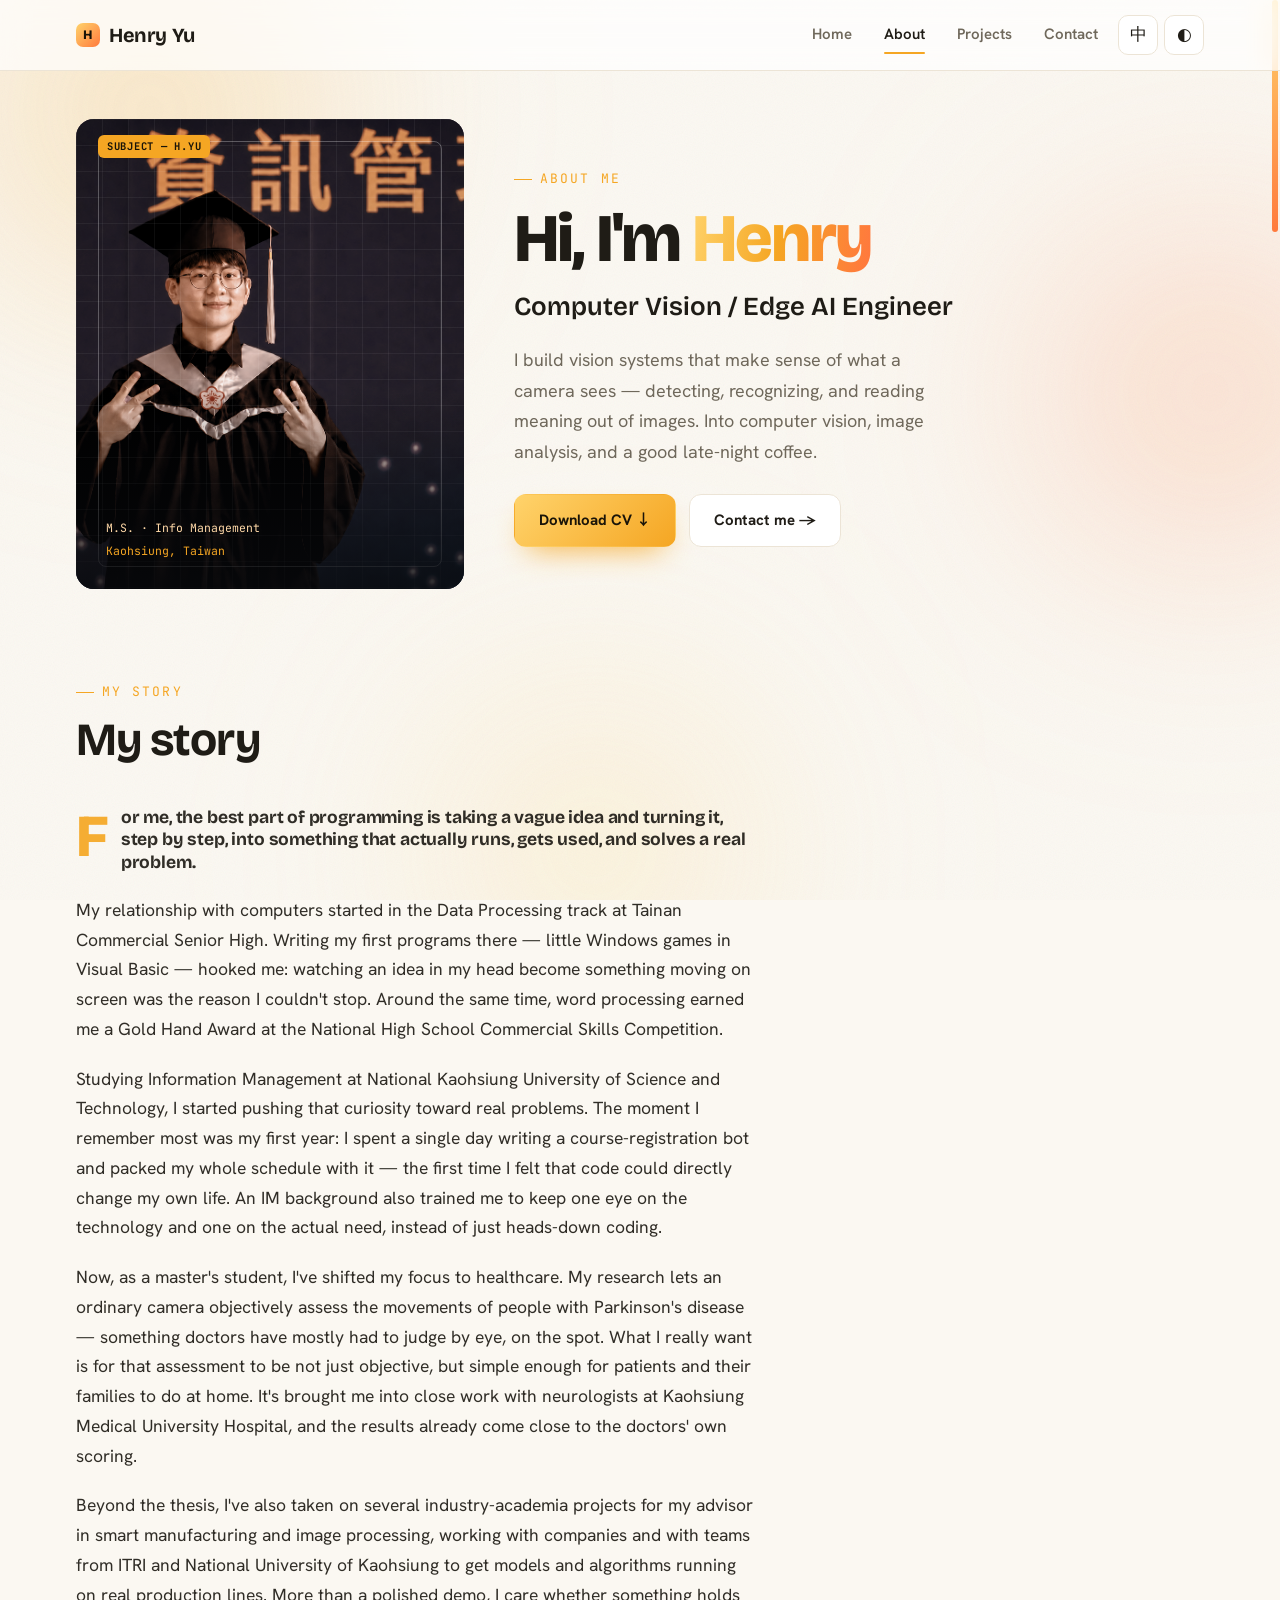
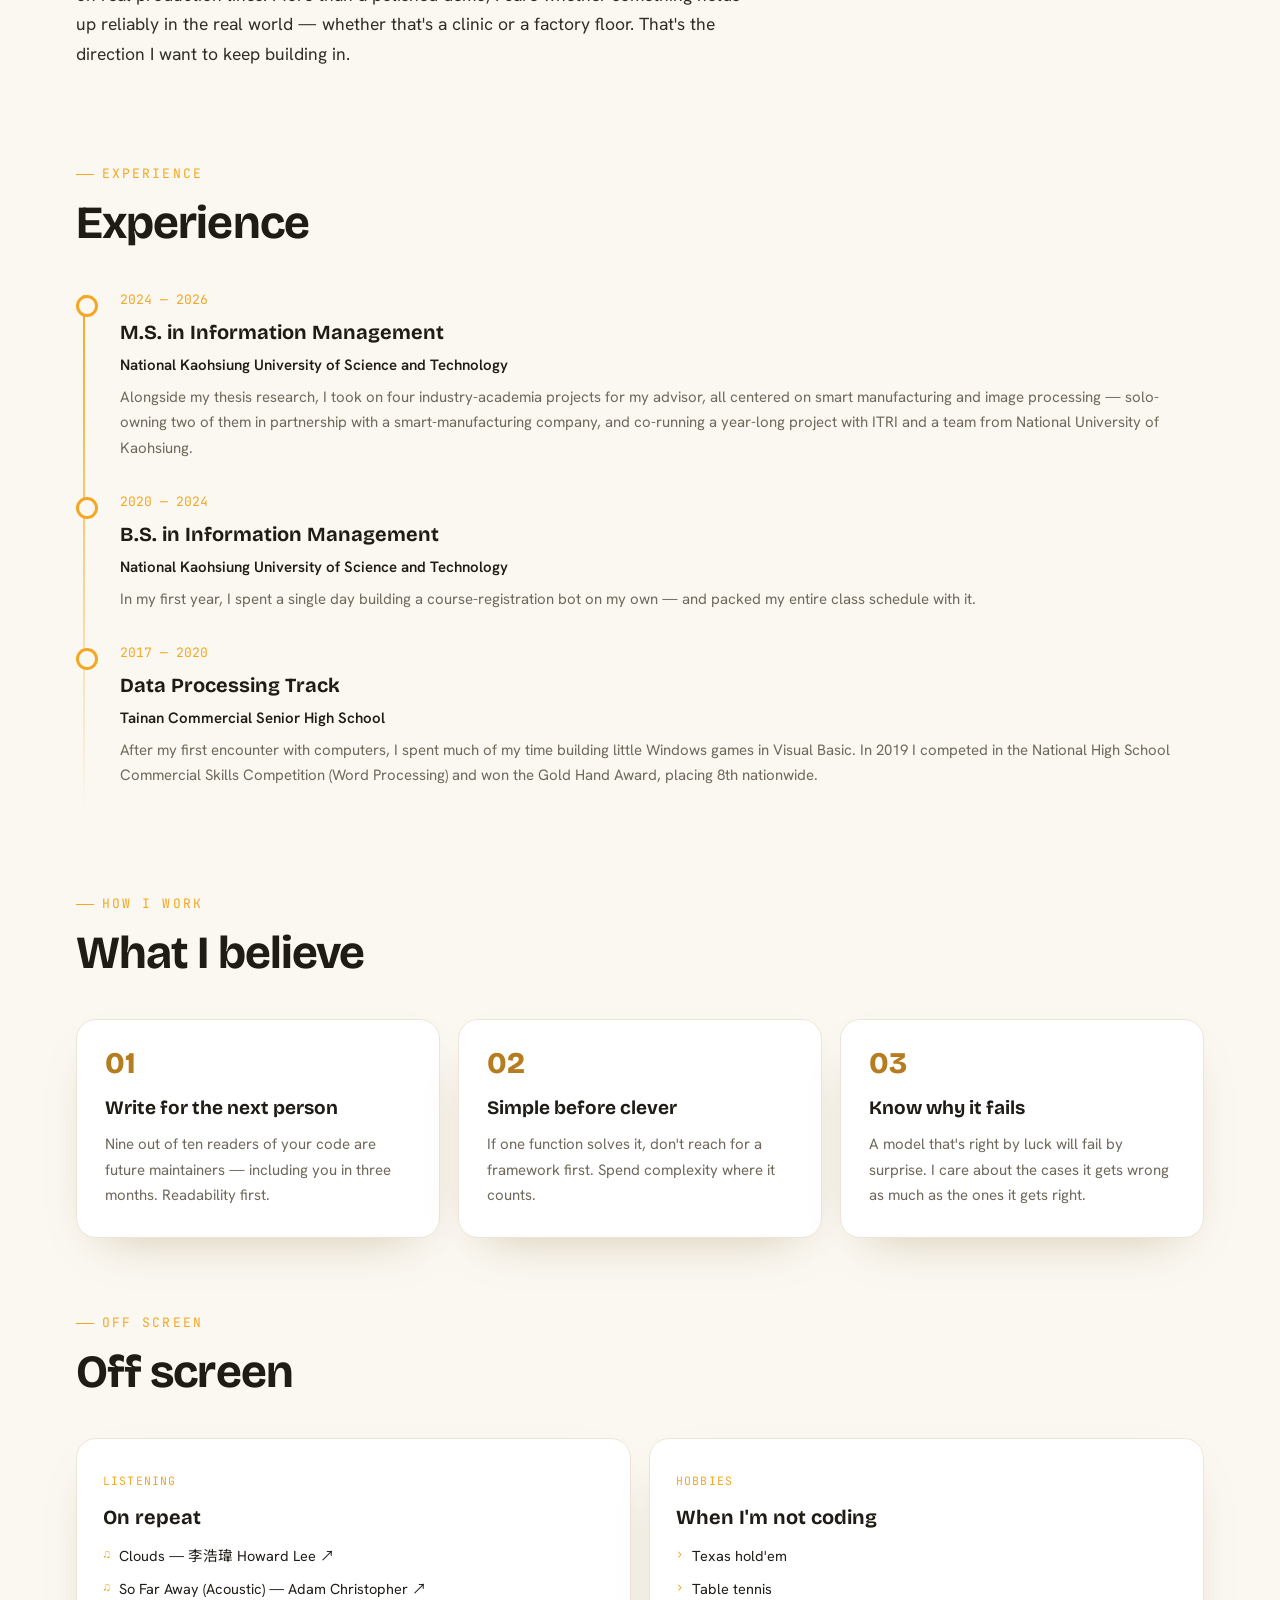
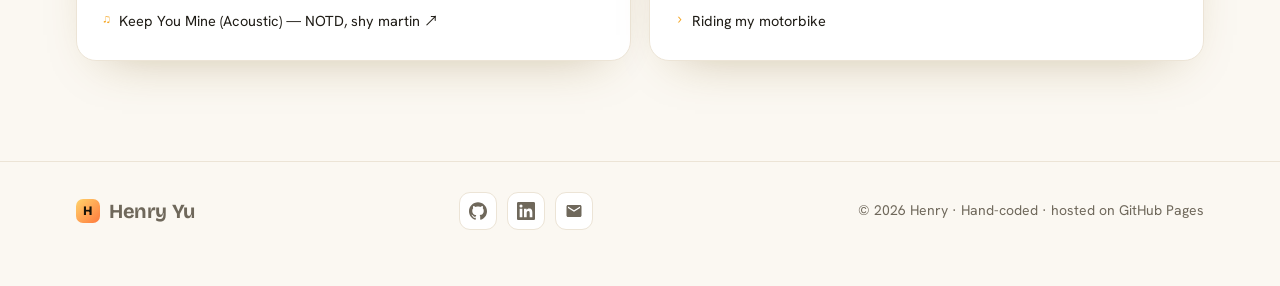
==== about.html @ 2c694092 "Fade in the home hero and reframe the third value - Add data-reveal to the home hero so it animates " ====
<!DOCTYPE html>
<html lang="en" data-theme="dark">
<head>
<meta charset="UTF-8">
<meta name="viewport" content="width=device-width, initial-scale=1.0">
<title>About — Henry</title>
<link rel="preconnect" href="https://fonts.googleapis.com">
<link rel="preconnect" href="https://fonts.gstatic.com" crossorigin>
<link href="https://fonts.googleapis.com/css2?family=Bricolage+Grotesque:opsz,wght@12..96,400..800&family=Hanken+Grotesk:wght@400;500;600;700&family=JetBrains+Mono:wght@400;500;700&family=Noto+Sans+TC:wght@400;500;700;900&display=swap" rel="stylesheet">
<link rel="stylesheet" href="assets/css/style.css">
</head>
<body data-page="about">
<div class="bg-fx"><span class="blob b1"></span><span class="blob b2"></span><span class="blob b3"></span></div>
<div class="grain"></div>
<div class="progress" id="progress"></div>

<div id="site-nav"></div>

<!-- ===== 頁首 + 照片 ===== -->
<section class="wrap about-hero">
  <div class="photo hero-photo" data-reveal>
    <img class="hero-portrait" src="assets/img/me.png" alt="Henry">
    <span class="photo-blend" aria-hidden="true"></span>
    <span class="photo-grid" aria-hidden="true"></span>
    <span class="photo-frame" aria-hidden="true"></span>
    <span class="photo-scrim" aria-hidden="true"></span>
    <span class="photo-tag">Subject — H.Yu</span>
    <span class="photo-cap">
      <span data-en="M.S. · Info Management" data-zh="資訊管理碩士">M.S. · Info Management</span>
      <span class="photo-loc" data-bind="location">Kaohsiung, TW</span>
    </span>
  </div>
  <div data-reveal>
    <span class="eyebrow">About me</span>
    <h1 style="font-family:var(--display);font-weight:800;font-size:clamp(38px,6vw,68px);letter-spacing:-.03em;line-height:1.04;margin:14px 0 10px"><span data-en="Hi, I'm" data-zh="嗨，我是">Hi, I'm</span> <span class="grad" data-bind="name">Henry</span></h1>
    <p class="role" style="font-family:var(--display);font-weight:600;font-size:clamp(20px,3vw,26px)" data-bind="role">Computer Vision / Edge AI Engineer</p>
    <p style="color:var(--muted);font-size:18px;margin-top:16px;max-width:44ch" data-bind="tagline">I build vision systems that make sense of what a camera sees — detecting, recognizing, and reading meaning out of images.</p>
    <div class="hero-btns" style="margin-top:26px">
      <a class="btn btn-primary" data-href="resume" target="_blank" rel="noopener" data-en="Download CV ↓" data-zh="下載履歷 ↓">Download CV ↓</a>
      <a class="btn btn-ghost" href="index.html#contact" data-en="Contact me →" data-zh="聯絡我 →">Contact me →</a>
    </div>
  </div>
</section>

<!-- ===== 我的故事 ===== -->
<section class="wrap" style="padding-top:64px;padding-bottom:20px">
  <div class="sec-head" data-reveal>
    <span class="eyebrow">My story</span>
    <h2 data-en="My story" data-zh="我的故事">My story</h2>
  </div>
  <div data-reveal>
    <div class="prose" data-block="en">
      <p class="lead-line">For me, the best part of programming is taking a vague idea and turning it, step by step, into something that actually runs, gets used, and solves a real problem.</p>
      <p>My relationship with computers started in the Data Processing track at Tainan Commercial Senior High. Writing my first programs there — little Windows games in Visual Basic — hooked me: watching an idea in my head become something moving on screen was the reason I couldn't stop. Around the same time, word processing earned me a Gold Hand Award at the National High School Commercial Skills Competition.</p>
      <p>Studying Information Management at National Kaohsiung University of Science and Technology, I started pushing that curiosity toward real problems. The moment I remember most was my first year: I spent a single day writing a course-registration bot and packed my whole schedule with it — the first time I felt that code could directly change my own life. An IM background also trained me to keep one eye on the technology and one on the actual need, instead of just heads-down coding.</p>
      <p>Now, as a master's student, I've shifted my focus to healthcare. My research lets an ordinary camera objectively assess the movements of people with Parkinson's disease — something doctors have mostly had to judge by eye, on the spot. What I really want is for that assessment to be not just objective, but simple enough for patients and their families to do at home. It's brought me into close work with neurologists at Kaohsiung Medical University Hospital, and the results already come close to the doctors' own scoring.</p>
      <p>Beyond the thesis, I've also taken on several industry-academia projects for my advisor in smart manufacturing and image processing, working with companies and with teams from ITRI and National University of Kaohsiung to get models and algorithms running on real production lines. More than a polished demo, I care whether something holds up reliably in the real world — whether that's a clinic or a factory floor. That's the direction I want to keep building in.</p>
    </div>
    <div class="prose" data-block="zh" hidden>
      <p class="lead-line">對我來說，寫程式最有趣的地方，是把一個模糊的想法，一步步變成真的能跑、能用、能解決問題的東西。</p>
      <p>我和電腦的緣分，從臺南高商資料處理科開始。那時第一次接觸程式，就著迷於用 Visual Basic 做出一個個視窗小遊戲——看著腦中的點子變成螢幕上會動的東西，是最初讓我停不下來的理由。也在那段時間，靠著文書處理拿下全國高級中等學校商業類學生技藝競賽的金手獎。</p>
      <p>上了高雄科技大學資訊管理系後，我開始把這份興趣往「解決真實問題」推進。印象最深的是大一，花了一天寫出選課搶課程式，把自己的課表排得滿滿——那是我第一次體會到，程式可以直接改變自己的生活。資管的訓練也讓我習慣同時看技術與需求兩邊，而不只是埋頭寫程式。</p>
      <p>現在念碩士，我把重心轉向了醫療。我的研究讓一支普通的攝影機就能客觀評估巴金森氏症患者的動作——這件事過去多半得靠醫師當場用肉眼判斷。我真正想做到的，是讓評估不只客觀，還簡單到病患與家屬在家就能自己完成。為此，我和高雄醫學大學附設醫院神經內科的醫師密切合作，目前的結果也已經相當接近醫師的評分。</p>
      <p>論文之外，我也接下教授的多項產學合作計畫，主題聚焦智慧製造與影像處理，和業界以及工研院、高雄大學的團隊一起，把模型與演算法落地到真正的產線情境。比起漂亮的 demo，我更在意一件事能不能穩定地在現實中運作——無論是在診間，還是在產線上。這也是我想一直做下去的方向。</p>
    </div>
  </div>
</section>

<!-- ===== 經歷時間軸 ===== -->
<section class="wrap" style="padding-top:46px;padding-bottom:20px">
  <div class="sec-head" data-reveal>
    <span class="eyebrow">Experience</span>
    <h2 data-en="Experience" data-zh="經歷">Experience</h2>
  </div>
  <div class="timeline" data-reveal>
    <div class="tl-item">
      <div class="when" data-en="2024 — 2026" data-zh="2024 — 2026">2024 — 2026</div>
      <h3 data-en="M.S. in Information Management" data-zh="資訊管理學系 碩士班">M.S. in Information Management</h3>
      <div class="where" data-en="National Kaohsiung University of Science and Technology" data-zh="國立高雄科技大學">National Kaohsiung University of Science and Technology</div>
      <p data-en="Alongside my thesis research, I took on four industry-academia projects for my advisor, all centered on smart manufacturing and image processing — solo-owning two of them in partnership with a smart-manufacturing company, and co-running a year-long project with ITRI and a team from National University of Kaohsiung." data-zh="除了論文研究，還接下教授四項產學合作計畫，主題皆聚焦智慧製造與影像處理；其中獨自負責與智慧製造公司合作的兩項計畫，並與工研院（ITRI）及高雄大學的師生共同執行一項為期一年的專案。">Alongside my thesis research, I took on four industry-academia projects for my advisor, all centered on smart manufacturing and image processing — solo-owning two of them in partnership with a smart-manufacturing company, and co-running a year-long project with ITRI and a team from National University of Kaohsiung.</p>
    </div>
    <div class="tl-item">
      <div class="when" data-en="2020 — 2024" data-zh="2020 — 2024">2020 — 2024</div>
      <h3 data-en="B.S. in Information Management" data-zh="資訊管理學系 學士">B.S. in Information Management</h3>
      <div class="where" data-en="National Kaohsiung University of Science and Technology" data-zh="國立高雄科技大學">National Kaohsiung University of Science and Technology</div>
      <p data-en="In my first year, I spent a single day building a course-registration bot on my own — and packed my entire class schedule with it." data-zh="大一時，我花了一天獨自寫出選課搶課程式，把自己的課表排得滿滿的。">In my first year, I spent a single day building a course-registration bot on my own — and packed my entire class schedule with it.</p>
    </div>
    <div class="tl-item">
      <div class="when" data-en="2017 — 2020" data-zh="2017 — 2020">2017 — 2020</div>
      <h3 data-en="Data Processing Track" data-zh="資料處理科">Data Processing Track</h3>
      <div class="where" data-en="Tainan Commercial Senior High School" data-zh="國立臺南高商">Tainan Commercial Senior High School</div>
      <p data-en="After my first encounter with computers, I spent much of my time building little Windows games in Visual Basic. In 2019 I competed in the National High School Commercial Skills Competition (Word Processing) and won the Gold Hand Award, placing 8th nationwide." data-zh="第一次接觸電腦後，我便經常用 Visual Basic 開發視窗小遊戲；2019 年參加全國高級中等學校商業類學生技藝競賽文書處理職種，獲金手獎全國第 8 名。">After my first encounter with computers, I spent much of my time building little Windows games in Visual Basic. In 2019 I competed in the National High School Commercial Skills Competition (Word Processing) and won the Gold Hand Award, placing 8th nationwide.</p>
    </div>
  </div>
</section>

<!-- ===== 價值觀 ===== -->
<section class="wrap" style="padding-top:46px;padding-bottom:20px">
  <div class="sec-head" data-reveal>
    <span class="eyebrow">How I work</span>
    <h2 data-en="What I believe" data-zh="我相信的事">What I believe</h2>
  </div>
  <div class="values">
    <article class="vcard spot" data-reveal>
      <div class="vn">01</div>
      <h3 data-en="Write for the next person" data-zh="為下一個人而寫">Write for the next person</h3>
      <p data-en="Nine out of ten readers of your code are future maintainers — including you in three months. Readability first." data-zh="程式碼的讀者，九成是未來的維護者，包括三個月後的自己。可讀性優先。">Nine out of ten readers of your code are future maintainers — including you in three months. Readability first.</p>
    </article>
    <article class="vcard spot" data-reveal>
      <div class="vn">02</div>
      <h3 data-en="Simple before clever" data-zh="先簡單，再聰明">Simple before clever</h3>
      <p data-en="If one function solves it, don't reach for a framework first. Spend complexity where it counts." data-zh="能用一個函式解決的，就不要先上框架。複雜度要花在刀口上。">If one function solves it, don't reach for a framework first. Spend complexity where it counts.</p>
    </article>
    <article class="vcard spot" data-reveal>
      <div class="vn">03</div>
      <h3 data-en="Know why it fails" data-zh="搞懂它為什麼錯">Know why it fails</h3>
      <p data-en="A model that's right by luck will fail by surprise. I care about the cases it gets wrong as much as the ones it gets right." data-zh="靠運氣對的模型，遲早會莫名其妙地錯。它錯在哪，我和它對在哪一樣在意。">A model that's right by luck will fail by surprise. I care about the cases it gets wrong as much as the ones it gets right.</p>
    </article>
  </div>
</section>

<!-- ===== 螢幕之外 ===== -->
<section class="wrap" style="padding-top:46px;padding-bottom:70px">
  <div class="sec-head" data-reveal>
    <span class="eyebrow">Off screen</span>
    <h2 data-en="Off screen" data-zh="螢幕之外">Off screen</h2>
  </div>
  <div class="bento" data-reveal>
    <article class="cell c-side half spot">
      <span class="en" data-en="Listening" data-zh="在聽">Listening</span>
      <h3 data-en="On repeat" data-zh="最近在聽">On repeat</h3>
      <ul>
        <li><span class="mn">♫</span> <a href="https://open.spotify.com/track/4tib3tkIn1FN3WQw2RMdAi" target="_blank" rel="noopener">Clouds — 李浩瑋 Howard Lee ↗</a></li>
        <li><span class="mn">♫</span> <a href="https://open.spotify.com/track/2sYFi9xVSZ56WHKSY2fN1K" target="_blank" rel="noopener">So Far Away (Acoustic) — Adam Christopher ↗</a></li>
        <li><span class="mn">♫</span> <a href="https://open.spotify.com/track/0Rp4jmwBigtBymrPsMCt3G" target="_blank" rel="noopener">Keep You Mine (Acoustic) — NOTD, shy martin ↗</a></li>
      </ul>
    </article>
    <article class="cell c-side half spot">
      <span class="en" data-en="Hobbies" data-zh="興趣">Hobbies</span>
      <h3 data-en="When I'm not coding" data-zh="不寫程式的時候">When I'm not coding</h3>
      <ul>
        <li><span class="mn">›</span> <span data-en="Texas hold'em" data-zh="德州撲克">Texas hold'em</span></li>
        <li><span class="mn">›</span> <span data-en="Table tennis" data-zh="桌球">Table tennis</span></li>
        <li><span class="mn">›</span> <span data-en="Riding my motorbike" data-zh="騎機車">Riding my motorbike</span></li>
      </ul>
    </article>
  </div>
</section>

<div id="site-foot"></div>

<script src="assets/js/data.js"></script>
<script src="assets/js/app.js"></script>
</body>
</html>
---- assets/css/style.css ----
/* ============================================================
   共用樣式 · 多頁作品集
   亮/暗主題、Bento、極光背景、共用元件
   ============================================================ */
@property --ang{syntax:'<angle>';initial-value:0deg;inherits:false}

:root{
  --accent:#f5a623;
  --accent2:#ff7a3d;
  --accent3:#ffd36b;
  --display:"Bricolage Grotesque","Noto Sans TC",sans-serif;
  --body:"Hanken Grotesk","Noto Sans TC",sans-serif;
  --mono:"JetBrains Mono",monospace;
  --r:20px;
  --sb-w:12px;                 /* 自訂捲軸軌道寬度（亦為預留空間） */
  --face-x:42.3%;              /* me.png 水平焦點：650 / 1536，肖像直裁時讓人物置中 */
}
html[data-theme="dark"]{
  --bg:#0b0c0f; --bg2:#0e1014; --elev:#14161c; --elev2:#191c24;
  --ink:#edeff4; --muted:#969cab; --line:#23262f;
  --glass:rgba(20,22,28,.6);
  --shadow:0 24px 60px -30px rgba(0,0,0,.8);
  --aurora:.5;
}
html[data-theme="light"]{
  --bg:#fbf8f2; --bg2:#fff; --elev:#ffffff; --elev2:#fffaf0;
  --ink:#1f1c16; --muted:#6f685b; --line:#ece4d6;
  --glass:rgba(255,255,255,.7);
  --shadow:0 20px 50px -28px rgba(120,90,20,.4);
  --aurora:.35;
}

*{margin:0;padding:0;box-sizing:border-box}
html{scroll-behavior:smooth}
body{background:var(--bg);color:var(--ink);font-family:var(--body);font-size:17px;line-height:1.7;-webkit-font-smoothing:antialiased;overflow-x:clip;transition:background .4s,color .4s}
::selection{background:var(--accent);color:#1a1408}
a{color:inherit}
img{max-width:100%;display:block;-webkit-user-select:none;user-select:none;-webkit-user-drag:none;-webkit-touch-callout:none}
.wrap{max-width:1180px;margin:0 auto;padding:0 26px}
section{scroll-margin-top:90px;position:relative;z-index:1}

/* ---- 背景：極光 + 顆粒 ---- */
.bg-fx{position:fixed;inset:0;z-index:0;pointer-events:none;overflow:hidden}
.blob{position:absolute;border-radius:50%;filter:blur(90px);opacity:var(--aurora);mix-blend-mode:screen}
html[data-theme="light"] .blob{mix-blend-mode:multiply;filter:blur(110px)}
.blob.b1{width:540px;height:540px;background:radial-gradient(circle,var(--accent),transparent 70%);top:-160px;left:-120px;animation:drift1 22s ease-in-out infinite}
.blob.b2{width:460px;height:460px;background:radial-gradient(circle,var(--accent2),transparent 70%);top:18%;right:-160px;animation:drift2 26s ease-in-out infinite}
.blob.b3{width:420px;height:420px;background:radial-gradient(circle,var(--accent3),transparent 70%);bottom:-160px;left:30%;animation:drift1 30s ease-in-out infinite}
@keyframes drift1{50%{transform:translate(60px,40px) scale(1.1)}}
@keyframes drift2{50%{transform:translate(-50px,60px) scale(1.05)}}
.grain{position:fixed;inset:0;z-index:0;pointer-events:none;opacity:.05;
  background-image:url("data:image/svg+xml,%3Csvg xmlns='http://www.w3.org/2000/svg' width='120' height='120'%3E%3Cfilter id='n'%3E%3CfeTurbulence type='fractalNoise' baseFrequency='.9' numOctaves='2'/%3E%3C/filter%3E%3Crect width='100%25' height='100%25' filter='url(%23n)'/%3E%3C/svg%3E")}

/* ---- 捲動進度條 ---- */
.progress{position:fixed;top:0;left:0;height:3px;width:0;z-index:120;background:linear-gradient(90deg,var(--accent),var(--accent2))}

/* ---- 自訂捲軸：隱藏原生捲軸、浮在內容之上但置於 nav 之後、停止捲動後淡出（全頁適用） ---- */
html{scrollbar-width:none;-ms-overflow-style:none}
html::-webkit-scrollbar,body::-webkit-scrollbar{width:0;height:0;display:none}
/* 浮層式捲軸：不占版面寬度（nav 與各區塊維持滿版、淡出不位移）；z-index 介於內容(1)與 nav(100) 之間，捲到頂端會滑進 nav 後方 */
#scrollbar{position:fixed;top:0;right:0;z-index:50;width:var(--sb-w);height:100%;pointer-events:none;opacity:0;transition:opacity .3s ease}
#scrollbar.show{opacity:1}
#scrollbar .sb-thumb{position:absolute;top:0;right:2px;width:6px;min-height:36px;border-radius:999px;background:linear-gradient(180deg,var(--accent3),var(--accent2));box-shadow:0 2px 8px -3px rgba(0,0,0,.35);pointer-events:auto;cursor:grab;will-change:transform;transition:width .15s ease,right .15s ease}
#scrollbar .sb-thumb:hover{width:8px;right:1px}
#scrollbar .sb-thumb:active{cursor:grabbing;width:8px;right:1px}
@media(prefers-reduced-motion:reduce){#scrollbar,#scrollbar .sb-thumb{transition:none}}
@media(max-width:620px){:root{--sb-w:9px}#scrollbar .sb-thumb{width:5px;right:2px}#scrollbar .sb-thumb:hover,#scrollbar .sb-thumb:active{width:6px;right:1px}}

/* ---- 標題系統 ---- */
.eyebrow{font-family:var(--mono);font-size:13px;letter-spacing:.16em;color:var(--accent);text-transform:uppercase;display:inline-flex;align-items:center;gap:8px}
.eyebrow::before{content:"";width:18px;height:1px;background:var(--accent)}
.sec-head{margin-bottom:42px;max-width:62ch}
.sec-head h2{font-family:var(--display);font-weight:700;font-size:clamp(30px,4.4vw,46px);letter-spacing:-.02em;margin-top:12px;line-height:1.08}
.sec-head p{color:var(--muted);margin-top:14px}
.grad{background:linear-gradient(100deg,var(--accent3),var(--accent) 25%,var(--accent2) 50%,var(--accent) 75%,var(--accent3));-webkit-background-clip:text;background-clip:text;color:transparent;background-size:200% auto;background-position:0 center;animation:shine 7s linear infinite}
@keyframes shine{to{background-position:200% center}}

/* reveal */
[data-reveal]{opacity:0;transform:translateY(22px);transition:opacity .7s ease,transform .7s cubic-bezier(.2,.7,.2,1)}
[data-reveal].in{opacity:1;transform:none}

/* ---------- NAV ---------- */
#site-nav{position:sticky;top:0;z-index:100;transition:box-shadow .3s ease}
#site-nav.scrolled{box-shadow:0 10px 30px -20px rgba(0,0,0,.55)}
nav.nav{position:relative;backdrop-filter:blur(14px);background:var(--glass);border-bottom:1px solid var(--line)}
.nav-in{max-width:1180px;margin:0 auto;padding:14px 26px;display:flex;align-items:center;justify-content:space-between}
.logo{font-family:var(--display);font-weight:700;font-size:20px;letter-spacing:-.02em;text-decoration:none;display:flex;align-items:center;gap:9px}
.logo .mk{width:24px;height:24px;border-radius:7px;background:linear-gradient(135deg,var(--accent3),var(--accent2));display:grid;place-items:center;color:#1a1408;font-size:13px;font-weight:800}
.nav-right{display:flex;align-items:center;gap:6px}
.nav-links{display:flex;gap:4px;align-items:center}
.nav-links a{text-decoration:none;color:var(--muted);font-weight:600;font-size:15px;padding:8px 14px;border-radius:9px;transition:.18s;position:relative}
.nav-links a:hover{color:var(--ink)}
.nav-links a.active{color:var(--ink)}
.nav-links a.active::after{content:"";position:absolute;left:14px;right:14px;bottom:2px;height:2px;background:var(--accent);border-radius:2px}
.icon-btn{width:40px;height:40px;border-radius:10px;border:1px solid var(--line);background:var(--elev);color:var(--ink);cursor:pointer;display:grid;place-items:center;font-size:17px;transition:.2s}
.icon-btn:hover{border-color:var(--accent);color:var(--accent)}
.burger{display:none}

/* ---------- 共用元件 ---------- */
.btn{display:inline-flex;align-items:center;gap:9px;text-decoration:none;font-weight:700;font-size:15px;padding:13px 24px;border-radius:12px;transition:.2s;border:1px solid transparent;cursor:pointer}
.btn-primary{background:linear-gradient(135deg,var(--accent3),var(--accent));color:#1a1408;box-shadow:0 14px 30px -14px var(--accent)}
.btn-primary:hover{transform:translateY(-2px)}
.btn-ghost{border-color:var(--line);color:var(--ink);background:var(--elev)}
.btn-ghost:hover{border-color:var(--accent);transform:translateY(-2px)}
.socials{display:flex;gap:10px}
.socials a{width:42px;height:42px;border-radius:11px;background:var(--elev);border:1px solid var(--line);display:grid;place-items:center;text-decoration:none;font-family:var(--mono);font-size:13px;font-weight:700;color:var(--muted);transition:.2s}
.socials a:hover{color:var(--accent);border-color:var(--accent);transform:translateY(-3px)}
.socials svg{width:18px;height:18px;display:block}
.spot{position:relative}
.spot::before{content:"";position:absolute;inset:0;background:radial-gradient(280px circle at var(--mx,50%) var(--my,50%),color-mix(in srgb,var(--accent) 20%,transparent),transparent 62%);opacity:0;transition:opacity .3s;pointer-events:none}
.spot:hover::before{opacity:1}
.pills{display:flex;flex-wrap:wrap;gap:9px}
.pill{font-family:var(--mono);font-size:13px;padding:7px 13px;border-radius:10px;border:1px solid var(--line);color:var(--muted);transition:.18s;cursor:default}
.pill.core{background:color-mix(in srgb,var(--accent) 16%,transparent);border-color:color-mix(in srgb,var(--accent) 40%,transparent);color:var(--ink)}
.pill:hover{transform:translateY(-2px);border-color:var(--accent);color:var(--ink)}

/* ---------- HERO（首頁 · CV 框景雜誌版） ---------- */
.hero{padding:40px 0 22px}
.status{display:inline-flex;align-items:center;gap:9px;font-family:var(--mono);font-size:13px;color:var(--ink);background:var(--elev);border:1px solid var(--line);padding:6px 14px;border-radius:999px;margin-bottom:22px}
.status .pulse{width:9px;height:9px;border-radius:50%;background:#3ad07a;box-shadow:0 0 0 0 rgba(58,208,122,.6);animation:pulse 2s infinite}
@keyframes pulse{70%{box-shadow:0 0 0 8px rgba(58,208,122,0)}100%{box-shadow:0 0 0 0 rgba(58,208,122,0)}}

/* 版面骨架：直書軌 + 文字 + 框景肖像（無外框卡片，直接落在頁面上） */
.hero-frame{position:relative;display:grid;grid-template-columns:56px minmax(0,1fr) clamp(360px,38%,440px);min-height:540px}

/* 左側直書資訊軌 */
.hero-rail{border-right:1px solid var(--line);display:flex;flex-direction:column;align-items:center;justify-content:space-between;padding:26px 0}
.hero-rail .rail-top,.hero-rail .rail-scroll{writing-mode:vertical-rl;transform:rotate(180deg);font-family:var(--mono);font-size:11px;letter-spacing:.2em;color:var(--muted);text-transform:uppercase}
.hero-rail .rail-bot{display:flex;flex-direction:column;align-items:center;gap:10px}
.hero-rail .rail-arrow{color:var(--accent);font-size:14px}

/* 中間文字欄 */
.hero-main{position:relative;display:flex;flex-direction:column;justify-content:center;padding:clamp(40px,5vw,60px) clamp(30px,4vw,50px)}
.hero-main > :not(.hero-num){position:relative;z-index:1}
.hero-main .status{align-self:flex-start}
.hero-num{position:absolute;top:22px;right:30px;z-index:0;font-family:var(--display);font-weight:800;font-size:clamp(96px,12vw,140px);line-height:1;letter-spacing:-.04em;color:color-mix(in srgb,var(--accent) 9%,transparent);pointer-events:none;user-select:none}
.hero h1{font-family:var(--display);font-weight:800;font-size:clamp(46px,5.2vw,64px);line-height:1.06;letter-spacing:-.03em}
.hero .role{font-family:var(--display);font-weight:600;font-size:clamp(20px,2.4vw,25px);color:var(--ink);margin-top:26px;letter-spacing:-.01em}
.hero .role b{color:var(--muted);font-weight:600}
.hero .tag{color:var(--muted);font-size:17px;max-width:42ch;margin:14px 0 28px;line-height:1.65}
.hero-btns{display:flex;gap:13px;flex-wrap:wrap}
.hero-foot{display:flex;align-items:center;gap:14px;margin-top:24px;flex-wrap:wrap}
.hero-mail{font-family:var(--mono);font-size:12.5px;color:var(--muted)}

/* 右側全出血框景肖像 */
.hero-photo{position:relative;overflow:hidden;border-radius:18px;background:linear-gradient(150deg,#3a3f58,#15171f)}
.hero-portrait{position:absolute;inset:0;width:100%;height:100%;object-fit:cover;object-position:var(--face-x) top;filter:grayscale(.4) contrast(1.06) brightness(.95)}
.photo-blend{position:absolute;inset:0;background:linear-gradient(165deg,color-mix(in srgb,var(--accent2) 45%,transparent),color-mix(in srgb,var(--bg) 45%,transparent));mix-blend-mode:color;pointer-events:none}
.photo-edge{position:absolute;inset:0;background:linear-gradient(to right,color-mix(in srgb,var(--bg) 60%,transparent),transparent 30%);pointer-events:none}
.photo-grid{position:absolute;inset:0;pointer-events:none;background:linear-gradient(rgba(255,255,255,.05) 1px,transparent 1px) 0 0/100% 26px,linear-gradient(90deg,rgba(255,255,255,.05) 1px,transparent 1px) 0 0/26px 100%}
.photo-frame{position:absolute;inset:22px;border:1px solid rgba(255,255,255,.28);border-radius:8px;pointer-events:none}
.photo-scrim{position:absolute;left:0;right:0;bottom:0;height:42%;background:linear-gradient(to top,rgba(8,9,12,.8),transparent);pointer-events:none}
.photo-tag{position:absolute;top:16px;left:22px;font-family:var(--mono);font-size:10.5px;font-weight:700;letter-spacing:.07em;text-transform:uppercase;background:var(--accent);color:#1a1408;padding:3px 9px;border-radius:6px}
.photo-cap{position:absolute;left:30px;right:30px;bottom:28px;font-family:var(--mono);font-size:12px;color:#ffd9a8;display:flex;justify-content:space-between;gap:10px}
.photo-cap .photo-loc{color:var(--accent)}

/* ---------- MARQUEE ---------- */
.marquee{margin-top:30px;border-top:1px solid var(--line);border-bottom:1px solid var(--line);padding:18px 0;overflow:hidden;
  -webkit-mask:linear-gradient(90deg,transparent,#000 8%,#000 92%,transparent);mask:linear-gradient(90deg,transparent,#000 8%,#000 92%,transparent)}
.marquee .track{display:flex;gap:46px;width:max-content;animation:scrollx 28s linear infinite}
.marquee:hover .track{animation-play-state:paused}
.marquee .item{font-family:var(--display);font-weight:600;font-size:22px;color:var(--muted);display:flex;align-items:center;gap:46px;white-space:nowrap}
.marquee .item span::after{content:"✦";color:var(--accent);margin-left:46px}
@keyframes scrollx{to{transform:translateX(-50%)}}

/* ---------- BENTO ---------- */
.bento{display:grid;grid-template-columns:repeat(6,1fr);grid-auto-rows:minmax(120px,auto);gap:18px}
.cell{background:var(--elev);border:1px solid var(--line);border-radius:var(--r);padding:26px;box-shadow:var(--shadow);position:relative;overflow:hidden;transition:border-color .25s,transform .25s}
.cell:hover{border-color:color-mix(in srgb,var(--accent) 50%,var(--line));transform:translateY(-3px)}
.cell .en{font-family:var(--mono);font-size:11.5px;letter-spacing:.1em;color:var(--accent);text-transform:uppercase}
.cell h3{font-family:var(--display);font-weight:700;font-size:20px;margin:6px 0 10px}
.cell p{color:var(--muted);font-size:15.5px}
.c-bio{grid-column:span 4;grid-row:span 2;display:flex;flex-direction:column}
.c-bio .big{font-family:var(--display);font-weight:700;font-size:clamp(22px,2.5vw,30px);letter-spacing:-.01em;line-height:1.25;margin-bottom:14px}
.c-bio p{font-size:16.5px;color:var(--ink);opacity:.92}
.c-bio .more{margin-top:auto;padding-top:18px}
.c-side{grid-column:span 2}
.c-side ul{list-style:none;margin-top:8px;display:flex;flex-direction:column;gap:8px}
.c-side li{font-size:14.5px;display:flex;gap:9px;color:var(--ink)}
.c-side li .mn{font-family:var(--mono);color:var(--accent);font-size:12px}
.c-side li a{text-decoration:none;transition:color .18s}
.c-side li a:hover{color:var(--accent)}
.c-stat{grid-column:span 2;display:flex;flex-direction:column;justify-content:center}
.c-stat .num{font-family:var(--display);font-weight:800;font-size:clamp(34px,4vw,46px);line-height:1;background:linear-gradient(120deg,var(--accent3),var(--accent2));-webkit-background-clip:text;background-clip:text;color:transparent}
.c-stat .k{color:var(--muted);font-size:14px;margin-top:6px}
.half{grid-column:span 3}

/* ---------- SKILLS ---------- */
.skill-bento{display:grid;grid-template-columns:repeat(3,1fr);gap:18px}
.scard{background:var(--elev);border:1px solid var(--line);border-radius:var(--r);padding:26px;box-shadow:var(--shadow)}
.scard h3{font-family:var(--display);font-weight:700;font-size:18px;display:flex;align-items:center;gap:10px;margin-bottom:16px}
.scard h3 .n{font-family:var(--mono);font-size:12px;color:var(--muted)}
.skill-note{margin-top:22px;font-family:var(--mono);font-size:12.5px;color:var(--muted);display:flex;gap:18px;flex-wrap:wrap}
.skill-note b{color:var(--ink);font-weight:500}
.dotc{display:inline-block;width:10px;height:10px;border-radius:3px;background:color-mix(in srgb,var(--accent) 60%,transparent);margin-right:6px;vertical-align:-1px}
.doto{display:inline-block;width:10px;height:10px;border-radius:3px;border:1px solid var(--line);margin-right:6px;vertical-align:-1px}

/* ---------- PROJECTS ---------- */
.featured{display:grid;grid-template-columns:1.1fr 1fr;background:var(--elev);border:1px solid var(--line);border-radius:24px;overflow:hidden;box-shadow:var(--shadow);margin-bottom:24px;transition:border-color .25s;text-decoration:none;color:inherit}
.featured:hover{border-color:color-mix(in srgb,var(--accent) 50%,var(--line))}
.featured .cover{--inset:18px;min-height:300px;position:relative;display:grid;place-items:center;color:#fff;overflow:hidden;background:linear-gradient(150deg,#3a3f58,#15171f);background-size:cover;background-position:center}
.featured .cover .label{font-family:var(--display);font-weight:800;font-size:34px;z-index:2;text-align:center;padding:0 24px;text-shadow:0 2px 16px rgba(0,0,0,.35)}
.featured .body{padding:36px 38px;display:flex;flex-direction:column;justify-content:center}
.featured .ribbon{font-family:var(--mono);font-size:12px;color:var(--accent);letter-spacing:.12em;text-transform:uppercase}
.featured h3{font-family:var(--display);font-weight:800;font-size:clamp(26px,3.4vw,38px);letter-spacing:-.01em;margin:10px 0 12px}
.featured p{color:var(--muted);font-size:16px;margin-bottom:18px}

.proj-grid{display:grid;grid-template-columns:repeat(3,1fr);gap:22px}
.pcard{background:var(--elev);border:1px solid var(--line);border-radius:20px;overflow:hidden;box-shadow:var(--shadow);transition:transform .25s,border-color .25s;display:flex;flex-direction:column;text-decoration:none;color:inherit}
.pcard:hover{transform:translateY(-6px);border-color:color-mix(in srgb,var(--accent) 50%,var(--line))}
.pcover{--inset:13px;height:160px;position:relative;display:grid;place-items:center;color:#fff;overflow:hidden;background-size:cover;background-position:center}
.pcover .lb{font-family:var(--display);font-weight:800;font-size:21px;z-index:2;text-align:center;padding:0 16px}
.cv1{background:linear-gradient(150deg,#3a3f58,#15171f)}
.cv2{background:linear-gradient(150deg,#2e6e63,#163f38)}
.cv3{background:linear-gradient(150deg,#a8581f,#5e2c0c)}
.cv4{background:linear-gradient(150deg,#5a3f7a,#2c1d44)}
.cv5{background:linear-gradient(150deg,#1f5f8b,#10314a)}
/* 封面：電腦視覺「框景」處理 —— 細感測格線 + 內框 + 類別角標；填了真圖時自動隱藏 */
.featured .cover::after,.pcover::after,.detail-cover::after{content:"";position:absolute;inset:0;pointer-events:none;
  background:linear-gradient(rgba(255,255,255,.045) 1px,transparent 1px) 0 0/100% 26px,
            linear-gradient(90deg,rgba(255,255,255,.045) 1px,transparent 1px) 0 0/26px 100%}
.featured .cover::before,.pcover::before,.detail-cover::before{content:"";position:absolute;inset:var(--inset);pointer-events:none;z-index:1;
  border:1px solid rgba(255,255,255,.26);border-radius:8px}
.cov-tag{position:absolute;top:var(--inset);left:var(--inset);transform:translateY(-50%);z-index:3;
  font-family:var(--mono);font-size:10.5px;font-weight:700;letter-spacing:.07em;text-transform:uppercase;
  background:var(--accent);color:#1a1408;padding:3px 9px;border-radius:6px;box-shadow:0 4px 12px -6px rgba(0,0,0,.55)}
.featured .cover.has-img::after,.pcover.has-img::after,.detail-cover.has-img::after,
.featured .cover.has-img::before,.pcover.has-img::before,.detail-cover.has-img::before{display:none}
.has-img .cov-tag{display:none}
.pbody{padding:22px 22px 24px;display:flex;flex-direction:column;flex:1}
.pbody .ptop{display:flex;justify-content:space-between;align-items:baseline;gap:10px}
.pbody h3{font-family:var(--display);font-weight:700;font-size:19px}
.pbody .year{font-family:var(--mono);font-size:12px;color:var(--muted)}
.pbody p{color:var(--muted);font-size:14.5px;margin:8px 0 14px}
.ptags{display:flex;gap:7px;flex-wrap:wrap;margin-top:auto}
.ptags span{font-family:var(--mono);font-size:11.5px;color:var(--accent);border:1px solid color-mix(in srgb,var(--accent) 30%,transparent);padding:3px 9px;border-radius:999px}
.plink{margin-top:16px;font-weight:700;font-size:14px;text-decoration:none;color:var(--ink);display:inline-flex;align-items:center;gap:6px;transition:.18s}
.pcard:hover .plink{color:var(--accent);gap:10px}

/* 標籤篩選 */
.filters{display:flex;gap:10px;flex-wrap:wrap;margin-bottom:34px}
.fchip{font-family:var(--mono);font-size:13px;padding:8px 16px;border-radius:999px;border:1px solid var(--line);background:var(--elev);color:var(--muted);cursor:pointer;transition:.18s}
.fchip:hover{color:var(--ink);border-color:var(--accent)}
.fchip.on{background:var(--ink);color:var(--bg);border-color:var(--ink)}

/* ---------- 頁面通用頁首 ---------- */
.page-head{padding-top:64px;padding-bottom:10px}
.page-head h1{font-family:var(--display);font-weight:800;font-size:clamp(38px,7vw,72px);letter-spacing:-.03em;line-height:1.02;margin-top:14px}
.page-head p{color:var(--muted);font-size:18px;max-width:56ch;margin-top:16px}

/* ---------- ABOUT 頁 ---------- */
.about-hero{padding-top:48px;padding-bottom:20px;display:grid;grid-template-columns:.72fr 1.28fr;gap:clamp(30px,4vw,50px);align-items:center}
.about-hero .photo{height:clamp(400px,42vw,470px)}
.about-hero .hero-portrait{object-position:var(--face-x) 18%}
/* about 肖像較窄，框景說明一律直排，避免兩段文字相撞 */
.about-hero .photo-cap{flex-direction:column;align-items:flex-start;gap:3px;font-size:11.5px}
.prose{max-width:68ch}
.prose p{margin:0 0 20px;font-size:17.5px;color:var(--ink);opacity:.92}
.prose p:first-of-type::first-letter{font-family:var(--display);font-weight:800;font-size:3.4em;float:left;line-height:.8;padding:6px 12px 0 0;color:var(--accent)}
.lead-line{font-family:var(--display);font-weight:700;font-size:clamp(22px,3vw,32px);line-height:1.3;letter-spacing:-.01em;margin-bottom:26px}

/* timeline */
.timeline{position:relative;margin-top:14px;padding-left:30px}
.timeline::before{content:"";position:absolute;left:7px;top:6px;bottom:6px;width:2px;background:linear-gradient(var(--accent),transparent)}
.tl-item{position:relative;padding:0 0 30px 14px}
.tl-item::before{content:"";position:absolute;left:-30px;top:6px;width:16px;height:16px;border-radius:50%;background:var(--bg);border:3px solid var(--accent)}
.tl-item .when{font-family:var(--mono);font-size:13px;color:var(--accent)}
.tl-item h3{font-family:var(--display);font-weight:700;font-size:20px;margin:4px 0 4px}
.tl-item .where{color:var(--ink);font-weight:600;font-size:15px}
.tl-item p{color:var(--muted);font-size:15px;margin-top:6px}

/* values */
.values{display:grid;grid-template-columns:repeat(3,1fr);gap:18px}
.vcard{background:var(--elev);border:1px solid var(--line);border-radius:var(--r);padding:28px;box-shadow:var(--shadow)}
.vcard .vn{font-family:var(--display);font-weight:800;font-size:30px;color:color-mix(in srgb,var(--accent) 70%,var(--ink));line-height:1}
.vcard h3{font-family:var(--display);font-weight:700;font-size:19px;margin:14px 0 8px}
.vcard p{color:var(--muted);font-size:15px}

/* ---------- PROJECT 詳情頁 ---------- */
.detail-hero{padding:36px 0 10px}
.back{font-family:var(--mono);font-size:13px;color:var(--muted);text-decoration:none}
.back:hover{color:var(--accent)}
.detail-hero h1{font-family:var(--display);font-weight:800;font-size:clamp(34px,6vw,62px);letter-spacing:-.03em;margin:16px 0 8px;line-height:1.02}
.detail-hero .en{font-family:var(--mono);color:var(--accent);font-size:14px;letter-spacing:.1em}
.detail-meta-row{display:flex;gap:22px;flex-wrap:wrap;margin-top:16px;color:var(--muted);font-family:var(--mono);font-size:13px}
.detail-cover{--inset:22px;height:clamp(220px,40vw,420px);border-radius:24px;margin:30px 0;position:relative;display:grid;place-items:center;color:#fff;overflow:hidden;box-shadow:var(--shadow);background-size:cover;background-position:center}
.detail-cover .label{font-family:var(--display);font-weight:800;font-size:clamp(28px,5vw,52px);z-index:2;text-shadow:0 2px 18px rgba(0,0,0,.4)}
.detail-layout{display:grid;grid-template-columns:1fr 280px;gap:46px;align-items:start}
.detail-body h2{font-family:var(--display);font-weight:700;font-size:26px;margin:34px 0 12px;letter-spacing:-.01em}
.detail-body p{color:var(--ink);opacity:.92;margin-bottom:16px}
.detail-body ul{margin:0 0 16px 20px;color:var(--muted)}
.detail-body li{margin-bottom:6px}
.detail-side{position:sticky;top:100px;background:var(--elev);border:1px solid var(--line);border-radius:var(--r);padding:24px;box-shadow:var(--shadow)}
.detail-side .row{padding:12px 0;border-bottom:1px solid var(--line)}
.detail-side .row:last-of-type{border-bottom:0}
.detail-side .k{font-family:var(--mono);font-size:12px;color:var(--muted);text-transform:uppercase;letter-spacing:.08em}
.detail-side .v{font-weight:600;margin-top:3px}
.detail-side .btn{width:100%;justify-content:center;margin-top:14px}
.gallery{display:grid;grid-template-columns:repeat(2,1fr);gap:16px;margin:24px 0}
.gallery img,.gallery .ph{border-radius:16px;border:1px solid var(--line);height:200px;width:100%;object-fit:cover;background:var(--elev2);display:grid;place-items:center;color:var(--muted);font-family:var(--mono);font-size:13px}
.pager{display:flex;justify-content:space-between;gap:16px;margin:50px 0 0;flex-wrap:wrap}
.pager a{flex:1;min-width:240px;background:var(--elev);border:1px solid var(--line);border-radius:16px;padding:18px 22px;text-decoration:none;transition:.2s}
.pager a:hover{border-color:var(--accent)}
.pager .dir{font-family:var(--mono);font-size:12px;color:var(--muted)}
.pager .t{font-family:var(--display);font-weight:700;font-size:18px;margin-top:4px}
.pager .next{text-align:right}

/* ---------- CONTACT + FOOTER ---------- */
.contact{padding:90px 0 40px;text-align:center}
.contact h2{font-family:var(--display);font-weight:800;font-size:clamp(32px,6vw,62px);letter-spacing:-.02em;margin:14px 0 16px;line-height:1.04}
.contact p{color:var(--muted);max-width:48ch;margin:0 auto 34px}
.cbtns{display:flex;gap:14px;justify-content:center;flex-wrap:wrap}
.copy{font-family:var(--mono);font-size:13px;color:var(--muted);margin-top:18px}
.site-foot{border-top:1px solid var(--line);margin-top:30px;padding:30px 0 56px}
.foot-in{display:flex;justify-content:space-between;align-items:center;flex-wrap:wrap;gap:16px;color:var(--muted);font-size:14px}
.foot-in .socials a{width:38px;height:38px}

/* ---------- 桌機強化（≥901） ---------- */
@media(min-width:901px){
  /* 首頁 About bento：拿掉 grid-row:auto 後重新密鋪，避免「近況」卡被撐高留白
     版位：自傳(4×2) | 近況 ＋ 一張數據(右欄上下)；底部兩張寬數據(3+3) */
  #about-teaser .c-side{display:flex;flex-direction:column;justify-content:center}
  #about-teaser #stats .c-stat:nth-child(1){grid-column:span 2}
  #about-teaser #stats .c-stat:nth-child(2),
  #about-teaser #stats .c-stat:nth-child(3){grid-column:span 3}
}
/* ---------- RWD ---------- */
@media(max-width:900px){
  @media(min-width:621px){
    /* 平板：收起直書資訊軌，保留「文字＋框景肖像」兩欄 */
    .hero{padding:30px 0 20px}
    .hero-frame{grid-template-columns:minmax(0,1fr) clamp(280px,40%,360px);min-height:480px}
    .hero-rail{display:none}
    .hero-main{padding:clamp(34px,4.5vw,48px) clamp(28px,3.5vw,40px)}
    .hero h1{font-size:clamp(42px,6vw,56px)}
    .hero .role{font-size:clamp(19px,2.6vw,23px);margin-top:22px}
    .hero .tag{max-width:36ch;margin:12px 0 24px}
    .hero-num{font-size:clamp(80px,11vw,110px);top:18px;right:24px}
    /* about hero（平板）：維持「框景肖像 + 文字」兩欄、縮小比例、文字左對齊 */
    .about-hero{grid-template-columns:clamp(220px,32%,280px) minmax(0,1fr);gap:clamp(24px,3.5vw,38px);padding-top:34px}
    .about-hero .photo{height:clamp(320px,44vw,400px)}
  }
  /* 平板與手機共用：框景說明改直排，避免兩段文字相撞 */
  .photo-cap{flex-direction:column;align-items:flex-start;gap:3px;font-size:11.5px}
  .c-bio{grid-column:span 6;grid-row:auto}
  .c-side,.c-stat,.half{grid-column:span 3}
  .skill-bento{grid-template-columns:1fr}
  .featured{grid-template-columns:1fr}
  .featured .cover{min-height:190px}
  .proj-grid{grid-template-columns:1fr 1fr}
  .values{grid-template-columns:1fr}
  .detail-layout{grid-template-columns:1fr}
  .detail-side{position:static}
}
@media(max-width:620px){
  .nav-links{position:absolute;top:100%;left:0;right:0;flex-direction:column;align-items:stretch;
    background:var(--bg2);border-bottom:1px solid var(--line);padding:10px 14px 14px;gap:2px;
    transform:translateY(-10px);opacity:0;visibility:hidden;pointer-events:none;
    transition:transform .24s ease,opacity .24s ease,visibility .24s;box-shadow:var(--shadow)}
  .nav-links.open{transform:none;opacity:1;visibility:visible;pointer-events:auto}
  .nav-links a{padding:13px 14px;border-radius:10px;font-size:16px}
  .nav-links a:hover{background:color-mix(in srgb,var(--accent) 12%,transparent);color:var(--ink)}
  .nav-links a.active{color:var(--accent);background:color-mix(in srgb,var(--accent) 14%,transparent)}
  .nav-links a.active::after{display:none}
  .burger{display:grid}
  /* 手機 Hero：框景肖像橫幅置頂、文字左對齊保留雜誌感、緊湊間距 */
  .hero{padding:10px 0 14px}
  .hero > .wrap{padding-left:16px;padding-right:16px}
  .hero-frame{grid-template-columns:1fr;min-height:0}
  .hero-rail{display:none}
  .hero-photo{order:-1;aspect-ratio:4/3}
  .hero-portrait{object-position:var(--face-x) 22%}
  .photo-frame{inset:16px}
  .photo-cap{left:22px;right:22px;bottom:20px}
  .hero-main{padding:28px 22px 26px}
  .hero-main .status{margin-bottom:16px}
  .hero-num{font-size:84px;top:14px;right:18px}
  .hero h1{font-size:clamp(40px,12.5vw,50px);line-height:1.02}
  .hero .role{font-size:19px;margin-top:18px}
  .hero .tag{max-width:40ch;font-size:16px;line-height:1.6;margin:12px 0 22px}
  .hero-foot{margin-top:20px}
  .hero-main .hero-btns{max-width:none;margin:0}
  /* 兩頁共用：CTA 一律等寬雙欄，放不下才自動疊成單欄 */
  .hero-btns{display:grid;grid-template-columns:repeat(auto-fit,minmax(150px,1fr));gap:10px;width:100%;max-width:360px;margin:0 auto}
  .hero-btns .btn{width:100%;justify-content:center}
  /* Marquee：縮小字級、收窄邊緣淡出，讓字看起來是「滑過去」而非被切掉 */
  .marquee{margin-top:18px;-webkit-mask:linear-gradient(90deg,transparent,#000 5%,#000 95%,transparent);mask:linear-gradient(90deg,transparent,#000 5%,#000 95%,transparent)}
  .marquee .track,.marquee .item{gap:32px}
  .marquee .item{font-size:18px}
  .marquee .item span::after{margin-left:32px}
  /* 手機 about：框景肖像橫幅置頂、文字左對齊，與首頁 hero 一致 */
  .about-hero{grid-template-columns:1fr;gap:0;padding-top:16px;padding-bottom:8px}
  .about-hero .photo{height:auto;margin-bottom:22px}
  .about-hero .hero-portrait{object-position:var(--face-x) 30%}
  .about-hero .hero-btns{max-width:none;margin:0}
  .page-head{padding-top:40px;padding-bottom:6px}
  .c-side,.c-stat,.half{grid-column:span 6}
  .proj-grid{grid-template-columns:1fr}
  .gallery{grid-template-columns:1fr}
  .filters{gap:8px}
  .fchip{padding:7px 13px;font-size:12.5px}
}
/* ---------- 語言切換過渡（整頁交叉淡入） ---------- */
::view-transition-old(root){animation:lang-out .28s ease both}
::view-transition-new(root){animation:lang-in .5s cubic-bezier(.2,.7,.2,1) both}
@keyframes lang-out{to{opacity:0}}
@keyframes lang-in{from{opacity:0}}
/* 切換瞬間讓重繪內容直接到位，交叉淡入交給 view-transition */
.no-reveal-anim [data-reveal]{opacity:1!important;transform:none!important;transition:none!important}

@media(prefers-reduced-motion:reduce){
  *{animation:none!important;transition:none!important;scroll-behavior:auto!important}
  [data-reveal]{opacity:1;transform:none}
  ::view-transition-old(root),::view-transition-new(root){animation:none!important}
}
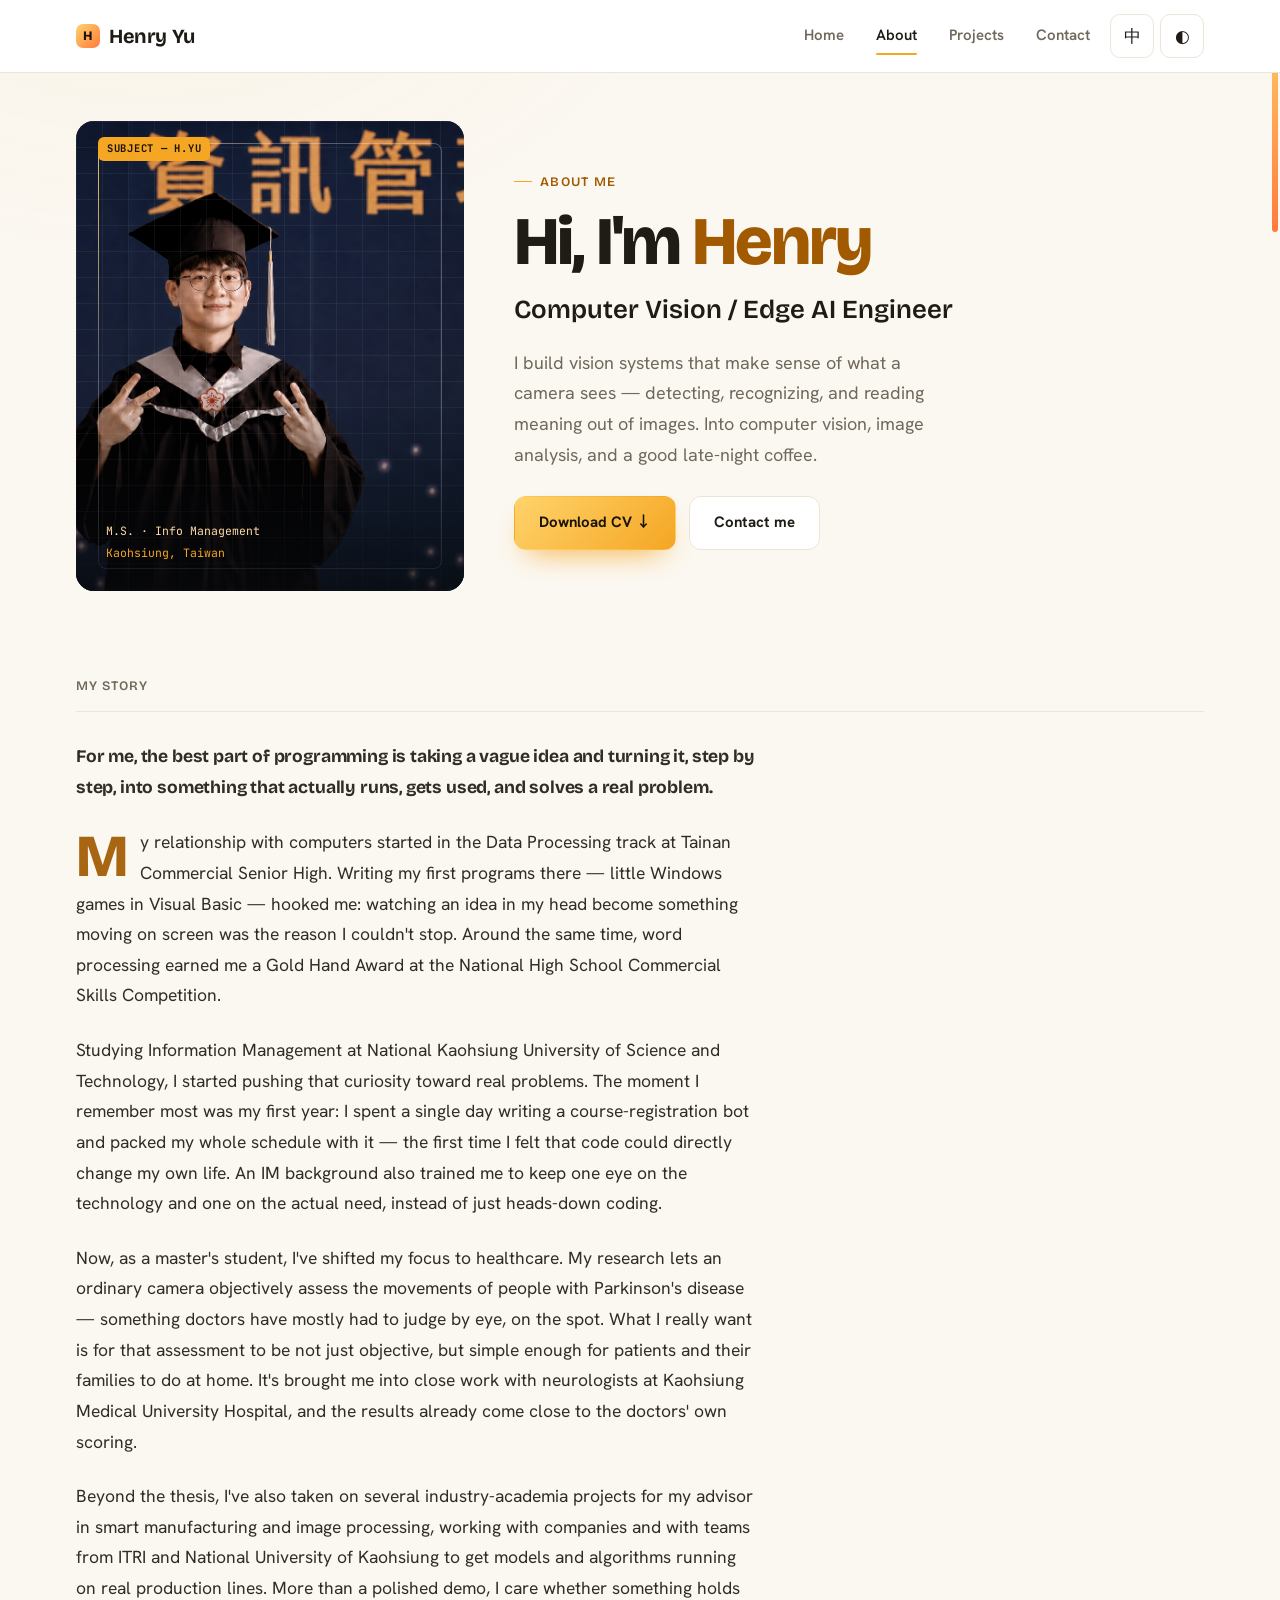
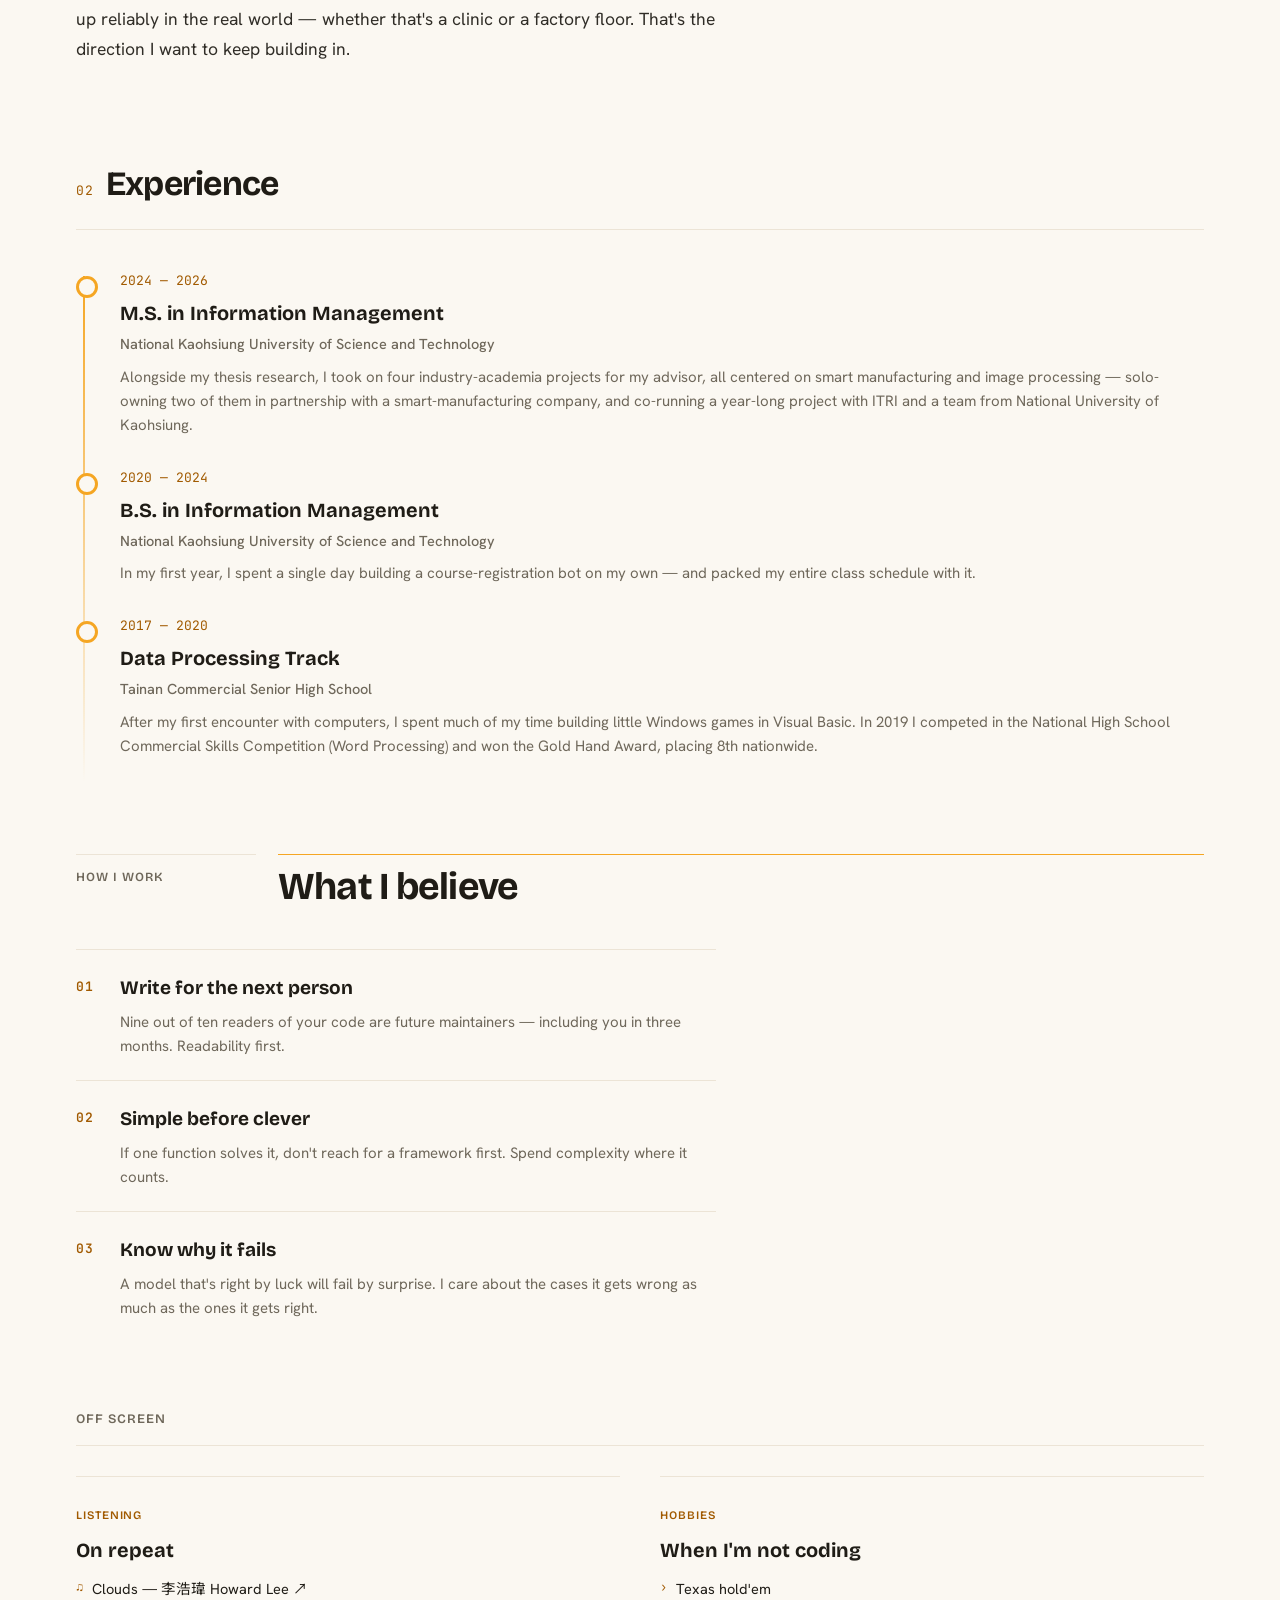
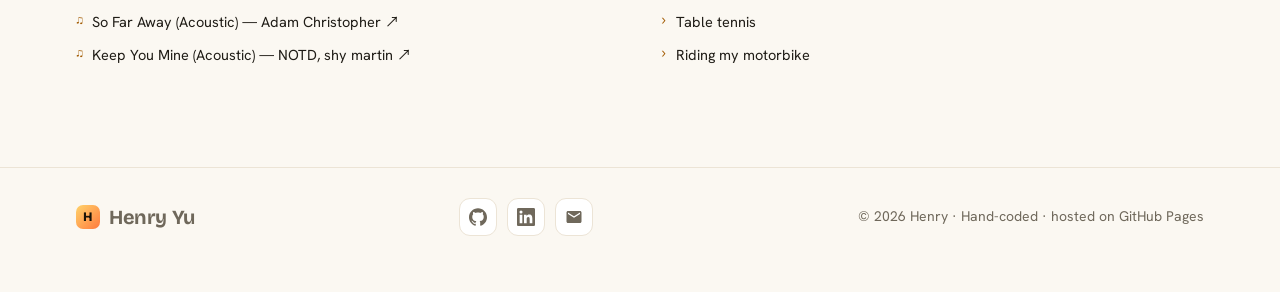
==== commit f07a5c40: "Rework site visuals to feel less like an AI-generated template - Remove aurora background, glassmorp" ====
--- a/about.html
+++ b/about.html
@@ -10,8 +10,7 @@
 <link rel="stylesheet" href="assets/css/style.css">
 </head>
 <body data-page="about">
-<div class="bg-fx"><span class="blob b1"></span><span class="blob b2"></span><span class="blob b3"></span></div>
-<div class="grain"></div>
+<div class="bg-fx"></div>
 <div class="progress" id="progress"></div>
 
 <div id="site-nav"></div>
@@ -31,21 +30,20 @@
     </span>
   </div>
   <div data-reveal>
-    <span class="eyebrow">About me</span>
+    <span class="eyebrow" data-en="About me" data-zh="關於我">About me</span>
     <h1 style="font-family:var(--display);font-weight:800;font-size:clamp(38px,6vw,68px);letter-spacing:-.03em;line-height:1.04;margin:14px 0 10px"><span data-en="Hi, I'm" data-zh="嗨，我是">Hi, I'm</span> <span class="grad" data-bind="name">Henry</span></h1>
     <p class="role" style="font-family:var(--display);font-weight:600;font-size:clamp(20px,3vw,26px)" data-bind="role">Computer Vision / Edge AI Engineer</p>
     <p style="color:var(--muted);font-size:18px;margin-top:16px;max-width:44ch" data-bind="tagline">I build vision systems that make sense of what a camera sees — detecting, recognizing, and reading meaning out of images.</p>
     <div class="hero-btns" style="margin-top:26px">
       <a class="btn btn-primary" data-href="resume" target="_blank" rel="noopener" data-en="Download CV ↓" data-zh="下載履歷 ↓">Download CV ↓</a>
-      <a class="btn btn-ghost" href="index.html#contact" data-en="Contact me →" data-zh="聯絡我 →">Contact me →</a>
+      <a class="btn btn-ghost" href="index.html#contact" data-en="Contact me" data-zh="聯絡我">Contact me</a>
     </div>
   </div>
 </section>
 
 <!-- ===== 我的故事 ===== -->
 <section class="wrap" style="padding-top:64px;padding-bottom:20px">
-  <div class="sec-head" data-reveal>
-    <span class="eyebrow">My story</span>
+  <div class="sec-quiet" data-reveal>
     <h2 data-en="My story" data-zh="我的故事">My story</h2>
   </div>
   <div data-reveal>
@@ -68,9 +66,8 @@
 
 <!-- ===== 經歷時間軸 ===== -->
 <section class="wrap" style="padding-top:46px;padding-bottom:20px">
-  <div class="sec-head" data-reveal>
-    <span class="eyebrow">Experience</span>
-    <h2 data-en="Experience" data-zh="經歷">Experience</h2>
+  <div class="sec-numbered" data-reveal>
+    <div class="top"><span class="no">02</span><h2 data-en="Experience" data-zh="經歷">Experience</h2></div>
   </div>
   <div class="timeline" data-reveal>
     <div class="tl-item">
@@ -96,22 +93,24 @@
 
 <!-- ===== 價值觀 ===== -->
 <section class="wrap" style="padding-top:46px;padding-bottom:20px">
-  <div class="sec-head" data-reveal>
-    <span class="eyebrow">How I work</span>
-    <h2 data-en="What I believe" data-zh="我相信的事">What I believe</h2>
+  <div class="sec-split" data-reveal>
+    <span class="lbl" data-en="How I work" data-zh="工作方式">How I work</span>
+    <div>
+      <h2 data-en="What I believe" data-zh="我相信的事">What I believe</h2>
+    </div>
   </div>
   <div class="values">
-    <article class="vcard spot" data-reveal>
+    <article class="vcard" data-reveal>
       <div class="vn">01</div>
       <h3 data-en="Write for the next person" data-zh="為下一個人而寫">Write for the next person</h3>
       <p data-en="Nine out of ten readers of your code are future maintainers — including you in three months. Readability first." data-zh="程式碼的讀者，九成是未來的維護者，包括三個月後的自己。可讀性優先。">Nine out of ten readers of your code are future maintainers — including you in three months. Readability first.</p>
     </article>
-    <article class="vcard spot" data-reveal>
+    <article class="vcard" data-reveal>
       <div class="vn">02</div>
       <h3 data-en="Simple before clever" data-zh="先簡單，再聰明">Simple before clever</h3>
       <p data-en="If one function solves it, don't reach for a framework first. Spend complexity where it counts." data-zh="能用一個函式解決的，就不要先上框架。複雜度要花在刀口上。">If one function solves it, don't reach for a framework first. Spend complexity where it counts.</p>
     </article>
-    <article class="vcard spot" data-reveal>
+    <article class="vcard" data-reveal>
       <div class="vn">03</div>
       <h3 data-en="Know why it fails" data-zh="搞懂它為什麼錯">Know why it fails</h3>
       <p data-en="A model that's right by luck will fail by surprise. I care about the cases it gets wrong as much as the ones it gets right." data-zh="靠運氣對的模型，遲早會莫名其妙地錯。它錯在哪，我和它對在哪一樣在意。">A model that's right by luck will fail by surprise. I care about the cases it gets wrong as much as the ones it gets right.</p>
@@ -121,12 +120,11 @@
 
 <!-- ===== 螢幕之外 ===== -->
 <section class="wrap" style="padding-top:46px;padding-bottom:70px">
-  <div class="sec-head" data-reveal>
-    <span class="eyebrow">Off screen</span>
+  <div class="sec-quiet" data-reveal>
     <h2 data-en="Off screen" data-zh="螢幕之外">Off screen</h2>
   </div>
-  <div class="bento" data-reveal>
-    <article class="cell c-side half spot">
+  <div class="mini-cols" data-reveal>
+    <article class="cell c-side">
       <span class="en" data-en="Listening" data-zh="在聽">Listening</span>
       <h3 data-en="On repeat" data-zh="最近在聽">On repeat</h3>
       <ul>
@@ -135,7 +133,7 @@
         <li><span class="mn">♫</span> <a href="https://open.spotify.com/track/0Rp4jmwBigtBymrPsMCt3G" target="_blank" rel="noopener">Keep You Mine (Acoustic) — NOTD, shy martin ↗</a></li>
       </ul>
     </article>
-    <article class="cell c-side half spot">
+    <article class="cell c-side">
       <span class="en" data-en="Hobbies" data-zh="興趣">Hobbies</span>
       <h3 data-en="When I'm not coding" data-zh="不寫程式的時候">When I'm not coding</h3>
       <ul>
--- a/assets/css/style.css
+++ b/assets/css/style.css
@@ -11,23 +11,23 @@
   --display:"Bricolage Grotesque","Noto Sans TC",sans-serif;
   --body:"Hanken Grotesk","Noto Sans TC",sans-serif;
   --mono:"JetBrains Mono",monospace;
-  --r:20px;
+  --r:16px;
   --sb-w:12px;                 /* 自訂捲軸軌道寬度（亦為預留空間） */
   --face-x:42.3%;              /* me.png 水平焦點：650 / 1536，肖像直裁時讓人物置中 */
 }
 html[data-theme="dark"]{
   --bg:#0b0c0f; --bg2:#0e1014; --elev:#14161c; --elev2:#191c24;
   --ink:#edeff4; --muted:#969cab; --line:#23262f;
-  --glass:rgba(20,22,28,.6);
   --shadow:0 24px 60px -30px rgba(0,0,0,.8);
-  --aurora:.5;
+  --aurora:7%;
+  --accent-ink:var(--accent);   /* 深色背景上 accent 對比已足夠，直接沿用 */
 }
 html[data-theme="light"]{
   --bg:#fbf8f2; --bg2:#fff; --elev:#ffffff; --elev2:#fffaf0;
   --ink:#1f1c16; --muted:#6f685b; --line:#ece4d6;
-  --glass:rgba(255,255,255,.7);
   --shadow:0 20px 50px -28px rgba(120,90,20,.4);
-  --aurora:.35;
+  --aurora:5%;
+  --accent-ink:#a15a00;   /* accent 原色當文字用只有約 1.9:1，這裡是同色系但可過 WCAG AA 的深琥珀色（約 5:1） */
 }
 
 *{margin:0;padding:0;box-sizing:border-box}
@@ -35,21 +35,14 @@
 body{background:var(--bg);color:var(--ink);font-family:var(--body);font-size:17px;line-height:1.7;-webkit-font-smoothing:antialiased;overflow-x:clip;transition:background .4s,color .4s}
 ::selection{background:var(--accent);color:#1a1408}
 a{color:inherit}
+a:focus-visible,button:focus-visible{outline:2px solid var(--accent-ink);outline-offset:3px;border-radius:4px}
 img{max-width:100%;display:block;-webkit-user-select:none;user-select:none;-webkit-user-drag:none;-webkit-touch-callout:none}
 .wrap{max-width:1180px;margin:0 auto;padding:0 26px}
 section{scroll-margin-top:90px;position:relative;z-index:1}
 
-/* ---- 背景：極光 + 顆粒 ---- */
-.bg-fx{position:fixed;inset:0;z-index:0;pointer-events:none;overflow:hidden}
-.blob{position:absolute;border-radius:50%;filter:blur(90px);opacity:var(--aurora);mix-blend-mode:screen}
-html[data-theme="light"] .blob{mix-blend-mode:multiply;filter:blur(110px)}
-.blob.b1{width:540px;height:540px;background:radial-gradient(circle,var(--accent),transparent 70%);top:-160px;left:-120px;animation:drift1 22s ease-in-out infinite}
-.blob.b2{width:460px;height:460px;background:radial-gradient(circle,var(--accent2),transparent 70%);top:18%;right:-160px;animation:drift2 26s ease-in-out infinite}
-.blob.b3{width:420px;height:420px;background:radial-gradient(circle,var(--accent3),transparent 70%);bottom:-160px;left:30%;animation:drift1 30s ease-in-out infinite}
-@keyframes drift1{50%{transform:translate(60px,40px) scale(1.1)}}
-@keyframes drift2{50%{transform:translate(-50px,60px) scale(1.05)}}
-.grain{position:fixed;inset:0;z-index:0;pointer-events:none;opacity:.05;
-  background-image:url("data:image/svg+xml,%3Csvg xmlns='http://www.w3.org/2000/svg' width='120' height='120'%3E%3Cfilter id='n'%3E%3CfeTurbulence type='fractalNoise' baseFrequency='.9' numOctaves='2'/%3E%3C/filter%3E%3Crect width='100%25' height='100%25' filter='url(%23n)'/%3E%3C/svg%3E")}
+/* ---- 背景：單一靜態淡色暈染（無動畫、無多重光斑） ---- */
+.bg-fx{position:fixed;inset:0;z-index:0;pointer-events:none;
+  background:radial-gradient(900px 560px at 12% -8%,color-mix(in srgb,var(--accent) var(--aurora),transparent),transparent 65%)}
 
 /* ---- 捲動進度條 ---- */
 .progress{position:fixed;top:0;left:0;height:3px;width:0;z-index:120;background:linear-gradient(90deg,var(--accent),var(--accent2))}
@@ -67,13 +60,32 @@
 @media(max-width:620px){:root{--sb-w:9px}#scrollbar .sb-thumb{width:5px;right:2px}#scrollbar .sb-thumb:hover,#scrollbar .sb-thumb:active{width:6px;right:1px}}
 
 /* ---- 標題系統 ---- */
-.eyebrow{font-family:var(--mono);font-size:13px;letter-spacing:.16em;color:var(--accent);text-transform:uppercase;display:inline-flex;align-items:center;gap:8px}
+.eyebrow{font-family:var(--display);font-weight:600;font-size:13px;letter-spacing:.1em;color:var(--accent-ink);text-transform:uppercase;display:inline-flex;align-items:center;gap:8px}
 .eyebrow::before{content:"";width:18px;height:1px;background:var(--accent)}
-.sec-head{margin-bottom:42px;max-width:62ch}
-.sec-head h2{font-family:var(--display);font-weight:700;font-size:clamp(30px,4.4vw,46px);letter-spacing:-.02em;margin-top:12px;line-height:1.08}
-.sec-head p{color:var(--muted);margin-top:14px}
-.grad{background:linear-gradient(100deg,var(--accent3),var(--accent) 25%,var(--accent2) 50%,var(--accent) 75%,var(--accent3));-webkit-background-clip:text;background-clip:text;color:transparent;background-size:200% auto;background-position:0 center;animation:shine 7s linear infinite}
-@keyframes shine{to{background-position:200% center}}
+.grad{color:var(--accent-ink)}
+
+/* 變體一：editorial intro——無 eyebrow，大標＋短句，窄欄置左 */
+.sec-editorial{max-width:46ch;margin-bottom:40px}
+.sec-editorial h2{font-family:var(--display);font-weight:800;font-size:clamp(32px,4.6vw,48px);letter-spacing:-.03em;line-height:1.08}
+.sec-editorial p{font-family:var(--display);font-weight:500;font-size:clamp(17px,1.8vw,20px);color:var(--ink);opacity:.75;margin-top:14px;line-height:1.5;letter-spacing:-.01em}
+
+/* 變體二：quiet section——小型標籤取代大標，hairline 分隔，重量交給下方內容 */
+.sec-quiet{display:flex;align-items:baseline;flex-wrap:wrap;gap:14px;margin-bottom:30px;padding-bottom:14px;border-bottom:1px solid var(--line)}
+.sec-quiet h2{font-family:var(--display);font-weight:600;font-size:13px;letter-spacing:.08em;text-transform:uppercase;color:var(--muted)}
+.sec-quiet p{color:var(--muted);font-size:14.5px}
+
+/* 變體三：split header——左側標籤欄／右側大標＋說明，製造不對稱版面 */
+.sec-split{display:grid;grid-template-columns:minmax(110px,180px) 1fr;gap:22px;margin-bottom:40px}
+.sec-split .lbl{font-family:var(--display);font-weight:600;font-size:12.5px;letter-spacing:.08em;text-transform:uppercase;color:var(--muted);padding-top:11px;border-top:1px solid var(--line)}
+.sec-split h2{font-family:var(--display);font-weight:700;font-size:clamp(27px,3.4vw,38px);letter-spacing:-.02em;line-height:1.12;padding-top:11px;border-top:1px solid var(--accent)}
+.sec-split p{color:var(--muted);margin-top:10px;max-width:56ch}
+
+/* 變體四：numbered editorial——低調編號＋標題，非 SaaS 步驟條 */
+.sec-numbered{margin-bottom:40px;padding-bottom:16px;border-bottom:1px solid var(--line)}
+.sec-numbered .top{display:flex;align-items:baseline;gap:12px}
+.sec-numbered .no{font-family:var(--mono);font-size:13px;color:var(--accent-ink);letter-spacing:.06em}
+.sec-numbered h2{font-family:var(--display);font-weight:700;font-size:clamp(26px,3.2vw,34px);letter-spacing:-.02em}
+.sec-numbered p{color:var(--muted);margin-top:10px;max-width:58ch}
 
 /* reveal */
 [data-reveal]{opacity:0;transform:translateY(22px);transition:opacity .7s ease,transform .7s cubic-bezier(.2,.7,.2,1)}
@@ -82,7 +94,7 @@
 /* ---------- NAV ---------- */
 #site-nav{position:sticky;top:0;z-index:100;transition:box-shadow .3s ease}
 #site-nav.scrolled{box-shadow:0 10px 30px -20px rgba(0,0,0,.55)}
-nav.nav{position:relative;backdrop-filter:blur(14px);background:var(--glass);border-bottom:1px solid var(--line)}
+nav.nav{position:relative;background:var(--bg2);border-bottom:1px solid var(--line)}
 .nav-in{max-width:1180px;margin:0 auto;padding:14px 26px;display:flex;align-items:center;justify-content:space-between}
 .logo{font-family:var(--display);font-weight:700;font-size:20px;letter-spacing:-.02em;text-decoration:none;display:flex;align-items:center;gap:9px}
 .logo .mk{width:24px;height:24px;border-radius:7px;background:linear-gradient(135deg,var(--accent3),var(--accent2));display:grid;place-items:center;color:#1a1408;font-size:13px;font-weight:800}
@@ -92,8 +104,8 @@
 .nav-links a:hover{color:var(--ink)}
 .nav-links a.active{color:var(--ink)}
 .nav-links a.active::after{content:"";position:absolute;left:14px;right:14px;bottom:2px;height:2px;background:var(--accent);border-radius:2px}
-.icon-btn{width:40px;height:40px;border-radius:10px;border:1px solid var(--line);background:var(--elev);color:var(--ink);cursor:pointer;display:grid;place-items:center;font-size:17px;transition:.2s}
-.icon-btn:hover{border-color:var(--accent);color:var(--accent)}
+.icon-btn{width:44px;height:44px;border-radius:10px;border:1px solid var(--line);background:var(--elev);color:var(--ink);cursor:pointer;display:grid;place-items:center;font-size:17px;transition:.2s}
+.icon-btn:hover{border-color:var(--accent);color:var(--accent-ink)}
 .burger{display:none}
 
 /* ---------- 共用元件 ---------- */
@@ -103,22 +115,21 @@
 .btn-ghost{border-color:var(--line);color:var(--ink);background:var(--elev)}
 .btn-ghost:hover{border-color:var(--accent);transform:translateY(-2px)}
 .socials{display:flex;gap:10px}
-.socials a{width:42px;height:42px;border-radius:11px;background:var(--elev);border:1px solid var(--line);display:grid;place-items:center;text-decoration:none;font-family:var(--mono);font-size:13px;font-weight:700;color:var(--muted);transition:.2s}
-.socials a:hover{color:var(--accent);border-color:var(--accent);transform:translateY(-3px)}
+.socials a{width:44px;height:44px;border-radius:11px;background:var(--elev);border:1px solid var(--line);display:grid;place-items:center;text-decoration:none;font-family:var(--mono);font-size:13px;font-weight:700;color:var(--muted);transition:.2s}
+.socials a:hover{color:var(--accent-ink);border-color:var(--accent);transform:translateY(-3px)}
 .socials svg{width:18px;height:18px;display:block}
 .spot{position:relative}
-.spot::before{content:"";position:absolute;inset:0;background:radial-gradient(280px circle at var(--mx,50%) var(--my,50%),color-mix(in srgb,var(--accent) 20%,transparent),transparent 62%);opacity:0;transition:opacity .3s;pointer-events:none}
-.spot:hover::before{opacity:1}
-.pills{display:flex;flex-wrap:wrap;gap:9px}
-.pill{font-family:var(--mono);font-size:13px;padding:7px 13px;border-radius:10px;border:1px solid var(--line);color:var(--muted);transition:.18s;cursor:default}
-.pill.core{background:color-mix(in srgb,var(--accent) 16%,transparent);border-color:color-mix(in srgb,var(--accent) 40%,transparent);color:var(--ink)}
-.pill:hover{transform:translateY(-2px);border-color:var(--accent);color:var(--ink)}
+.spot::before{content:"";position:absolute;inset:0;background:radial-gradient(280px circle at var(--mx,50%) var(--my,50%),color-mix(in srgb,var(--accent) 12%,transparent),transparent 62%);opacity:0;transition:opacity .3s;pointer-events:none}
+.spot:hover::before{opacity:.7}
+.pills{display:flex;flex-wrap:wrap;row-gap:6px}
+.pill{font-family:var(--mono);font-size:14px;color:var(--muted);cursor:default}
+.pill:not(:last-child)::after{content:"/";margin:0 10px;color:var(--line)}
+.pill.core{color:var(--ink);font-weight:600}
 
 /* ---------- HERO（首頁 · CV 框景雜誌版） ---------- */
 .hero{padding:40px 0 22px}
-.status{display:inline-flex;align-items:center;gap:9px;font-family:var(--mono);font-size:13px;color:var(--ink);background:var(--elev);border:1px solid var(--line);padding:6px 14px;border-radius:999px;margin-bottom:22px}
-.status .pulse{width:9px;height:9px;border-radius:50%;background:#3ad07a;box-shadow:0 0 0 0 rgba(58,208,122,.6);animation:pulse 2s infinite}
-@keyframes pulse{70%{box-shadow:0 0 0 8px rgba(58,208,122,0)}100%{box-shadow:0 0 0 0 rgba(58,208,122,0)}}
+.status{display:inline-flex;align-items:center;gap:8px;font-family:var(--mono);font-size:12.5px;color:var(--muted);margin-bottom:22px}
+.status .pulse{width:6px;height:6px;border-radius:50%;background:#3ad07a}
 
 /* 版面骨架：直書軌 + 文字 + 框景肖像（無外框卡片，直接落在頁面上） */
 .hero-frame{position:relative;display:grid;grid-template-columns:56px minmax(0,1fr) clamp(360px,38%,440px);min-height:540px}
@@ -127,7 +138,7 @@
 .hero-rail{border-right:1px solid var(--line);display:flex;flex-direction:column;align-items:center;justify-content:space-between;padding:26px 0}
 .hero-rail .rail-top,.hero-rail .rail-scroll{writing-mode:vertical-rl;transform:rotate(180deg);font-family:var(--mono);font-size:11px;letter-spacing:.2em;color:var(--muted);text-transform:uppercase}
 .hero-rail .rail-bot{display:flex;flex-direction:column;align-items:center;gap:10px}
-.hero-rail .rail-arrow{color:var(--accent);font-size:14px}
+.hero-rail .rail-arrow{color:var(--accent-ink);font-size:14px}
 
 /* 中間文字欄 */
 .hero-main{position:relative;display:flex;flex-direction:column;justify-content:center;padding:clamp(40px,5vw,60px) clamp(30px,4vw,50px)}
@@ -136,7 +147,6 @@
 .hero-num{position:absolute;top:22px;right:30px;z-index:0;font-family:var(--display);font-weight:800;font-size:clamp(96px,12vw,140px);line-height:1;letter-spacing:-.04em;color:color-mix(in srgb,var(--accent) 9%,transparent);pointer-events:none;user-select:none}
 .hero h1{font-family:var(--display);font-weight:800;font-size:clamp(46px,5.2vw,64px);line-height:1.06;letter-spacing:-.03em}
 .hero .role{font-family:var(--display);font-weight:600;font-size:clamp(20px,2.4vw,25px);color:var(--ink);margin-top:26px;letter-spacing:-.01em}
-.hero .role b{color:var(--muted);font-weight:600}
 .hero .tag{color:var(--muted);font-size:17px;max-width:42ch;margin:14px 0 28px;line-height:1.65}
 .hero-btns{display:flex;gap:13px;flex-wrap:wrap}
 .hero-foot{display:flex;align-items:center;gap:14px;margin-top:24px;flex-wrap:wrap}
@@ -144,50 +154,51 @@
 
 /* 右側全出血框景肖像 */
 .hero-photo{position:relative;overflow:hidden;border-radius:18px;background:linear-gradient(150deg,#3a3f58,#15171f)}
-.hero-portrait{position:absolute;inset:0;width:100%;height:100%;object-fit:cover;object-position:var(--face-x) top;filter:grayscale(.4) contrast(1.06) brightness(.95)}
-.photo-blend{position:absolute;inset:0;background:linear-gradient(165deg,color-mix(in srgb,var(--accent2) 45%,transparent),color-mix(in srgb,var(--bg) 45%,transparent));mix-blend-mode:color;pointer-events:none}
+.hero-portrait{position:absolute;inset:0;width:100%;height:100%;object-fit:cover;object-position:var(--face-x) top;filter:grayscale(.18) contrast(1.06) brightness(.95)}
+.photo-blend{position:absolute;inset:0;background:linear-gradient(165deg,color-mix(in srgb,var(--accent2) 30%,transparent),color-mix(in srgb,var(--bg) 45%,transparent));mix-blend-mode:color;pointer-events:none}
 .photo-edge{position:absolute;inset:0;background:linear-gradient(to right,color-mix(in srgb,var(--bg) 60%,transparent),transparent 30%);pointer-events:none}
 .photo-grid{position:absolute;inset:0;pointer-events:none;background:linear-gradient(rgba(255,255,255,.05) 1px,transparent 1px) 0 0/100% 26px,linear-gradient(90deg,rgba(255,255,255,.05) 1px,transparent 1px) 0 0/26px 100%}
 .photo-frame{position:absolute;inset:22px;border:1px solid rgba(255,255,255,.28);border-radius:8px;pointer-events:none}
+/* 感測掃描光環：喚醒沉睡的 @property --ang，沿框景邊緣繞行的一道微光，像鏡頭鎖定主體。
+   只動已註冊的角度變數，GPU 友善；reduced-motion 下停在定點不轉動。 */
+.photo-frame::after{content:"";position:absolute;inset:-1px;box-sizing:border-box;border-radius:inherit;padding:1px;pointer-events:none;
+  background:conic-gradient(from var(--ang),transparent 0deg,transparent 268deg,color-mix(in srgb,var(--accent3) 80%,transparent) 320deg,transparent 360deg);
+  -webkit-mask:linear-gradient(#000 0 0) content-box,linear-gradient(#000 0 0);-webkit-mask-composite:xor;
+  mask:linear-gradient(#000 0 0) content-box,linear-gradient(#000 0 0);mask-composite:exclude;
+  animation:angSweep 6s linear infinite}
+@keyframes angSweep{to{--ang:360deg}}
 .photo-scrim{position:absolute;left:0;right:0;bottom:0;height:42%;background:linear-gradient(to top,rgba(8,9,12,.8),transparent);pointer-events:none}
 .photo-tag{position:absolute;top:16px;left:22px;font-family:var(--mono);font-size:10.5px;font-weight:700;letter-spacing:.07em;text-transform:uppercase;background:var(--accent);color:#1a1408;padding:3px 9px;border-radius:6px}
 .photo-cap{position:absolute;left:30px;right:30px;bottom:28px;font-family:var(--mono);font-size:12px;color:#ffd9a8;display:flex;justify-content:space-between;gap:10px}
 .photo-cap .photo-loc{color:var(--accent)}
 
-/* ---------- MARQUEE ---------- */
-.marquee{margin-top:30px;border-top:1px solid var(--line);border-bottom:1px solid var(--line);padding:18px 0;overflow:hidden;
-  -webkit-mask:linear-gradient(90deg,transparent,#000 8%,#000 92%,transparent);mask:linear-gradient(90deg,transparent,#000 8%,#000 92%,transparent)}
-.marquee .track{display:flex;gap:46px;width:max-content;animation:scrollx 28s linear infinite}
-.marquee:hover .track{animation-play-state:paused}
-.marquee .item{font-family:var(--display);font-weight:600;font-size:22px;color:var(--muted);display:flex;align-items:center;gap:46px;white-space:nowrap}
-.marquee .item span::after{content:"✦";color:var(--accent);margin-left:46px}
-@keyframes scrollx{to{transform:translateX(-50%)}}
-
 /* ---------- BENTO ---------- */
 .bento{display:grid;grid-template-columns:repeat(6,1fr);grid-auto-rows:minmax(120px,auto);gap:18px}
-.cell{background:var(--elev);border:1px solid var(--line);border-radius:var(--r);padding:26px;box-shadow:var(--shadow);position:relative;overflow:hidden;transition:border-color .25s,transform .25s}
-.cell:hover{border-color:color-mix(in srgb,var(--accent) 50%,var(--line));transform:translateY(-3px)}
-.cell .en{font-family:var(--mono);font-size:11.5px;letter-spacing:.1em;color:var(--accent);text-transform:uppercase}
+.cell{position:relative;padding-top:22px;border-top:1px solid var(--line)}
+.cell .en{font-family:var(--display);font-weight:600;font-size:11.5px;letter-spacing:.08em;color:var(--accent-ink);text-transform:uppercase}
 .cell h3{font-family:var(--display);font-weight:700;font-size:20px;margin:6px 0 10px}
 .cell p{color:var(--muted);font-size:15.5px}
 .c-bio{grid-column:span 4;grid-row:span 2;display:flex;flex-direction:column}
-.c-bio .big{font-family:var(--display);font-weight:700;font-size:clamp(22px,2.5vw,30px);letter-spacing:-.01em;line-height:1.25;margin-bottom:14px}
-.c-bio p{font-size:16.5px;color:var(--ink);opacity:.92}
+.c-bio .big{font-family:var(--display);font-weight:700;font-size:clamp(22px,2.5vw,30px);letter-spacing:-.01em;line-height:1.25;margin-bottom:14px;max-width:62ch}
+.c-bio p{font-size:16.5px;line-height:1.6;color:var(--ink);opacity:.92;max-width:62ch}
 .c-bio .more{margin-top:auto;padding-top:18px}
 .c-side{grid-column:span 2}
 .c-side ul{list-style:none;margin-top:8px;display:flex;flex-direction:column;gap:8px}
 .c-side li{font-size:14.5px;display:flex;gap:9px;color:var(--ink)}
-.c-side li .mn{font-family:var(--mono);color:var(--accent);font-size:12px}
+.c-side li .mn{font-family:var(--mono);color:var(--accent-ink);font-size:12px}
 .c-side li a{text-decoration:none;transition:color .18s}
-.c-side li a:hover{color:var(--accent)}
+.c-side li a:hover{color:var(--accent-ink)}
 .c-stat{grid-column:span 2;display:flex;flex-direction:column;justify-content:center}
-.c-stat .num{font-family:var(--display);font-weight:800;font-size:clamp(34px,4vw,46px);line-height:1;background:linear-gradient(120deg,var(--accent3),var(--accent2));-webkit-background-clip:text;background-clip:text;color:transparent}
+.c-stat .num{font-family:var(--display);font-weight:800;font-size:clamp(34px,4vw,46px);line-height:1;color:var(--ink)}
 .c-stat .k{color:var(--muted);font-size:14px;margin-top:6px}
-.half{grid-column:span 3}
+
+/* 螢幕之外：獨立雙欄，不借用 bento 的六欄格線 */
+.mini-cols{display:grid;grid-template-columns:1fr 1fr;gap:18px 40px}
+.mini-cols .c-side{grid-column:auto}
 
 /* ---------- SKILLS ---------- */
 .skill-bento{display:grid;grid-template-columns:repeat(3,1fr);gap:18px}
-.scard{background:var(--elev);border:1px solid var(--line);border-radius:var(--r);padding:26px;box-shadow:var(--shadow)}
+.scard{padding-top:22px;border-top:1px solid var(--line)}
 .scard h3{font-family:var(--display);font-weight:700;font-size:18px;display:flex;align-items:center;gap:10px;margin-bottom:16px}
 .scard h3 .n{font-family:var(--mono);font-size:12px;color:var(--muted)}
 .skill-note{margin-top:22px;font-family:var(--mono);font-size:12.5px;color:var(--muted);display:flex;gap:18px;flex-wrap:wrap}
@@ -196,18 +207,18 @@
 .doto{display:inline-block;width:10px;height:10px;border-radius:3px;border:1px solid var(--line);margin-right:6px;vertical-align:-1px}
 
 /* ---------- PROJECTS ---------- */
-.featured{display:grid;grid-template-columns:1.1fr 1fr;background:var(--elev);border:1px solid var(--line);border-radius:24px;overflow:hidden;box-shadow:var(--shadow);margin-bottom:24px;transition:border-color .25s;text-decoration:none;color:inherit}
+.featured{display:grid;grid-template-columns:1.1fr 1fr;background:var(--elev);border:1px solid var(--line);border-radius:18px;overflow:hidden;box-shadow:var(--shadow);margin-bottom:24px;transition:border-color .25s;text-decoration:none;color:inherit}
 .featured:hover{border-color:color-mix(in srgb,var(--accent) 50%,var(--line))}
 .featured .cover{--inset:18px;min-height:300px;position:relative;display:grid;place-items:center;color:#fff;overflow:hidden;background:linear-gradient(150deg,#3a3f58,#15171f);background-size:cover;background-position:center}
 .featured .cover .label{font-family:var(--display);font-weight:800;font-size:34px;z-index:2;text-align:center;padding:0 24px;text-shadow:0 2px 16px rgba(0,0,0,.35)}
 .featured .body{padding:36px 38px;display:flex;flex-direction:column;justify-content:center}
-.featured .ribbon{font-family:var(--mono);font-size:12px;color:var(--accent);letter-spacing:.12em;text-transform:uppercase}
+.featured .ribbon{font-family:var(--mono);font-size:12px;color:var(--accent-ink);letter-spacing:.12em;text-transform:uppercase}
 .featured h3{font-family:var(--display);font-weight:800;font-size:clamp(26px,3.4vw,38px);letter-spacing:-.01em;margin:10px 0 12px}
 .featured p{color:var(--muted);font-size:16px;margin-bottom:18px}
 
 .proj-grid{display:grid;grid-template-columns:repeat(3,1fr);gap:22px}
-.pcard{background:var(--elev);border:1px solid var(--line);border-radius:20px;overflow:hidden;box-shadow:var(--shadow);transition:transform .25s,border-color .25s;display:flex;flex-direction:column;text-decoration:none;color:inherit}
-.pcard:hover{transform:translateY(-6px);border-color:color-mix(in srgb,var(--accent) 50%,var(--line))}
+.pcard{background:var(--elev);border:1px solid var(--line);border-radius:16px;overflow:hidden;box-shadow:var(--shadow);transition:transform .25s,border-color .25s;display:flex;flex-direction:column;text-decoration:none;color:inherit}
+.pcard:hover{transform:translateY(-3px);border-color:color-mix(in srgb,var(--accent) 50%,var(--line))}
 .pcover{--inset:13px;height:160px;position:relative;display:grid;place-items:center;color:#fff;overflow:hidden;background-size:cover;background-position:center}
 .pcover .lb{font-family:var(--display);font-weight:800;font-size:21px;z-index:2;text-align:center;padding:0 16px}
 .cv1{background:linear-gradient(150deg,#3a3f58,#15171f)}
@@ -233,13 +244,13 @@
 .pbody .year{font-family:var(--mono);font-size:12px;color:var(--muted)}
 .pbody p{color:var(--muted);font-size:14.5px;margin:8px 0 14px}
 .ptags{display:flex;gap:7px;flex-wrap:wrap;margin-top:auto}
-.ptags span{font-family:var(--mono);font-size:11.5px;color:var(--accent);border:1px solid color-mix(in srgb,var(--accent) 30%,transparent);padding:3px 9px;border-radius:999px}
-.plink{margin-top:16px;font-weight:700;font-size:14px;text-decoration:none;color:var(--ink);display:inline-flex;align-items:center;gap:6px;transition:.18s}
-.pcard:hover .plink{color:var(--accent);gap:10px}
+.ptags span{font-family:var(--mono);font-size:11.5px;color:var(--accent-ink);border:1px solid color-mix(in srgb,var(--accent) 30%,transparent);padding:3px 9px;border-radius:999px}
+.plink{margin-top:16px;font-weight:700;font-size:14px;text-decoration:none;color:var(--ink);transition:.18s}
+.pcard:hover .plink{color:var(--accent-ink)}
 
 /* 標籤篩選 */
 .filters{display:flex;gap:10px;flex-wrap:wrap;margin-bottom:34px}
-.fchip{font-family:var(--mono);font-size:13px;padding:8px 16px;border-radius:999px;border:1px solid var(--line);background:var(--elev);color:var(--muted);cursor:pointer;transition:.18s}
+.fchip{font-family:var(--mono);font-size:13px;padding:10px 18px;border-radius:999px;border:1px solid var(--line);background:var(--elev);color:var(--muted);cursor:pointer;transition:.18s}
 .fchip:hover{color:var(--ink);border-color:var(--accent)}
 .fchip.on{background:var(--ink);color:var(--bg);border-color:var(--ink)}
 
@@ -255,8 +266,8 @@
 /* about 肖像較窄，框景說明一律直排，避免兩段文字相撞 */
 .about-hero .photo-cap{flex-direction:column;align-items:flex-start;gap:3px;font-size:11.5px}
 .prose{max-width:68ch}
-.prose p{margin:0 0 20px;font-size:17.5px;color:var(--ink);opacity:.92}
-.prose p:first-of-type::first-letter{font-family:var(--display);font-weight:800;font-size:3.4em;float:left;line-height:.8;padding:6px 12px 0 0;color:var(--accent)}
+.prose p{margin:0 0 24px;font-size:17.5px;line-height:1.75;color:var(--ink);opacity:.92}
+.prose p.lead-line + p::first-letter{font-family:var(--display);font-weight:800;font-size:3.4em;float:left;line-height:.8;padding:6px 12px 0 0;color:var(--accent-ink)}
 .lead-line{font-family:var(--display);font-weight:700;font-size:clamp(22px,3vw,32px);line-height:1.3;letter-spacing:-.01em;margin-bottom:26px}
 
 /* timeline */
@@ -264,40 +275,42 @@
 .timeline::before{content:"";position:absolute;left:7px;top:6px;bottom:6px;width:2px;background:linear-gradient(var(--accent),transparent)}
 .tl-item{position:relative;padding:0 0 30px 14px}
 .tl-item::before{content:"";position:absolute;left:-30px;top:6px;width:16px;height:16px;border-radius:50%;background:var(--bg);border:3px solid var(--accent)}
-.tl-item .when{font-family:var(--mono);font-size:13px;color:var(--accent)}
-.tl-item h3{font-family:var(--display);font-weight:700;font-size:20px;margin:4px 0 4px}
-.tl-item .where{color:var(--ink);font-weight:600;font-size:15px}
-.tl-item p{color:var(--muted);font-size:15px;margin-top:6px}
-
-/* values */
-.values{display:grid;grid-template-columns:repeat(3,1fr);gap:18px}
-.vcard{background:var(--elev);border:1px solid var(--line);border-radius:var(--r);padding:28px;box-shadow:var(--shadow)}
-.vcard .vn{font-family:var(--display);font-weight:800;font-size:30px;color:color-mix(in srgb,var(--accent) 70%,var(--ink));line-height:1}
-.vcard h3{font-family:var(--display);font-weight:700;font-size:19px;margin:14px 0 8px}
-.vcard p{color:var(--muted);font-size:15px}
+.tl-item .when{font-family:var(--mono);font-size:13px;color:var(--accent-ink)}
+.tl-item h3{font-family:var(--display);font-weight:700;font-size:20px;margin:4px 0 2px}
+.tl-item .where{color:var(--muted);font-weight:500;font-size:14.5px}
+.tl-item p{color:var(--muted);font-size:15px;margin-top:8px;line-height:1.6}
+
+/* values：單欄、依序閱讀的方法論短文，編號只是安靜的行號 gutter，不是三張並排的 feature card */
+.values{display:flex;flex-direction:column;max-width:64ch}
+.vcard{display:grid;grid-template-columns:30px 1fr;column-gap:14px;padding:22px 0;border-top:1px solid var(--line)}
+.vcard .vn{grid-column:1;grid-row:1/3;font-family:var(--mono);font-weight:600;font-size:13px;color:var(--accent-ink);letter-spacing:.06em;padding-top:4px}
+.vcard h3{grid-column:2;grid-row:1;font-family:var(--display);font-weight:700;font-size:19px;margin:0 0 6px}
+.vcard p{grid-column:2;grid-row:2;color:var(--muted);font-size:15px;line-height:1.6}
 
 /* ---------- PROJECT 詳情頁 ---------- */
 .detail-hero{padding:36px 0 10px}
 .back{font-family:var(--mono);font-size:13px;color:var(--muted);text-decoration:none}
-.back:hover{color:var(--accent)}
+.back:hover{color:var(--accent-ink)}
 .detail-hero h1{font-family:var(--display);font-weight:800;font-size:clamp(34px,6vw,62px);letter-spacing:-.03em;margin:16px 0 8px;line-height:1.02}
-.detail-hero .en{font-family:var(--mono);color:var(--accent);font-size:14px;letter-spacing:.1em}
+.detail-hero .en{font-family:var(--mono);color:var(--accent-ink);font-size:14px;letter-spacing:.1em}
 .detail-meta-row{display:flex;gap:22px;flex-wrap:wrap;margin-top:16px;color:var(--muted);font-family:var(--mono);font-size:13px}
-.detail-cover{--inset:22px;height:clamp(220px,40vw,420px);border-radius:24px;margin:30px 0;position:relative;display:grid;place-items:center;color:#fff;overflow:hidden;box-shadow:var(--shadow);background-size:cover;background-position:center}
+.detail-cover{--inset:22px;height:clamp(220px,40vw,420px);border-radius:20px;margin:30px 0;position:relative;display:grid;place-items:center;color:#fff;overflow:hidden;border:1px solid var(--line);background-size:cover;background-position:center}
 .detail-cover .label{font-family:var(--display);font-weight:800;font-size:clamp(28px,5vw,52px);z-index:2;text-shadow:0 2px 18px rgba(0,0,0,.4)}
 .detail-layout{display:grid;grid-template-columns:1fr 280px;gap:46px;align-items:start}
-.detail-body h2{font-family:var(--display);font-weight:700;font-size:26px;margin:34px 0 12px;letter-spacing:-.01em}
-.detail-body p{color:var(--ink);opacity:.92;margin-bottom:16px}
-.detail-body ul{margin:0 0 16px 20px;color:var(--muted)}
+.detail-body h2{font-family:var(--display);font-weight:700;font-size:26px;margin:34px 0 12px;letter-spacing:-.01em;max-width:70ch}
+.detail-body p{color:var(--ink);opacity:.92;margin-bottom:16px;max-width:70ch;line-height:1.7}
+.detail-body ul{margin:0 0 16px 20px;color:var(--muted);max-width:70ch}
 .detail-body li{margin-bottom:6px}
-.detail-side{position:sticky;top:100px;background:var(--elev);border:1px solid var(--line);border-radius:var(--r);padding:24px;box-shadow:var(--shadow)}
+.detail-body .lead-line{max-width:70ch}
+.detail-side{position:sticky;top:100px;background:var(--elev);border:1px solid var(--line);border-radius:var(--r);padding:24px}
+.detail-side .side-head{font-family:var(--display);font-weight:600;font-size:12.5px;letter-spacing:.08em;text-transform:uppercase;color:var(--muted);margin-bottom:4px}
 .detail-side .row{padding:12px 0;border-bottom:1px solid var(--line)}
 .detail-side .row:last-of-type{border-bottom:0}
 .detail-side .k{font-family:var(--mono);font-size:12px;color:var(--muted);text-transform:uppercase;letter-spacing:.08em}
 .detail-side .v{font-weight:600;margin-top:3px}
 .detail-side .btn{width:100%;justify-content:center;margin-top:14px}
 .gallery{display:grid;grid-template-columns:repeat(2,1fr);gap:16px;margin:24px 0}
-.gallery img,.gallery .ph{border-radius:16px;border:1px solid var(--line);height:200px;width:100%;object-fit:cover;background:var(--elev2);display:grid;place-items:center;color:var(--muted);font-family:var(--mono);font-size:13px}
+.gallery img{border-radius:16px;border:1px solid var(--line);height:200px;width:100%;object-fit:cover;background:var(--elev2)}
 .pager{display:flex;justify-content:space-between;gap:16px;margin:50px 0 0;flex-wrap:wrap}
 .pager a{flex:1;min-width:240px;background:var(--elev);border:1px solid var(--line);border-radius:16px;padding:18px 22px;text-decoration:none;transition:.2s}
 .pager a:hover{border-color:var(--accent)}
@@ -306,10 +319,12 @@
 .pager .next{text-align:right}
 
 /* ---------- CONTACT + FOOTER ---------- */
-.contact{padding:90px 0 40px;text-align:center}
-.contact h2{font-family:var(--display);font-weight:800;font-size:clamp(32px,6vw,62px);letter-spacing:-.02em;margin:14px 0 16px;line-height:1.04}
-.contact p{color:var(--muted);max-width:48ch;margin:0 auto 34px}
-.cbtns{display:flex;gap:14px;justify-content:center;flex-wrap:wrap}
+.contact{padding:70px 0 40px;border-top:1px solid var(--line);margin-top:10px}
+.contact .inner{max-width:640px}
+.contact .kicker{font-family:var(--display);font-weight:600;font-size:12.5px;letter-spacing:.08em;text-transform:uppercase;color:var(--muted);margin-bottom:10px}
+.contact h2{font-family:var(--display);font-weight:700;font-size:clamp(28px,4.4vw,42px);letter-spacing:-.02em;margin:0 0 14px;line-height:1.12}
+.contact p{color:var(--muted);max-width:48ch;margin:0 0 28px}
+.cbtns{display:flex;gap:14px;flex-wrap:wrap}
 .copy{font-family:var(--mono);font-size:13px;color:var(--muted);margin-top:18px}
 .site-foot{border-top:1px solid var(--line);margin-top:30px;padding:30px 0 56px}
 .foot-in{display:flex;justify-content:space-between;align-items:center;flex-wrap:wrap;gap:16px;color:var(--muted);font-size:14px}
@@ -343,12 +358,11 @@
   /* 平板與手機共用：框景說明改直排，避免兩段文字相撞 */
   .photo-cap{flex-direction:column;align-items:flex-start;gap:3px;font-size:11.5px}
   .c-bio{grid-column:span 6;grid-row:auto}
-  .c-side,.c-stat,.half{grid-column:span 3}
+  .c-side,.c-stat{grid-column:span 3}
   .skill-bento{grid-template-columns:1fr}
   .featured{grid-template-columns:1fr}
   .featured .cover{min-height:190px}
   .proj-grid{grid-template-columns:1fr 1fr}
-  .values{grid-template-columns:1fr}
   .detail-layout{grid-template-columns:1fr}
   .detail-side{position:static}
 }
@@ -360,7 +374,7 @@
   .nav-links.open{transform:none;opacity:1;visibility:visible;pointer-events:auto}
   .nav-links a{padding:13px 14px;border-radius:10px;font-size:16px}
   .nav-links a:hover{background:color-mix(in srgb,var(--accent) 12%,transparent);color:var(--ink)}
-  .nav-links a.active{color:var(--accent);background:color-mix(in srgb,var(--accent) 14%,transparent)}
+  .nav-links a.active{color:var(--accent-ink);background:color-mix(in srgb,var(--accent) 14%,transparent)}
   .nav-links a.active::after{display:none}
   .burger{display:grid}
   /* 手機 Hero：框景肖像橫幅置頂、文字左對齊保留雜誌感、緊湊間距 */
@@ -383,22 +397,20 @@
   /* 兩頁共用：CTA 一律等寬雙欄，放不下才自動疊成單欄 */
   .hero-btns{display:grid;grid-template-columns:repeat(auto-fit,minmax(150px,1fr));gap:10px;width:100%;max-width:360px;margin:0 auto}
   .hero-btns .btn{width:100%;justify-content:center}
-  /* Marquee：縮小字級、收窄邊緣淡出，讓字看起來是「滑過去」而非被切掉 */
-  .marquee{margin-top:18px;-webkit-mask:linear-gradient(90deg,transparent,#000 5%,#000 95%,transparent);mask:linear-gradient(90deg,transparent,#000 5%,#000 95%,transparent)}
-  .marquee .track,.marquee .item{gap:32px}
-  .marquee .item{font-size:18px}
-  .marquee .item span::after{margin-left:32px}
   /* 手機 about：框景肖像橫幅置頂、文字左對齊，與首頁 hero 一致 */
   .about-hero{grid-template-columns:1fr;gap:0;padding-top:16px;padding-bottom:8px}
   .about-hero .photo{height:auto;margin-bottom:22px}
   .about-hero .hero-portrait{object-position:var(--face-x) 30%}
   .about-hero .hero-btns{max-width:none;margin:0}
   .page-head{padding-top:40px;padding-bottom:6px}
-  .c-side,.c-stat,.half{grid-column:span 6}
+  .c-side,.c-stat{grid-column:span 6}
   .proj-grid{grid-template-columns:1fr}
   .gallery{grid-template-columns:1fr}
   .filters{gap:8px}
   .fchip{padding:7px 13px;font-size:12.5px}
+  .sec-split{grid-template-columns:1fr;gap:6px}
+  .sec-split .lbl{border-top:none;padding-top:0}
+  .mini-cols{grid-template-columns:1fr}
 }
 /* ---------- 語言切換過渡（整頁交叉淡入） ---------- */
 ::view-transition-old(root){animation:lang-out .28s ease both}
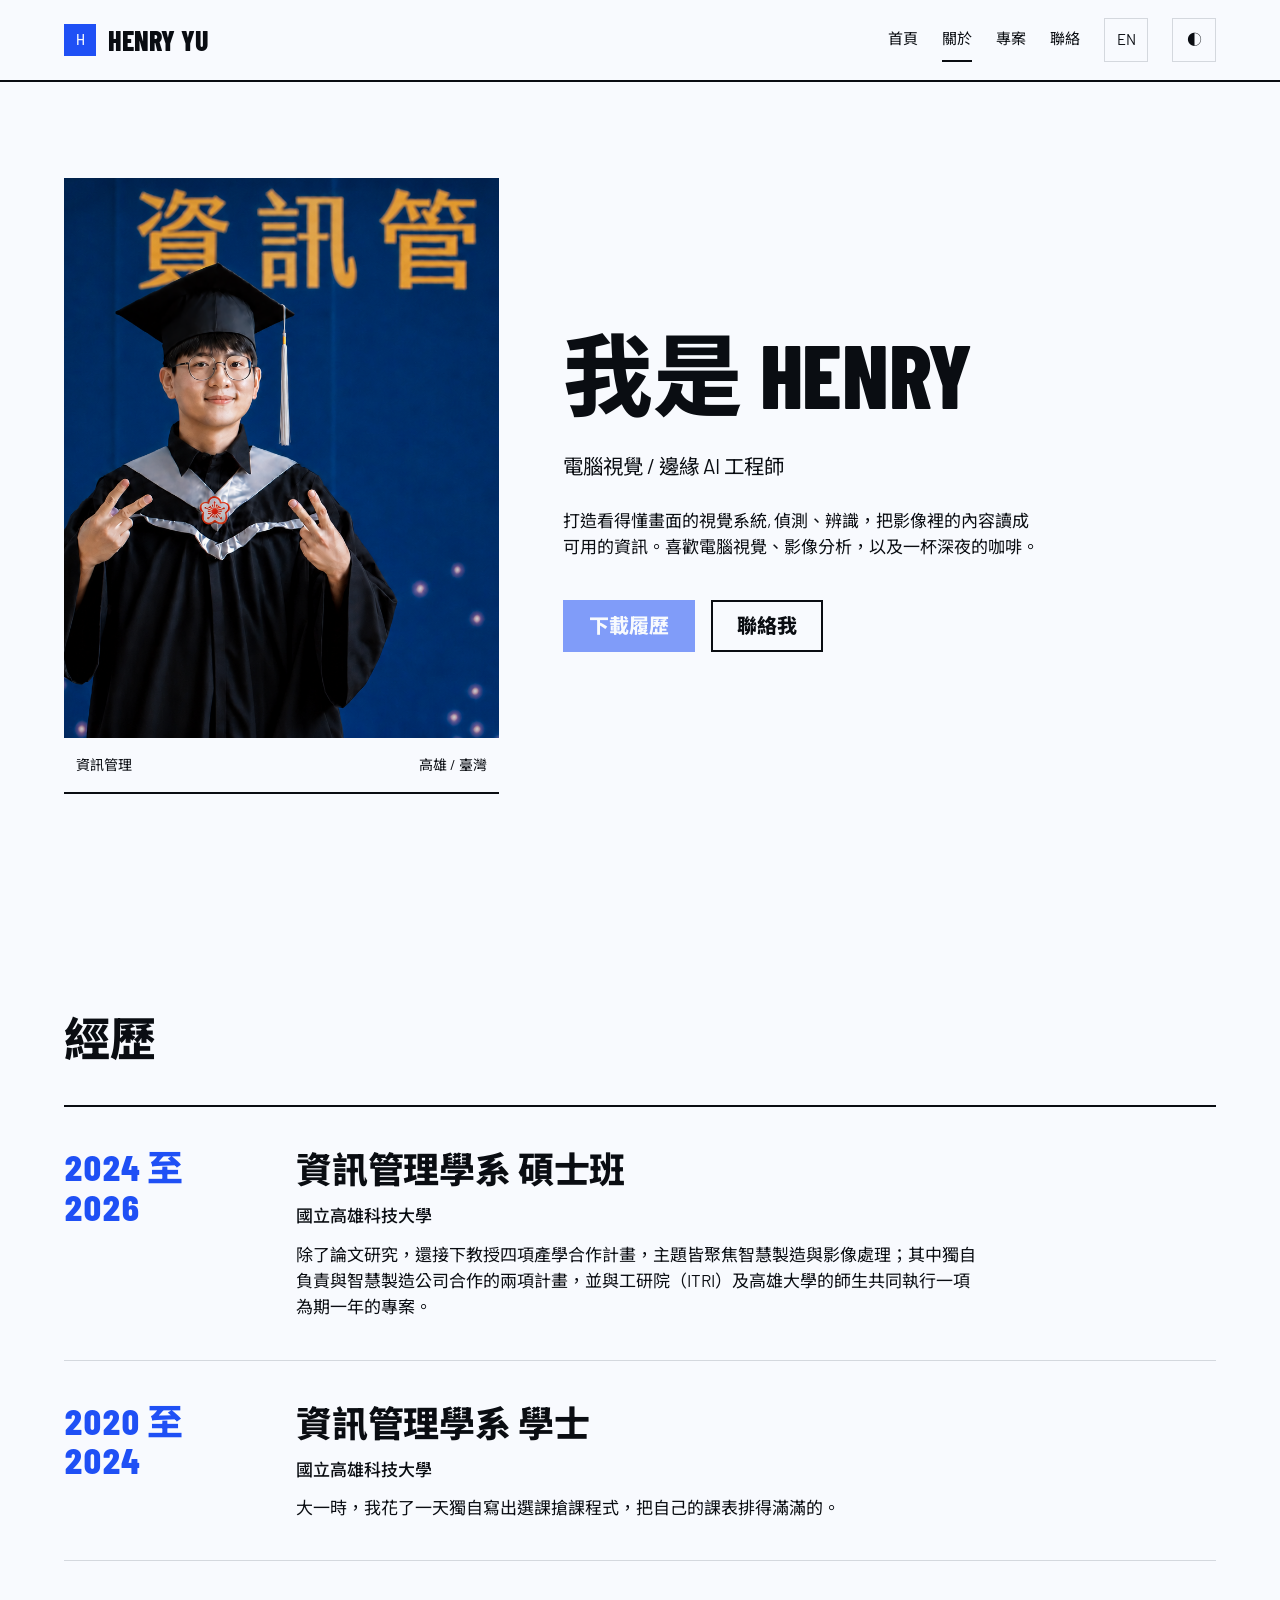
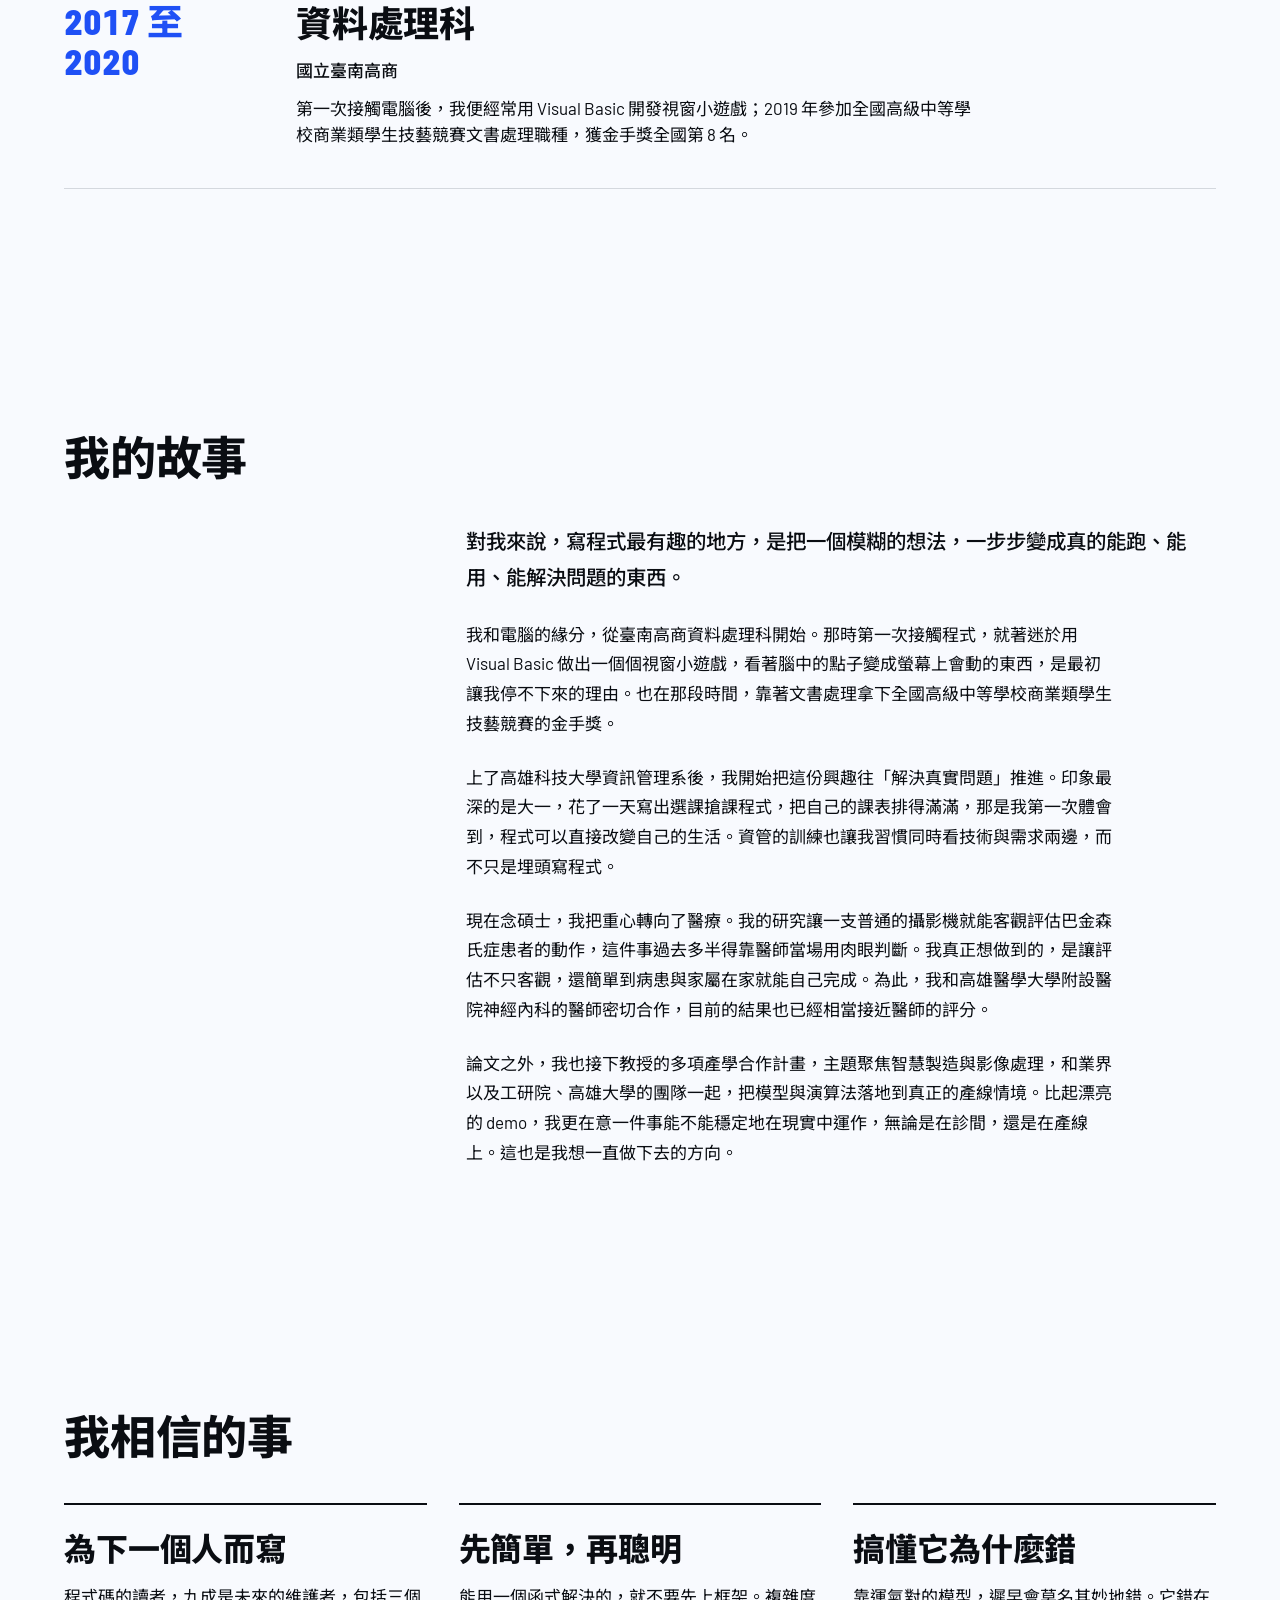
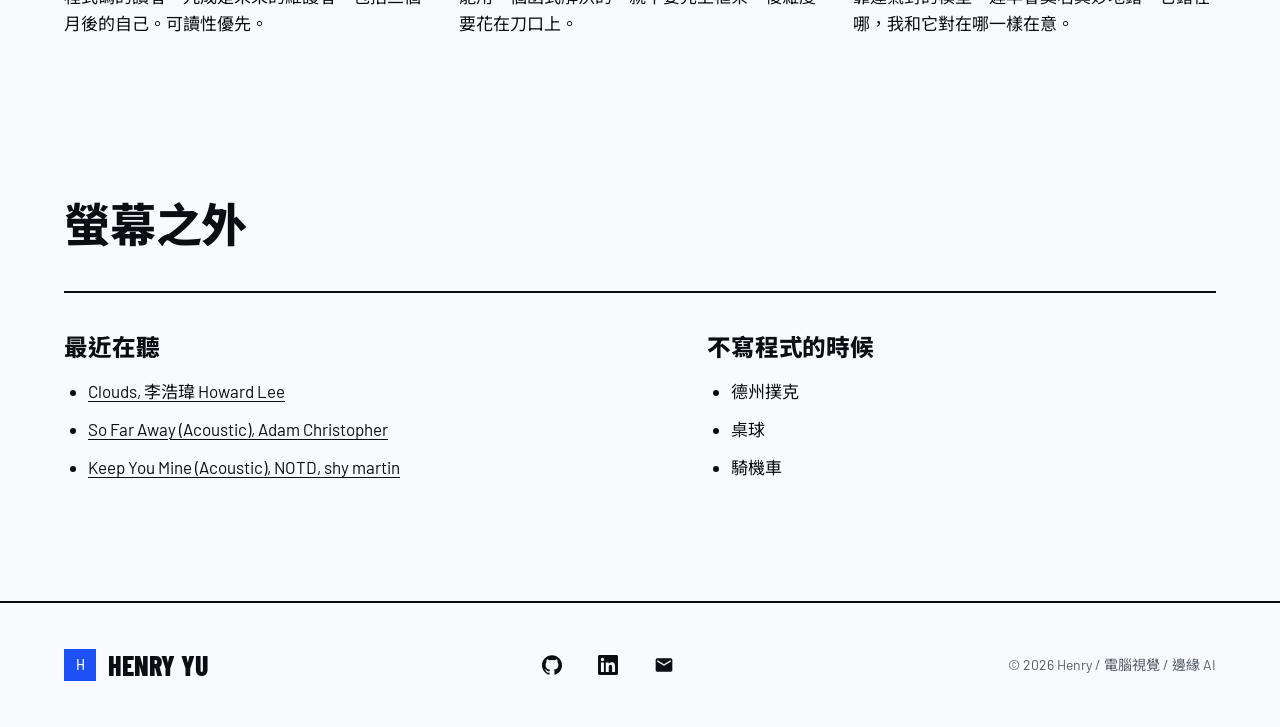
==== commit c2fbf803: "Redesign resume portfolio and polish navigation and preferences Introduce the Piste visual system an" ====
--- a/about.html
+++ b/about.html
@@ -1,153 +1,183 @@
-<!DOCTYPE html>
-<html lang="en" data-theme="dark">
-<head>
+<!DOCTYPE html><html lang="zh-Hant" data-theme="light"><head>
 <meta charset="UTF-8">
+<script>
+(function () {
+  var root = document.documentElement;
+  var theme = root.getAttribute("data-theme") || "light";
+  var language = "zh";
+  try {
+    var saved = localStorage.getItem("pf-theme");
+    if (saved === "dark" || saved === "light") theme = saved;
+    var savedLanguage = localStorage.getItem("pf-lang");
+    if (savedLanguage === "en" || savedLanguage === "zh") language = savedLanguage;
+  } catch (_) {}
+  root.setAttribute("data-theme", theme);
+  root.style.colorScheme = theme;
+  var markupLanguage = root.lang === "en" ? "en" : "zh";
+  if (markupLanguage !== language) root.setAttribute("data-language-pending", "");
+  root.lang = language === "en" ? "en" : "zh-Hant";
+})();
+</script>
+<style id="theme-paint">
+:root { --color-paper: oklch(98.5% 0.005 260); }
+html[data-theme="dark"] { --color-paper: oklch(17% .014 260); }
+html { background: var(--color-paper); }
+/* Only show a restored language after its text and dynamic content agree. */
+html[data-language-pending] body { visibility: hidden; }
+</style>
 <meta name="viewport" content="width=device-width, initial-scale=1.0">
-<title>About — Henry</title>
+<meta name="description" content="Henry Yu 的個人履歷與專案作品。專注電腦視覺、Edge AI、醫療影像研究與智慧製造。">
+<title>關於 Henry Yu | 經歷與研究</title>
 <link rel="preconnect" href="https://fonts.googleapis.com">
-<link rel="preconnect" href="https://fonts.gstatic.com" crossorigin>
-<link href="https://fonts.googleapis.com/css2?family=Bricolage+Grotesque:opsz,wght@12..96,400..800&family=Hanken+Grotesk:wght@400;500;600;700&family=JetBrains+Mono:wght@400;500;700&family=Noto+Sans+TC:wght@400;500;700;900&display=swap" rel="stylesheet">
+<link rel="preconnect" href="https://fonts.gstatic.com" crossorigin="">
+<link href="https://fonts.googleapis.com/css2?family=Barlow+Condensed:wght@800&amp;family=Barlow:wght@400;500&amp;family=Noto+Sans+TC:wght@400;500;800&amp;display=swap" rel="stylesheet">
 <link rel="stylesheet" href="assets/css/style.css">
+
+<noscript><style>.icon-btn,#filters,#mailbtn{display:none}.nav-links{display:flex;position:static;border:0;padding:0;flex-direction:row;flex-wrap:wrap}.nav-in{flex-wrap:wrap}</style></noscript>
 </head>
 <body data-page="about">
+<a class="skip-link" href="#main-content" data-en="Skip to content" data-zh="跳至主要內容">跳至主要內容</a>
 <div class="bg-fx"></div>
-<div class="progress" id="progress"></div>
+<div class="progress" id="progress" style="width: 0%;"></div>
 
-<div id="site-nav"></div>
+<div id="site-nav"><nav class="nav"><div class="nav-in"><a href="index.html" class="logo" aria-label="Henry Yu home"><span class="mk">H</span>Henry Yu</a><div class="nav-right"><div class="nav-links" id="nav-links"><a href="index.html" data-en="Home" data-zh="首頁">首頁</a><a href="about.html" class="active" aria-current="page" data-en="About" data-zh="關於">關於</a><a href="projects.html" data-en="Projects" data-zh="專案">專案</a><a href="index.html#contact" data-en="Contact" data-zh="聯絡">聯絡</a></div><button type="button" class="icon-btn" id="lang" aria-label="切換語言 / language" title="Switch to English">EN</button><button type="button" class="icon-btn" id="theme" aria-label="切換主題 / theme" title="亮/暗" aria-pressed="false">◐</button><button type="button" class="icon-btn burger" id="burger" aria-controls="nav-links" aria-label="選單 / menu" aria-expanded="false"><svg width="20" height="20" viewBox="0 0 24 24" fill="none" stroke="currentColor" stroke-width="1.7" aria-hidden="true"><path d="M4 6h16M4 12h16M4 18h16"></path></svg></button></div></div></nav></div>
+<main id="main-content">
 
 <!-- ===== 頁首 + 照片 ===== -->
 <section class="wrap about-hero">
-  <div class="photo hero-photo" data-reveal>
-    <img class="hero-portrait" src="assets/img/me.png" alt="Henry">
+  <div class="photo hero-photo in" data-reveal="">
+    <img class="hero-portrait" src="assets/img/me.png" width="1536" height="1024" alt="Henry Yu">
     <span class="photo-blend" aria-hidden="true"></span>
     <span class="photo-grid" aria-hidden="true"></span>
     <span class="photo-frame" aria-hidden="true"></span>
     <span class="photo-scrim" aria-hidden="true"></span>
-    <span class="photo-tag">Subject — H.Yu</span>
+    <span class="photo-tag">Subject, H.Yu</span>
     <span class="photo-cap">
-      <span data-en="M.S. · Info Management" data-zh="資訊管理碩士">M.S. · Info Management</span>
-      <span class="photo-loc" data-bind="location">Kaohsiung, TW</span>
+      <span data-en="Information Management" data-zh="資訊管理">資訊管理</span>
+      <span class="photo-loc" data-bind="location">高雄 / 臺灣</span>
     </span>
   </div>
-  <div data-reveal>
-    <span class="eyebrow" data-en="About me" data-zh="關於我">About me</span>
-    <h1 style="font-family:var(--display);font-weight:800;font-size:clamp(38px,6vw,68px);letter-spacing:-.03em;line-height:1.04;margin:14px 0 10px"><span data-en="Hi, I'm" data-zh="嗨，我是">Hi, I'm</span> <span class="grad" data-bind="name">Henry</span></h1>
-    <p class="role" style="font-family:var(--display);font-weight:600;font-size:clamp(20px,3vw,26px)" data-bind="role">Computer Vision / Edge AI Engineer</p>
-    <p style="color:var(--muted);font-size:18px;margin-top:16px;max-width:44ch" data-bind="tagline">I build vision systems that make sense of what a camera sees — detecting, recognizing, and reading meaning out of images.</p>
-    <div class="hero-btns" style="margin-top:26px">
-      <a class="btn btn-primary" data-href="resume" target="_blank" rel="noopener" data-en="Download CV ↓" data-zh="下載履歷 ↓">Download CV ↓</a>
-      <a class="btn btn-ghost" href="index.html#contact" data-en="Contact me" data-zh="聯絡我">Contact me</a>
+  <div data-reveal="" class="in">
+
+    <h1><span data-en="I’m" data-zh="我是">我是</span> <span data-bind="name">Henry</span></h1>
+    <p class="role" data-bind="role">電腦視覺 / 邊緣 AI 工程師</p>
+    <p class="tag" data-bind="tagline">打造看得懂畫面的視覺系統, 偵測、辨識，把影像裡的內容讀成可用的資訊。喜歡電腦視覺、影像分析，以及一杯深夜的咖啡。</p>
+    <div class="hero-btns">
+      <a class="btn btn-primary" data-href="resume" target="_blank" rel="noopener" data-en="Download CV" data-zh="下載履歷" href="#" aria-disabled="true" title="履歷 PDF 尚未提供，請先聯絡我">下載履歷</a>
+      <a class="btn btn-ghost" href="index.html#contact" data-en="Contact me" data-zh="聯絡我">聯絡我</a>
+    </div>
+  </div>
+</section>
+
+<!-- ===== 經歷時間軸 ===== -->
+<section class="wrap section-space">
+  <div class="sec-numbered" data-reveal="">
+    <div class="top"><h2 data-en="Experience" data-zh="經歷">經歷</h2></div>
+  </div>
+  <div class="timeline" data-reveal="">
+    <div class="tl-item">
+      <div class="when" data-en="2024 to 2026" data-zh="2024 至 2026">2024 至 2026</div>
+      <h3 data-en="M.S. in Information Management" data-zh="資訊管理學系 碩士班">資訊管理學系 碩士班</h3>
+      <div class="where" data-en="National Kaohsiung University of Science and Technology" data-zh="國立高雄科技大學">國立高雄科技大學</div>
+      <p data-en="Alongside my thesis research, I took on four industry-academia projects for my advisor, all centered on smart manufacturing and image processing, solo-owning two of them in partnership with a smart-manufacturing company, and co-running a year-long project with ITRI and a team from National University of Kaohsiung." data-zh="除了論文研究，還接下教授四項產學合作計畫，主題皆聚焦智慧製造與影像處理；其中獨自負責與智慧製造公司合作的兩項計畫，並與工研院（ITRI）及高雄大學的師生共同執行一項為期一年的專案。">除了論文研究，還接下教授四項產學合作計畫，主題皆聚焦智慧製造與影像處理；其中獨自負責與智慧製造公司合作的兩項計畫，並與工研院（ITRI）及高雄大學的師生共同執行一項為期一年的專案。</p>
+    </div>
+    <div class="tl-item">
+      <div class="when" data-en="2020 to 2024" data-zh="2020 至 2024">2020 至 2024</div>
+      <h3 data-en="B.S. in Information Management" data-zh="資訊管理學系 學士">資訊管理學系 學士</h3>
+      <div class="where" data-en="National Kaohsiung University of Science and Technology" data-zh="國立高雄科技大學">國立高雄科技大學</div>
+      <p data-en="In my first year, I spent a single day building a course-registration bot on my own, and packed my entire class schedule with it." data-zh="大一時，我花了一天獨自寫出選課搶課程式，把自己的課表排得滿滿的。">大一時，我花了一天獨自寫出選課搶課程式，把自己的課表排得滿滿的。</p>
+    </div>
+    <div class="tl-item">
+      <div class="when" data-en="2017 to 2020" data-zh="2017 至 2020">2017 至 2020</div>
+      <h3 data-en="Data Processing Track" data-zh="資料處理科">資料處理科</h3>
+      <div class="where" data-en="Tainan Commercial Senior High School" data-zh="國立臺南高商">國立臺南高商</div>
+      <p data-en="After my first encounter with computers, I spent much of my time building little Windows games in Visual Basic. In 2019 I competed in the National High School Commercial Skills Competition (Word Processing) and won the Gold Hand Award, placing 8th nationwide." data-zh="第一次接觸電腦後，我便經常用 Visual Basic 開發視窗小遊戲；2019 年參加全國高級中等學校商業類學生技藝競賽文書處理職種，獲金手獎全國第 8 名。">第一次接觸電腦後，我便經常用 Visual Basic 開發視窗小遊戲；2019 年參加全國高級中等學校商業類學生技藝競賽文書處理職種，獲金手獎全國第 8 名。</p>
     </div>
   </div>
 </section>
 
 <!-- ===== 我的故事 ===== -->
-<section class="wrap" style="padding-top:64px;padding-bottom:20px">
-  <div class="sec-quiet" data-reveal>
-    <h2 data-en="My story" data-zh="我的故事">My story</h2>
+<section class="wrap section-space">
+  <div class="sec-quiet" data-reveal="">
+    <h2 data-en="My story" data-zh="我的故事">我的故事</h2>
   </div>
-  <div data-reveal>
-    <div class="prose" data-block="en">
+  <div data-reveal="">
+    <div class="prose" data-block="en" hidden="">
       <p class="lead-line">For me, the best part of programming is taking a vague idea and turning it, step by step, into something that actually runs, gets used, and solves a real problem.</p>
-      <p>My relationship with computers started in the Data Processing track at Tainan Commercial Senior High. Writing my first programs there — little Windows games in Visual Basic — hooked me: watching an idea in my head become something moving on screen was the reason I couldn't stop. Around the same time, word processing earned me a Gold Hand Award at the National High School Commercial Skills Competition.</p>
-      <p>Studying Information Management at National Kaohsiung University of Science and Technology, I started pushing that curiosity toward real problems. The moment I remember most was my first year: I spent a single day writing a course-registration bot and packed my whole schedule with it — the first time I felt that code could directly change my own life. An IM background also trained me to keep one eye on the technology and one on the actual need, instead of just heads-down coding.</p>
-      <p>Now, as a master's student, I've shifted my focus to healthcare. My research lets an ordinary camera objectively assess the movements of people with Parkinson's disease — something doctors have mostly had to judge by eye, on the spot. What I really want is for that assessment to be not just objective, but simple enough for patients and their families to do at home. It's brought me into close work with neurologists at Kaohsiung Medical University Hospital, and the results already come close to the doctors' own scoring.</p>
-      <p>Beyond the thesis, I've also taken on several industry-academia projects for my advisor in smart manufacturing and image processing, working with companies and with teams from ITRI and National University of Kaohsiung to get models and algorithms running on real production lines. More than a polished demo, I care whether something holds up reliably in the real world — whether that's a clinic or a factory floor. That's the direction I want to keep building in.</p>
+      <p>My relationship with computers started in the Data Processing track at Tainan Commercial Senior High. Writing my first programs there, little Windows games in Visual Basic, hooked me: watching an idea in my head become something moving on screen was the reason I couldn’t stop. Around the same time, word processing earned me a Gold Hand Award at the National High School Commercial Skills Competition.</p>
+      <p>Studying Information Management at National Kaohsiung University of Science and Technology, I started pushing that curiosity toward real problems. The moment I remember most was my first year: I spent a single day writing a course-registration bot and packed my whole schedule with it, the first time I felt that code could directly change my own life. An IM background also trained me to keep one eye on the technology and one on the actual need, instead of just heads-down coding.</p>
+      <p>Now, as a master’s student, I’ve shifted my focus to healthcare. My research lets an ordinary camera objectively assess the movements of people with Parkinson’s disease, something doctors have mostly had to judge by eye, on the spot. What I really want is for that assessment to be not just objective, but simple enough for patients and their families to do at home. It’s brought me into close work with neurologists at Kaohsiung Medical University Hospital, and the results already come close to the doctors’ own scoring.</p>
+      <p>Beyond the thesis, I’ve also taken on several industry-academia projects for my advisor in smart manufacturing and image processing, working with companies and with teams from ITRI and National University of Kaohsiung to get models and algorithms running on real production lines. More than a polished demo, I care whether something holds up reliably in the real world, whether that’s a clinic or a factory floor. That’s the direction I want to keep building in.</p>
     </div>
-    <div class="prose" data-block="zh" hidden>
+    <div class="prose" data-block="zh">
       <p class="lead-line">對我來說，寫程式最有趣的地方，是把一個模糊的想法，一步步變成真的能跑、能用、能解決問題的東西。</p>
-      <p>我和電腦的緣分，從臺南高商資料處理科開始。那時第一次接觸程式，就著迷於用 Visual Basic 做出一個個視窗小遊戲——看著腦中的點子變成螢幕上會動的東西，是最初讓我停不下來的理由。也在那段時間，靠著文書處理拿下全國高級中等學校商業類學生技藝競賽的金手獎。</p>
-      <p>上了高雄科技大學資訊管理系後，我開始把這份興趣往「解決真實問題」推進。印象最深的是大一，花了一天寫出選課搶課程式，把自己的課表排得滿滿——那是我第一次體會到，程式可以直接改變自己的生活。資管的訓練也讓我習慣同時看技術與需求兩邊，而不只是埋頭寫程式。</p>
-      <p>現在念碩士，我把重心轉向了醫療。我的研究讓一支普通的攝影機就能客觀評估巴金森氏症患者的動作——這件事過去多半得靠醫師當場用肉眼判斷。我真正想做到的，是讓評估不只客觀，還簡單到病患與家屬在家就能自己完成。為此，我和高雄醫學大學附設醫院神經內科的醫師密切合作，目前的結果也已經相當接近醫師的評分。</p>
-      <p>論文之外，我也接下教授的多項產學合作計畫，主題聚焦智慧製造與影像處理，和業界以及工研院、高雄大學的團隊一起，把模型與演算法落地到真正的產線情境。比起漂亮的 demo，我更在意一件事能不能穩定地在現實中運作——無論是在診間，還是在產線上。這也是我想一直做下去的方向。</p>
-    </div>
-  </div>
-</section>
-
-<!-- ===== 經歷時間軸 ===== -->
-<section class="wrap" style="padding-top:46px;padding-bottom:20px">
-  <div class="sec-numbered" data-reveal>
-    <div class="top"><span class="no">02</span><h2 data-en="Experience" data-zh="經歷">Experience</h2></div>
-  </div>
-  <div class="timeline" data-reveal>
-    <div class="tl-item">
-      <div class="when" data-en="2024 — 2026" data-zh="2024 — 2026">2024 — 2026</div>
-      <h3 data-en="M.S. in Information Management" data-zh="資訊管理學系 碩士班">M.S. in Information Management</h3>
-      <div class="where" data-en="National Kaohsiung University of Science and Technology" data-zh="國立高雄科技大學">National Kaohsiung University of Science and Technology</div>
-      <p data-en="Alongside my thesis research, I took on four industry-academia projects for my advisor, all centered on smart manufacturing and image processing — solo-owning two of them in partnership with a smart-manufacturing company, and co-running a year-long project with ITRI and a team from National University of Kaohsiung." data-zh="除了論文研究，還接下教授四項產學合作計畫，主題皆聚焦智慧製造與影像處理；其中獨自負責與智慧製造公司合作的兩項計畫，並與工研院（ITRI）及高雄大學的師生共同執行一項為期一年的專案。">Alongside my thesis research, I took on four industry-academia projects for my advisor, all centered on smart manufacturing and image processing — solo-owning two of them in partnership with a smart-manufacturing company, and co-running a year-long project with ITRI and a team from National University of Kaohsiung.</p>
-    </div>
-    <div class="tl-item">
-      <div class="when" data-en="2020 — 2024" data-zh="2020 — 2024">2020 — 2024</div>
-      <h3 data-en="B.S. in Information Management" data-zh="資訊管理學系 學士">B.S. in Information Management</h3>
-      <div class="where" data-en="National Kaohsiung University of Science and Technology" data-zh="國立高雄科技大學">National Kaohsiung University of Science and Technology</div>
-      <p data-en="In my first year, I spent a single day building a course-registration bot on my own — and packed my entire class schedule with it." data-zh="大一時，我花了一天獨自寫出選課搶課程式，把自己的課表排得滿滿的。">In my first year, I spent a single day building a course-registration bot on my own — and packed my entire class schedule with it.</p>
-    </div>
-    <div class="tl-item">
-      <div class="when" data-en="2017 — 2020" data-zh="2017 — 2020">2017 — 2020</div>
-      <h3 data-en="Data Processing Track" data-zh="資料處理科">Data Processing Track</h3>
-      <div class="where" data-en="Tainan Commercial Senior High School" data-zh="國立臺南高商">Tainan Commercial Senior High School</div>
-      <p data-en="After my first encounter with computers, I spent much of my time building little Windows games in Visual Basic. In 2019 I competed in the National High School Commercial Skills Competition (Word Processing) and won the Gold Hand Award, placing 8th nationwide." data-zh="第一次接觸電腦後，我便經常用 Visual Basic 開發視窗小遊戲；2019 年參加全國高級中等學校商業類學生技藝競賽文書處理職種，獲金手獎全國第 8 名。">After my first encounter with computers, I spent much of my time building little Windows games in Visual Basic. In 2019 I competed in the National High School Commercial Skills Competition (Word Processing) and won the Gold Hand Award, placing 8th nationwide.</p>
+      <p>我和電腦的緣分，從臺南高商資料處理科開始。那時第一次接觸程式，就著迷於用 Visual Basic 做出一個個視窗小遊戲，看著腦中的點子變成螢幕上會動的東西，是最初讓我停不下來的理由。也在那段時間，靠著文書處理拿下全國高級中等學校商業類學生技藝競賽的金手獎。</p>
+      <p>上了高雄科技大學資訊管理系後，我開始把這份興趣往「解決真實問題」推進。印象最深的是大一，花了一天寫出選課搶課程式，把自己的課表排得滿滿，那是我第一次體會到，程式可以直接改變自己的生活。資管的訓練也讓我習慣同時看技術與需求兩邊，而不只是埋頭寫程式。</p>
+      <p>現在念碩士，我把重心轉向了醫療。我的研究讓一支普通的攝影機就能客觀評估巴金森氏症患者的動作，這件事過去多半得靠醫師當場用肉眼判斷。我真正想做到的，是讓評估不只客觀，還簡單到病患與家屬在家就能自己完成。為此，我和高雄醫學大學附設醫院神經內科的醫師密切合作，目前的結果也已經相當接近醫師的評分。</p>
+      <p>論文之外，我也接下教授的多項產學合作計畫，主題聚焦智慧製造與影像處理，和業界以及工研院、高雄大學的團隊一起，把模型與演算法落地到真正的產線情境。比起漂亮的 demo，我更在意一件事能不能穩定地在現實中運作，無論是在診間，還是在產線上。這也是我想一直做下去的方向。</p>
     </div>
   </div>
 </section>
 
 <!-- ===== 價值觀 ===== -->
-<section class="wrap" style="padding-top:46px;padding-bottom:20px">
-  <div class="sec-split" data-reveal>
-    <span class="lbl" data-en="How I work" data-zh="工作方式">How I work</span>
+<section class="wrap section-space">
+  <div class="sec-split" data-reveal="">
+
     <div>
-      <h2 data-en="What I believe" data-zh="我相信的事">What I believe</h2>
+      <h2 data-en="What I believe" data-zh="我相信的事">我相信的事</h2>
     </div>
   </div>
   <div class="values">
-    <article class="vcard" data-reveal>
-      <div class="vn">01</div>
-      <h3 data-en="Write for the next person" data-zh="為下一個人而寫">Write for the next person</h3>
-      <p data-en="Nine out of ten readers of your code are future maintainers — including you in three months. Readability first." data-zh="程式碼的讀者，九成是未來的維護者，包括三個月後的自己。可讀性優先。">Nine out of ten readers of your code are future maintainers — including you in three months. Readability first.</p>
+    <article class="vcard" data-reveal="">
+
+      <h3 data-en="Write for the next person" data-zh="為下一個人而寫">為下一個人而寫</h3>
+      <p data-en="Nine out of ten readers of your code are future maintainers, including you in three months. Readability first." data-zh="程式碼的讀者，九成是未來的維護者，包括三個月後的自己。可讀性優先。">程式碼的讀者，九成是未來的維護者，包括三個月後的自己。可讀性優先。</p>
     </article>
-    <article class="vcard" data-reveal>
-      <div class="vn">02</div>
-      <h3 data-en="Simple before clever" data-zh="先簡單，再聰明">Simple before clever</h3>
-      <p data-en="If one function solves it, don't reach for a framework first. Spend complexity where it counts." data-zh="能用一個函式解決的，就不要先上框架。複雜度要花在刀口上。">If one function solves it, don't reach for a framework first. Spend complexity where it counts.</p>
+    <article class="vcard" data-reveal="">
+
+      <h3 data-en="Simple before clever" data-zh="先簡單，再聰明">先簡單，再聰明</h3>
+      <p data-en="If one function solves it, don’t reach for a framework first. Spend complexity where it counts." data-zh="能用一個函式解決的，就不要先上框架。複雜度要花在刀口上。">能用一個函式解決的，就不要先上框架。複雜度要花在刀口上。</p>
     </article>
-    <article class="vcard" data-reveal>
-      <div class="vn">03</div>
-      <h3 data-en="Know why it fails" data-zh="搞懂它為什麼錯">Know why it fails</h3>
-      <p data-en="A model that's right by luck will fail by surprise. I care about the cases it gets wrong as much as the ones it gets right." data-zh="靠運氣對的模型，遲早會莫名其妙地錯。它錯在哪，我和它對在哪一樣在意。">A model that's right by luck will fail by surprise. I care about the cases it gets wrong as much as the ones it gets right.</p>
+    <article class="vcard" data-reveal="">
+
+      <h3 data-en="Know why it fails" data-zh="搞懂它為什麼錯">搞懂它為什麼錯</h3>
+      <p data-en="A model that’s right by luck will fail by surprise. I care about the cases it gets wrong as much as the ones it gets right." data-zh="靠運氣對的模型，遲早會莫名其妙地錯。它錯在哪，我和它對在哪一樣在意。">靠運氣對的模型，遲早會莫名其妙地錯。它錯在哪，我和它對在哪一樣在意。</p>
     </article>
   </div>
 </section>
 
 <!-- ===== 螢幕之外 ===== -->
-<section class="wrap" style="padding-top:46px;padding-bottom:70px">
-  <div class="sec-quiet" data-reveal>
-    <h2 data-en="Off screen" data-zh="螢幕之外">Off screen</h2>
+<aside class="wrap section-space offscreen">
+  <div class="sec-quiet" data-reveal="">
+    <h2 data-en="Off screen" data-zh="螢幕之外">螢幕之外</h2>
   </div>
-  <div class="mini-cols" data-reveal>
+  <div class="mini-cols" data-reveal="">
     <article class="cell c-side">
-      <span class="en" data-en="Listening" data-zh="在聽">Listening</span>
-      <h3 data-en="On repeat" data-zh="最近在聽">On repeat</h3>
+      <span class="en" data-en="Listening" data-zh="在聽">在聽</span>
+      <h3 data-en="On repeat" data-zh="最近在聽">最近在聽</h3>
       <ul>
-        <li><span class="mn">♫</span> <a href="https://open.spotify.com/track/4tib3tkIn1FN3WQw2RMdAi" target="_blank" rel="noopener">Clouds — 李浩瑋 Howard Lee ↗</a></li>
-        <li><span class="mn">♫</span> <a href="https://open.spotify.com/track/2sYFi9xVSZ56WHKSY2fN1K" target="_blank" rel="noopener">So Far Away (Acoustic) — Adam Christopher ↗</a></li>
-        <li><span class="mn">♫</span> <a href="https://open.spotify.com/track/0Rp4jmwBigtBymrPsMCt3G" target="_blank" rel="noopener">Keep You Mine (Acoustic) — NOTD, shy martin ↗</a></li>
+        <li><a href="https://open.spotify.com/track/4tib3tkIn1FN3WQw2RMdAi" target="_blank" rel="noopener">Clouds, 李浩瑋 Howard Lee</a></li>
+        <li><a href="https://open.spotify.com/track/2sYFi9xVSZ56WHKSY2fN1K" target="_blank" rel="noopener">So Far Away (Acoustic), Adam Christopher</a></li>
+        <li><a href="https://open.spotify.com/track/0Rp4jmwBigtBymrPsMCt3G" target="_blank" rel="noopener">Keep You Mine (Acoustic), NOTD, shy martin</a></li>
       </ul>
     </article>
     <article class="cell c-side">
-      <span class="en" data-en="Hobbies" data-zh="興趣">Hobbies</span>
-      <h3 data-en="When I'm not coding" data-zh="不寫程式的時候">When I'm not coding</h3>
+      <span class="en" data-en="Hobbies" data-zh="興趣">興趣</span>
+      <h3 data-en="When I’m not coding" data-zh="不寫程式的時候">不寫程式的時候</h3>
       <ul>
-        <li><span class="mn">›</span> <span data-en="Texas hold'em" data-zh="德州撲克">Texas hold'em</span></li>
-        <li><span class="mn">›</span> <span data-en="Table tennis" data-zh="桌球">Table tennis</span></li>
-        <li><span class="mn">›</span> <span data-en="Riding my motorbike" data-zh="騎機車">Riding my motorbike</span></li>
+        <li><span data-en="Texas hold'em" data-zh="德州撲克">德州撲克</span></li>
+        <li><span data-en="Table tennis" data-zh="桌球">桌球</span></li>
+        <li><span data-en="Riding my motorbike" data-zh="騎機車">騎機車</span></li>
       </ul>
     </article>
   </div>
-</section>
+</aside>
 
-<div id="site-foot"></div>
+</main>
+<div id="site-foot"><footer class="site-foot"><div class="wrap foot-in"><a href="index.html" class="logo" aria-label="Henry Yu home"><span class="mk">H</span>Henry Yu</a><div class="socials"><a href="https://github.com/yuyan2123" title="GitHub" aria-label="GitHub" target="_blank" rel="noopener"><svg viewBox="0 0 24 24" fill="currentColor" aria-hidden="true"><path d="M12 .297c-6.63 0-12 5.373-12 12 0 5.303 3.438 9.8 8.205 11.385.6.113.82-.258.82-.577 0-.285-.01-1.04-.015-2.04-3.338.724-4.042-1.61-4.042-1.61C4.422 18.07 3.633 17.7 3.633 17.7c-1.087-.744.084-.729.084-.729 1.205.084 1.838 1.236 1.838 1.236 1.07 1.835 2.809 1.305 3.495.998.108-.776.417-1.305.76-1.605-2.665-.3-5.466-1.332-5.466-5.93 0-1.31.465-2.38 1.235-3.22-.135-.303-.54-1.523.105-3.176 0 0 1.005-.322 3.3 1.23.96-.267 1.98-.399 3-.405 1.02.006 2.04.138 3 .405 2.28-1.552 3.285-1.23 3.285-1.23.645 1.653.24 2.873.12 3.176.765.84 1.23 1.91 1.23 3.22 0 4.61-2.805 5.625-5.475 5.92.42.36.81 1.096.81 2.22 0 1.606-.015 2.896-.015 3.286 0 .315.21.69.825.57C20.565 22.092 24 17.592 24 12.297c0-6.627-5.373-12-12-12"></path></svg></a><a href="https://www.linkedin.com/in/yuyan2123/" title="LinkedIn" aria-label="LinkedIn" target="_blank" rel="noopener"><svg viewBox="0 0 24 24" fill="currentColor" aria-hidden="true"><path d="M20.447 20.452h-3.554v-5.569c0-1.328-.027-3.037-1.852-3.037-1.853 0-2.136 1.445-2.136 2.939v5.667H9.351V9h3.414v1.561h.046c.477-.9 1.637-1.85 3.37-1.85 3.601 0 4.267 2.37 4.267 5.455v6.286zM5.337 7.433a2.062 2.062 0 01-2.063-2.065 2.064 2.064 0 112.063 2.065zm1.782 13.019H3.555V9h3.564v11.452zM22.225 0H1.771C.792 0 0 .774 0 1.729v20.542C0 23.227.792 24 1.771 24h20.451C23.2 24 24 23.227 24 22.271V1.729C24 .774 23.2 0 22.222 0h.003z"></path></svg></a><a href="mailto:yanheng0803@gmail.com" title="Email" aria-label="Email"><svg viewBox="0 0 24 24" fill="currentColor" aria-hidden="true"><path d="M20 4H4c-1.1 0-1.99.9-1.99 2L2 18c0 1.1.9 2 2 2h16c1.1 0 2-.9 2-2V6c0-1.1-.9-2-2-2zm0 4l-8 5-8-5V6l8 5 8-5v2z"></path></svg></a></div><span>© 2026 Henry / 電腦視覺 / 邊緣 AI</span></div></footer></div>
 
 <script src="assets/js/data.js"></script>
 <script src="assets/js/app.js"></script>
-</body>
-</html>
+
+
+</body></html>
--- a/assets/css/style.css
+++ b/assets/css/style.css
@@ -1,427 +1,247 @@
-/* ============================================================
-   共用樣式 · 多頁作品集
-   亮/暗主題、Bento、極光背景、共用元件
-   ============================================================ */
-@property --ang{syntax:'<angle>';initial-value:0deg;inherits:false}
-
-:root{
-  --accent:#f5a623;
-  --accent2:#ff7a3d;
-  --accent3:#ffd36b;
-  --display:"Bricolage Grotesque","Noto Sans TC",sans-serif;
-  --body:"Hanken Grotesk","Noto Sans TC",sans-serif;
-  --mono:"JetBrains Mono",monospace;
-  --r:16px;
-  --sb-w:12px;                 /* 自訂捲軸軌道寬度（亦為預留空間） */
-  --face-x:42.3%;              /* me.png 水平焦點：650 / 1536，肖像直裁時讓人物置中 */
+/* Hallmark · shape: Portfolio Grid · genre: playful · theme: Piste (deal 1/3) · redesign: full
+ * hero: Banner (projects, project), Stage (home, about) · nav: masthead · footer: mast · imagery: original portrait and project screenshots · signature: Henry Yu in poster type beside his graduation portrait · piste: snow · draw: f4aafd
+ * axes: light/display-condensed/cool · posture: committed · contrast: pass · fold: pass · v2.0.0 */
+/* Hallmark · pre-emit critique: P4 H5 E4 S4 R4 V4 · weakest: R, removed portrait overlays and decorative scroll effects. */
+/* Hallmark · waive 49b · original song titles and artists are two-line phrases at 320px · Henry’s listening list retains each full title and artist. */
+/* Hallmark · waive 83 · four original project covers in a portfolio gallery · Henry’s work is the purpose of the projects page, all screenshots were supplied. */
+/* Hallmark · reworded home headings and concise project summaries · 54 removes redundant labels and 58 shortens the resume index; complete case text stays on project pages. */
+/* Hallmark · finish-review: in-thread · fix · 3 resolved: project thumbnail overlap, card heading levels, dark-mode contrast. */
+/* Hallmark · hero-review: in-thread · fix · 2 findings resolved: caption padding and missing-CV feedback. */
+/* Hallmark · waive 59 · dense portfolio index separated by ink rules · Henry’s project filters sit directly below the catalogue heading so visitors can browse immediately. */
+/* Hallmark · dismissed 77 · projects is a filtered portfolio index and project without an id is an intentional recovery page; neither is a marketing landing page. */
+@import url('./tokens.css');
+@import url('./base.css');
+html{scroll-behavior:smooth}
+body{font-size:17px}
+a,button{-webkit-tap-highlight-color:var(--color-rule)}
+button{cursor:pointer}
+a:focus-visible,button:focus-visible,summary:focus-visible{outline:3px solid var(--color-focus);outline-offset:4px}
+a:hover{text-decoration-thickness:2px}
+a:active,button:active{opacity:.75}
+button:disabled,[aria-disabled='true']{opacity:.55;cursor:not-allowed}
+[aria-busy='true']{cursor:progress}
+h1,h2,h3{text-transform:uppercase;line-height:1.04}
+h2{font-size:var(--text-display-s)}
+.wrap{width:100%;max-width:var(--container);padding-inline:var(--gutter);margin-inline:auto}
+.bg-fx,.progress,.hero-rail,.hero-num,.pulse,.photo-blend,.photo-grid,.photo-frame,.photo-scrim,.photo-edge,.photo-tag,.mn,.n,.ribbon,#scrollbar{display:none}
+[data-reveal]{opacity:1;transform:none}
+.skip-link{position:fixed;z-index:var(--z-tooltip);padding:var(--space-sm) var(--space-lg);background:var(--color-accent);color:var(--color-accent-ink);transform:translateY(-150%)}
+.skip-link:focus-visible{transform:none}
+#site-nav{position:sticky;top:0;z-index:var(--z-sticky-nav);transform:translateY(0);transition:transform var(--dur-short) var(--ease-out)}
+#site-nav.nav-hidden{transform:translateY(-100%)}
+#site-nav:focus-within{transform:translateY(0);transition:none}
+.nav{background:var(--color-paper);border-bottom:2px solid var(--color-ink)}
+.nav-in{max-width:var(--container);padding:var(--space-md) var(--gutter);margin-inline:auto;display:flex;align-items:center;justify-content:space-between;gap:var(--space-lg);min-height:80px}
+.logo{display:inline-flex;align-items:center;gap:var(--space-sm);font-family:var(--font-display);font-weight:800;font-size:28px;line-height:1;text-transform:uppercase;text-decoration:none}
+.logo .mk{font-family:var(--font-body);font-weight:500;font-size:14px;display:grid;place-items:center;width:32px;height:32px;background:var(--color-accent);color:var(--color-accent-ink)}
+.nav-right,.nav-links{display:flex;align-items:center;gap:var(--space-lg)}
+.nav-links a{font-size:15px;text-decoration:none;min-height:44px;display:flex;align-items:center;border-bottom:2px solid transparent}
+.nav-links a:hover,.nav-links a.active{border-color:currentColor}
+.icon-btn{min-width:44px;min-height:44px;background:none;border:1px solid var(--color-rule);color:var(--color-ink);font-size:15px;padding:var(--space-xs)}
+.icon-btn:hover{border-color:var(--color-ink)}
+.burger{display:none}
+.hero{padding-block:var(--space-2xl) var(--space-xl)}
+.hero-frame{display:grid;grid-template-columns:minmax(0,1.2fr) minmax(0,1fr);gap:var(--space-2xl);align-items:center;min-height:calc(100svh - 224px)}
+.hero-main{min-width:0}
+.hero h1{font-size:clamp(110px,13.8vw,196px);letter-spacing:-.025em;line-height:1;max-width:9ch}
+.hero h1 span{display:block}
+.hero .tag{font-size:var(--text-lead);max-width:36ch;margin-top:var(--space-lg)}
+.hero-btns{display:flex;align-items:center;flex-wrap:wrap;gap:var(--space-md);margin-top:var(--space-xl)}
+.btn{min-height:52px;display:inline-flex;justify-content:center;align-items:center;gap:var(--space-sm);padding:var(--space-xs) var(--space-lg);border:2px solid var(--color-ink);font-family:var(--font-display);font-size:20px;font-weight:800;text-transform:uppercase;text-decoration:none;background:none;color:var(--color-ink);transition:background-color var(--dur-micro),color var(--dur-micro)}
+.btn-primary{background:var(--color-accent);color:var(--color-accent-ink);border-color:var(--color-accent)}
+.btn-primary:hover{background:var(--color-accent-deep);border-color:var(--color-accent-deep)}
+.btn-ghost:hover{background:var(--color-ink);color:var(--color-paper)}
+.hero-photo{margin:0;position:relative;background:var(--color-paper-3);color:var(--color-ink);min-width:0}
+.hero-portrait{width:100%;height:clamp(410px,39vw,560px);object-fit:cover;object-position:42.3% center;display:block}
+.photo-cap{display:flex;justify-content:space-between;align-items:center;gap:var(--space-md);padding:var(--space-md) var(--space-sm);background:var(--color-paper);font-size:14px;border-bottom:2px solid var(--color-ink)}
+.hero-index{display:flex;align-items:center;justify-content:space-between;gap:var(--space-lg);margin-top:var(--space-xl);border-top:2px solid var(--color-ink);padding-top:var(--space-lg);font-size:14px}
+.hero-index a{text-decoration:none}
+.hero-index .status{color:var(--color-signal);font-weight:500}
+.section-space{padding-block:var(--section-gap-s)}
+.sec-editorial,.sec-split,.sec-quiet,.sec-numbered{margin-bottom:var(--space-xl)}
+.sec-editorial p,.sec-split p,.sec-quiet p,.sec-numbered p{margin-top:var(--space-md);font-size:var(--text-lead);max-width:52ch}
+.section-heading{display:flex;align-items:end;justify-content:space-between;gap:var(--space-lg);margin-bottom:var(--space-xl)}
+.section-heading a{font-size:16px;white-space:nowrap}
+.profile-layout{display:grid;grid-template-columns:minmax(0,1fr) minmax(0,1.15fr);gap:var(--gap-columns);align-items:start}
+.profile-copy .big{font-size:var(--text-lead);max-width:45ch;margin-bottom:var(--space-lg)}
+.profile-copy p{max-width:54ch}
+.more{margin-top:var(--space-lg)}
+.c-side h3{margin-bottom:var(--space-md)}
+ul{padding-left:var(--space-lg);margin:0}
+li+li{margin-top:var(--space-sm)}
+.profile-facts{border-top:2px solid var(--color-ink)}
+.profile-facts .c-stat{display:grid;grid-template-columns:100px minmax(0,1fr);align-items:center;gap:var(--gap-columns);padding-block:var(--space-lg);border-bottom:1px solid var(--color-rule)}
+.c-stat .num{font:800 64px/1 var(--font-display);color:var(--color-signal);font-variant-numeric:tabular-nums}
+.c-stat .k{font-size:16px}
+.current-note{margin-top:var(--space-xl);display:grid;grid-template-columns:minmax(0,1fr) minmax(0,1.15fr);gap:var(--gap-columns);padding-top:var(--space-lg);border-top:1px solid var(--color-rule)}
+.current-note h3{font-size:32px}
+.current-note ul{list-style:none;padding:0}
+.current-note li{padding-block:var(--space-xs);border-bottom:1px solid var(--color-rule)}
+.skills-band{background:var(--color-field);color:var(--color-accent-ink);padding-block:var(--section-gap-s)}
+.skill-bento{display:grid;grid-template-columns:repeat(3,minmax(0,1fr));gap:var(--gap-columns)}
+.scard{border-top:2px solid currentColor;padding-top:var(--space-lg)}
+.scard h3{font-size:32px;margin-bottom:var(--space-lg)}
+.pills{display:flex;flex-wrap:wrap;gap:var(--space-sm) var(--space-md);font-size:16px}
+.pill{opacity:.75}.pill.core{font-weight:500;opacity:1;text-decoration:underline;text-underline-offset:4px}
+.skill-note{font-size:14px;margin-top:var(--space-xl)}
+.work-section{padding-block:var(--section-gap-l)}
+.featured{display:grid;grid-template-columns:minmax(0,1.1fr) minmax(0,1fr);gap:var(--gap-columns);text-decoration:none;border-top:2px solid var(--color-ink);border-bottom:1px solid var(--color-rule);padding-block:var(--space-xl)}
+.cover,.pcover{background-color:var(--color-paper-3);background-size:cover;background-position:center;min-width:0;position:relative}
+.featured .cover{min-height:400px}
+.featured .body{display:flex;flex-direction:column;justify-content:center;align-items:start;padding:var(--space-lg)}
+.featured h3{font-size:clamp(36px,4vw,60px);margin-bottom:var(--space-lg)}
+.featured p{max-width:48ch}
+.ptags{display:flex;flex-wrap:wrap;gap:var(--space-xs) var(--space-md);font-size:14px;color:var(--color-muted);margin-top:var(--space-lg)}
+.plink{display:inline-block;text-decoration:underline;text-underline-offset:4px;font-weight:500;margin-top:var(--space-lg)}
+.featured:hover .plink,.pcard:hover .plink{color:var(--color-accent)}
+#featured-grid>.proj-grid{display:block}
+#featured-grid .pcard{display:grid;grid-template-columns:180px minmax(0,1fr);gap:var(--gap-columns);padding-block:var(--space-lg);border-bottom:1px solid var(--color-rule)}
+#featured-grid .pcover{min-height:156px;width:100%;aspect-ratio:auto}
+#featured-grid .pbody{padding:0}
+#featured-grid .pbody p{max-width:70ch}
+#featured-grid .ptags{display:none}
+.pcard{text-decoration:none;min-width:0}
+.pbody{padding-block:var(--space-lg)}
+.ptop{display:flex;justify-content:space-between;align-items:start;gap:var(--space-md);margin-bottom:var(--space-md)}
+.ptop h2,.ptop h3{font-size:32px}.year{font-size:14px;white-space:nowrap}
+.proj-grid{display:grid;grid-template-columns:repeat(2,minmax(0,1fr));gap:var(--space-2xl) var(--gap-columns)}
+.proj-grid .pcover{aspect-ratio:16/10}
+.contact{background:var(--color-paper-2);padding-block:var(--section-gap-s);border-top:2px solid var(--color-ink)}
+.contact .inner{display:grid;grid-template-columns:minmax(0,1fr) minmax(0,1fr);gap:var(--gap-columns)}
+.contact h2{font-size:clamp(56px,7vw,96px)}
+.contact .contact-body{align-self:center}
+.contact p{font-size:var(--text-lead);max-width:45ch}
+.cbtns{display:flex;align-items:center;flex-wrap:wrap;gap:var(--space-md);margin-top:var(--space-lg)}
+.contact .copy{margin-top:var(--space-lg);font-size:16px;overflow-wrap:anywhere;min-height:1lh}
+.contact .cbtns a:not(.btn){font-size:16px}
+.site-foot{border-top:2px solid var(--color-ink);padding-block:var(--space-xl)}
+.foot-in{display:flex;justify-content:space-between;align-items:center;gap:var(--space-lg);flex-wrap:wrap}
+.foot-in>span{font-size:14px;color:var(--color-muted)}
+.socials{display:flex;align-items:center;gap:var(--space-sm)}
+.socials a{width:44px;height:44px;display:grid;place-items:center}
+.socials svg{width:20px;height:20px}
+.page-head{padding-block:var(--space-3xl) var(--space-xl);border-bottom:2px solid var(--color-ink)}
+.page-head h1{font-size:clamp(72px,10vw,144px)}
+.page-head p{font-size:var(--text-lead);margin-top:var(--space-lg);max-width:52ch}
+.filters{display:flex;flex-wrap:wrap;gap:var(--space-xs);margin-bottom:var(--space-xl)}
+.fchip{border:1px solid var(--color-rule);color:var(--color-ink);background:none;padding:var(--space-sm) var(--space-md);font-size:14px;min-height:44px}
+.fchip:hover{border-color:var(--color-ink)}.fchip.on{background:var(--color-ink);color:var(--color-paper);border-color:var(--color-ink)}
+.about-hero{display:grid;grid-template-columns:minmax(0,.8fr) minmax(0,1.2fr);gap:var(--space-2xl);align-items:center;padding-block:var(--space-3xl)}
+.about-hero .hero-portrait{height:560px}
+.about-hero h1{font-size:clamp(64px,7vw,100px)!important;font-weight:800!important;margin:0 0 var(--space-lg)!important}
+.about-hero .role{font-size:var(--text-lead)!important}
+.about-hero .tag{margin-top:var(--space-lg);max-width:48ch}
+.prose{max-width:75ch;margin-left:auto;line-height:1.75}
+.prose p+p{margin-top:var(--space-lg)}
+.prose .lead-line{font-size:var(--text-lead);font-weight:500}
+.timeline{border-top:2px solid var(--color-ink)}
+.tl-item{display:grid;grid-template-columns:200px minmax(0,1fr);gap:var(--space-sm) var(--gap-columns);padding-block:var(--space-xl);border-bottom:1px solid var(--color-rule)}
+.tl-item .when{font:800 36px/1.1 var(--font-display);color:var(--color-signal);grid-row:span 3;font-variant-numeric:tabular-nums}
+.tl-item h3{font-size:36px}.tl-item .where{font-weight:500}
+.tl-item p{max-width:68ch}
+.values{display:grid;grid-template-columns:repeat(3,minmax(0,1fr));gap:var(--gap-columns)}
+.vcard{border-top:2px solid var(--color-ink);padding-top:var(--space-lg)}
+.vcard h3{font-size:32px;margin-bottom:var(--space-md)}
+.vn{display:none}
+.mini-cols{display:grid;grid-template-columns:minmax(0,1.2fr) minmax(0,1fr);gap:var(--gap-columns);border-top:2px solid var(--color-ink);padding-top:var(--space-xl)}
+.mini-cols .en{display:none}
+.detail-hero{padding-block:var(--space-2xl) var(--space-xl)}
+.back{display:inline-flex;align-items:center;min-height:44px;font-size:15px;margin-bottom:var(--space-xl)}
+.detail-hero h1{font-size:clamp(56px,7vw,100px);max-width:20ch}
+.detail-hero .summary{font-size:var(--text-lead);max-width:65ch;margin-top:var(--space-lg)}
+.detail-cover{height:580px;background-size:cover;background-position:center;background-color:var(--color-paper-3);margin-bottom:var(--space-2xl)}
+.detail-grid{display:grid;grid-template-columns:minmax(0,2fr) minmax(0,1fr);gap:var(--space-2xl);align-items:start}
+.detail-prose{max-width:70ch;line-height:1.75}
+.detail-prose h2{font-size:40px;margin-top:var(--space-2xl);margin-bottom:var(--space-lg)}
+.detail-prose h2:first-child{margin-top:0}
+.detail-prose p+p,.detail-prose ul{margin-top:var(--space-lg)}
+.detail-side{border-top:2px solid var(--color-ink);padding-top:var(--space-lg)}
+.detail-side dl{margin:0}.detail-side dt{font-size:14px;color:var(--color-muted);margin-bottom:var(--space-xs)}
+.detail-side dd{margin:0 0 var(--space-lg);overflow-wrap:anywhere}
+.detail-side .btn{margin-bottom:var(--space-md)}
+.pager{display:grid;grid-template-columns:repeat(2,minmax(0,1fr));gap:var(--gap-columns);border-top:2px solid var(--color-ink);margin-top:var(--space-2xl);padding-top:var(--space-lg)}
+.pager a{text-decoration:none}.pager .next{text-align:right}
+.pager .dir{font-size:14px;color:var(--color-muted)}
+.pager .t{font:800 28px/1.1 var(--font-display);margin-top:var(--space-xs)}
+.gallery img{margin-top:var(--space-xl)}
+.resume-note{font-size:14px;margin-top:var(--space-sm);color:var(--color-muted);min-height:1lh}
+@media(min-width:1440px){.hero-frame{min-height:660px}}
+@media(max-width:960px){
+ .nav-right{gap:var(--space-xs)}.nav-links{gap:var(--space-md)}
+ .hero-frame{gap:var(--gap-columns)}.hero h1{font-size:clamp(100px,15vw,144px)}
+ .hero-portrait{height:420px}.hero-index{flex-wrap:wrap}
+ .about-hero{gap:var(--gap-columns)}
+ .featured .body{padding:0}.featured .cover{min-height:320px}
+ .detail-grid{gap:var(--gap-columns)}.detail-cover{height:440px}
 }
-html[data-theme="dark"]{
-  --bg:#0b0c0f; --bg2:#0e1014; --elev:#14161c; --elev2:#191c24;
-  --ink:#edeff4; --muted:#969cab; --line:#23262f;
-  --shadow:0 24px 60px -30px rgba(0,0,0,.8);
-  --aurora:7%;
-  --accent-ink:var(--accent);   /* 深色背景上 accent 對比已足夠，直接沿用 */
+@media(max-width:640px){
+ .nav-in{min-height:72px;padding-block:var(--space-sm);gap:var(--space-xs)}
+ .logo{font-size:24px}.logo .mk{display:none}
+ .nav-links{display:none;position:absolute;top:100%;right:0;left:0;background:var(--color-paper);border-bottom:2px solid var(--color-ink);padding:var(--space-lg);flex-direction:column;align-items:stretch;gap:var(--space-xs)}
+ .nav-links.open{display:flex}.nav-links a{font-size:18px}.burger{display:grid;place-items:center}
+ .hero{padding-top:var(--space-xl);padding-bottom:var(--space-lg)}
+ .hero-frame{grid-template-columns:minmax(0,1fr);gap:var(--space-xl);min-height:0}
+ .hero h1{font-size:clamp(96px,27vw,156px);max-width:none;line-height:1}
+ .hero h1 span{display:inline}.hero h1 span+span::before{content:' '}
+ .hero .tag{font-size:19px;margin-top:var(--space-lg);max-width:32ch}
+ .hero-btns{margin-top:var(--space-lg);gap:var(--space-sm)}
+ .btn{padding-inline:var(--space-md);font-size:18px}
+ .hero-portrait{height:auto;aspect-ratio:1.15;object-position:42.3% center}
+ .photo-cap{font-size:13px;padding-block:var(--space-sm)}
+ .hero-index{margin-top:var(--space-lg);padding-top:var(--space-md);gap:var(--space-md)}
+ .hero-index .hero-role{flex-basis:100%}
+ .profile-layout,.current-note,.contact .inner,.skill-bento,.featured,.about-hero,.detail-grid,.mini-cols{grid-template-columns:minmax(0,1fr)}
+ .profile-layout{gap:var(--space-xl)}.profile-facts .c-stat{padding-block:var(--space-md)}
+ .current-note{gap:var(--space-lg)}
+ .scard+.scard{margin-top:var(--space-lg)}
+ .section-heading{align-items:start;flex-direction:column;gap:var(--space-lg)}
+ .featured{padding-block:var(--space-lg);gap:var(--space-lg)}
+ .featured .cover{min-height:0;aspect-ratio:4/3}.featured h3{font-size:40px}
+ #featured-grid .pcard{grid-template-columns:96px minmax(0,1fr);gap:var(--space-md)}
+ #featured-grid .pcover{min-height:100px;max-height:140px;aspect-ratio:auto}
+ #featured-grid .ptop{flex-direction:column;gap:var(--space-xs)}
+ #featured-grid .pcard h3{font-size:26px}
+ #featured-grid .pbody p{font-size:16px}
+ .proj-grid{grid-template-columns:minmax(0,1fr);gap:var(--space-xl)}
+ .contact h2{font-size:64px}.contact .inner{gap:var(--space-xl)}
+ .foot-in{align-items:start;gap:var(--space-lg)}.foot-in>span{flex-basis:100%}
+ .page-head{padding-block:var(--space-2xl) var(--space-xl)}
+ .about-hero{padding-block:var(--space-xl);gap:var(--space-xl)}
+ .about-hero .photo{order:2}.about-hero .hero-portrait{height:auto;aspect-ratio:1.15}
+ .about-hero h1{font-size:64px!important}.about-hero .role{font-size:20px!important}
+ .tl-item{grid-template-columns:minmax(0,1fr);gap:var(--space-md)}.tl-item .when{grid-row:auto;font-size:28px}
+ .tl-item h3{font-size:32px}.values{grid-template-columns:minmax(0,1fr);gap:var(--space-xl)}
+ .detail-hero{padding-top:var(--space-xl)}.detail-hero h1{font-size:52px}
+ .detail-cover{height:auto;aspect-ratio:4/3;margin-bottom:var(--space-xl)}
+ .detail-side{order:-1}.detail-side dl{display:grid;grid-template-columns:80px minmax(0,1fr);gap:var(--space-sm)}
+ .detail-side dd{margin:0 0 var(--space-sm)}
+ .detail-prose h2{font-size:36px}.pager .t{font-size:24px}
 }
-html[data-theme="light"]{
-  --bg:#fbf8f2; --bg2:#fff; --elev:#ffffff; --elev2:#fffaf0;
-  --ink:#1f1c16; --muted:#6f685b; --line:#ece4d6;
-  --shadow:0 20px 50px -28px rgba(120,90,20,.4);
-  --aurora:5%;
-  --accent-ink:#a15a00;   /* accent 原色當文字用只有約 1.9:1，這裡是同色系但可過 WCAG AA 的深琥珀色（約 5:1） */
+@media(prefers-reduced-motion:reduce){html{scroll-behavior:auto}*,*::before,*::after{animation:none!important;transition:none!important}}
+
+.detail-side .side-head{font-size:32px;margin-bottom:var(--space-lg)}
+.detail-side .row{border-top:1px solid var(--color-rule);padding-block:var(--space-md)}
+.detail-side .k{font-size:14px;color:var(--color-muted);margin-bottom:var(--space-xs)}
+.detail-side .v{overflow-wrap:anywhere}
+.detail-prose .lead-line{font-size:var(--text-lead);margin-bottom:var(--space-xl)}
+html[lang="zh-Hant"] h1,html[lang="zh-Hant"] h2,html[lang="zh-Hant"] h3{line-height:1.2}
+html[lang="zh-Hant"] .hero h1{line-height:1}
+html[lang="zh-Hant"] h2{font-size:clamp(32px,3.6vw,52px)}
+html[lang="zh-Hant"] .contact h2{font-size:clamp(44px,5vw,72px)}
+@media(max-width:640px){html[lang="zh-Hant"] .hero h1{font-size:clamp(84px,24vw,128px)}html[lang="zh-Hant"] .contact h2{font-size:48px}}
+
+body[data-page="projects"] .page-head{padding-bottom:var(--space-xl)}
+body[data-page="projects"] .page-head+section{padding-top:var(--space-xl)}
+body[data-page="project"] main{padding-bottom:var(--space-3xl)}
+.offscreen{padding-top:var(--space-xl)}
+
+body[data-page="projects"] .page-head{padding-top:var(--space-2xl)}
+body[data-page="projects"] .ptop h2{font-size:40px}
+.pill abbr{text-decoration:none}
+
+@media(max-width:640px){body[data-page="projects"] .ptop h2{font-size:32px}}
+
+@media(prefers-reduced-motion:no-preference){
+ ::view-transition-group(root),::view-transition-old(root),::view-transition-new(root){animation-duration:var(--dur-theme);animation-timing-function:var(--ease-in-out)}
+ :where(html.theme-switching,html.theme-switching *,html.theme-switching *::before,html.theme-switching *::after){transition:background-color var(--dur-theme) var(--ease-in-out),color var(--dur-theme) var(--ease-in-out),border-color var(--dur-theme) var(--ease-in-out),outline-color var(--dur-theme) var(--ease-in-out)}
 }
-
-*{margin:0;padding:0;box-sizing:border-box}
-html{scroll-behavior:smooth}
-body{background:var(--bg);color:var(--ink);font-family:var(--body);font-size:17px;line-height:1.7;-webkit-font-smoothing:antialiased;overflow-x:clip;transition:background .4s,color .4s}
-::selection{background:var(--accent);color:#1a1408}
-a{color:inherit}
-a:focus-visible,button:focus-visible{outline:2px solid var(--accent-ink);outline-offset:3px;border-radius:4px}
-img{max-width:100%;display:block;-webkit-user-select:none;user-select:none;-webkit-user-drag:none;-webkit-touch-callout:none}
-.wrap{max-width:1180px;margin:0 auto;padding:0 26px}
-section{scroll-margin-top:90px;position:relative;z-index:1}
-
-/* ---- 背景：單一靜態淡色暈染（無動畫、無多重光斑） ---- */
-.bg-fx{position:fixed;inset:0;z-index:0;pointer-events:none;
-  background:radial-gradient(900px 560px at 12% -8%,color-mix(in srgb,var(--accent) var(--aurora),transparent),transparent 65%)}
-
-/* ---- 捲動進度條 ---- */
-.progress{position:fixed;top:0;left:0;height:3px;width:0;z-index:120;background:linear-gradient(90deg,var(--accent),var(--accent2))}
-
-/* ---- 自訂捲軸：隱藏原生捲軸、浮在內容之上但置於 nav 之後、停止捲動後淡出（全頁適用） ---- */
-html{scrollbar-width:none;-ms-overflow-style:none}
-html::-webkit-scrollbar,body::-webkit-scrollbar{width:0;height:0;display:none}
-/* 浮層式捲軸：不占版面寬度（nav 與各區塊維持滿版、淡出不位移）；z-index 介於內容(1)與 nav(100) 之間，捲到頂端會滑進 nav 後方 */
-#scrollbar{position:fixed;top:0;right:0;z-index:50;width:var(--sb-w);height:100%;pointer-events:none;opacity:0;transition:opacity .3s ease}
-#scrollbar.show{opacity:1}
-#scrollbar .sb-thumb{position:absolute;top:0;right:2px;width:6px;min-height:36px;border-radius:999px;background:linear-gradient(180deg,var(--accent3),var(--accent2));box-shadow:0 2px 8px -3px rgba(0,0,0,.35);pointer-events:auto;cursor:grab;will-change:transform;transition:width .15s ease,right .15s ease}
-#scrollbar .sb-thumb:hover{width:8px;right:1px}
-#scrollbar .sb-thumb:active{cursor:grabbing;width:8px;right:1px}
-@media(prefers-reduced-motion:reduce){#scrollbar,#scrollbar .sb-thumb{transition:none}}
-@media(max-width:620px){:root{--sb-w:9px}#scrollbar .sb-thumb{width:5px;right:2px}#scrollbar .sb-thumb:hover,#scrollbar .sb-thumb:active{width:6px;right:1px}}
-
-/* ---- 標題系統 ---- */
-.eyebrow{font-family:var(--display);font-weight:600;font-size:13px;letter-spacing:.1em;color:var(--accent-ink);text-transform:uppercase;display:inline-flex;align-items:center;gap:8px}
-.eyebrow::before{content:"";width:18px;height:1px;background:var(--accent)}
-.grad{color:var(--accent-ink)}
-
-/* 變體一：editorial intro——無 eyebrow，大標＋短句，窄欄置左 */
-.sec-editorial{max-width:46ch;margin-bottom:40px}
-.sec-editorial h2{font-family:var(--display);font-weight:800;font-size:clamp(32px,4.6vw,48px);letter-spacing:-.03em;line-height:1.08}
-.sec-editorial p{font-family:var(--display);font-weight:500;font-size:clamp(17px,1.8vw,20px);color:var(--ink);opacity:.75;margin-top:14px;line-height:1.5;letter-spacing:-.01em}
-
-/* 變體二：quiet section——小型標籤取代大標，hairline 分隔，重量交給下方內容 */
-.sec-quiet{display:flex;align-items:baseline;flex-wrap:wrap;gap:14px;margin-bottom:30px;padding-bottom:14px;border-bottom:1px solid var(--line)}
-.sec-quiet h2{font-family:var(--display);font-weight:600;font-size:13px;letter-spacing:.08em;text-transform:uppercase;color:var(--muted)}
-.sec-quiet p{color:var(--muted);font-size:14.5px}
-
-/* 變體三：split header——左側標籤欄／右側大標＋說明，製造不對稱版面 */
-.sec-split{display:grid;grid-template-columns:minmax(110px,180px) 1fr;gap:22px;margin-bottom:40px}
-.sec-split .lbl{font-family:var(--display);font-weight:600;font-size:12.5px;letter-spacing:.08em;text-transform:uppercase;color:var(--muted);padding-top:11px;border-top:1px solid var(--line)}
-.sec-split h2{font-family:var(--display);font-weight:700;font-size:clamp(27px,3.4vw,38px);letter-spacing:-.02em;line-height:1.12;padding-top:11px;border-top:1px solid var(--accent)}
-.sec-split p{color:var(--muted);margin-top:10px;max-width:56ch}
-
-/* 變體四：numbered editorial——低調編號＋標題，非 SaaS 步驟條 */
-.sec-numbered{margin-bottom:40px;padding-bottom:16px;border-bottom:1px solid var(--line)}
-.sec-numbered .top{display:flex;align-items:baseline;gap:12px}
-.sec-numbered .no{font-family:var(--mono);font-size:13px;color:var(--accent-ink);letter-spacing:.06em}
-.sec-numbered h2{font-family:var(--display);font-weight:700;font-size:clamp(26px,3.2vw,34px);letter-spacing:-.02em}
-.sec-numbered p{color:var(--muted);margin-top:10px;max-width:58ch}
-
-/* reveal */
-[data-reveal]{opacity:0;transform:translateY(22px);transition:opacity .7s ease,transform .7s cubic-bezier(.2,.7,.2,1)}
-[data-reveal].in{opacity:1;transform:none}
-
-/* ---------- NAV ---------- */
-#site-nav{position:sticky;top:0;z-index:100;transition:box-shadow .3s ease}
-#site-nav.scrolled{box-shadow:0 10px 30px -20px rgba(0,0,0,.55)}
-nav.nav{position:relative;background:var(--bg2);border-bottom:1px solid var(--line)}
-.nav-in{max-width:1180px;margin:0 auto;padding:14px 26px;display:flex;align-items:center;justify-content:space-between}
-.logo{font-family:var(--display);font-weight:700;font-size:20px;letter-spacing:-.02em;text-decoration:none;display:flex;align-items:center;gap:9px}
-.logo .mk{width:24px;height:24px;border-radius:7px;background:linear-gradient(135deg,var(--accent3),var(--accent2));display:grid;place-items:center;color:#1a1408;font-size:13px;font-weight:800}
-.nav-right{display:flex;align-items:center;gap:6px}
-.nav-links{display:flex;gap:4px;align-items:center}
-.nav-links a{text-decoration:none;color:var(--muted);font-weight:600;font-size:15px;padding:8px 14px;border-radius:9px;transition:.18s;position:relative}
-.nav-links a:hover{color:var(--ink)}
-.nav-links a.active{color:var(--ink)}
-.nav-links a.active::after{content:"";position:absolute;left:14px;right:14px;bottom:2px;height:2px;background:var(--accent);border-radius:2px}
-.icon-btn{width:44px;height:44px;border-radius:10px;border:1px solid var(--line);background:var(--elev);color:var(--ink);cursor:pointer;display:grid;place-items:center;font-size:17px;transition:.2s}
-.icon-btn:hover{border-color:var(--accent);color:var(--accent-ink)}
-.burger{display:none}
-
-/* ---------- 共用元件 ---------- */
-.btn{display:inline-flex;align-items:center;gap:9px;text-decoration:none;font-weight:700;font-size:15px;padding:13px 24px;border-radius:12px;transition:.2s;border:1px solid transparent;cursor:pointer}
-.btn-primary{background:linear-gradient(135deg,var(--accent3),var(--accent));color:#1a1408;box-shadow:0 14px 30px -14px var(--accent)}
-.btn-primary:hover{transform:translateY(-2px)}
-.btn-ghost{border-color:var(--line);color:var(--ink);background:var(--elev)}
-.btn-ghost:hover{border-color:var(--accent);transform:translateY(-2px)}
-.socials{display:flex;gap:10px}
-.socials a{width:44px;height:44px;border-radius:11px;background:var(--elev);border:1px solid var(--line);display:grid;place-items:center;text-decoration:none;font-family:var(--mono);font-size:13px;font-weight:700;color:var(--muted);transition:.2s}
-.socials a:hover{color:var(--accent-ink);border-color:var(--accent);transform:translateY(-3px)}
-.socials svg{width:18px;height:18px;display:block}
-.spot{position:relative}
-.spot::before{content:"";position:absolute;inset:0;background:radial-gradient(280px circle at var(--mx,50%) var(--my,50%),color-mix(in srgb,var(--accent) 12%,transparent),transparent 62%);opacity:0;transition:opacity .3s;pointer-events:none}
-.spot:hover::before{opacity:.7}
-.pills{display:flex;flex-wrap:wrap;row-gap:6px}
-.pill{font-family:var(--mono);font-size:14px;color:var(--muted);cursor:default}
-.pill:not(:last-child)::after{content:"/";margin:0 10px;color:var(--line)}
-.pill.core{color:var(--ink);font-weight:600}
-
-/* ---------- HERO（首頁 · CV 框景雜誌版） ---------- */
-.hero{padding:40px 0 22px}
-.status{display:inline-flex;align-items:center;gap:8px;font-family:var(--mono);font-size:12.5px;color:var(--muted);margin-bottom:22px}
-.status .pulse{width:6px;height:6px;border-radius:50%;background:#3ad07a}
-
-/* 版面骨架：直書軌 + 文字 + 框景肖像（無外框卡片，直接落在頁面上） */
-.hero-frame{position:relative;display:grid;grid-template-columns:56px minmax(0,1fr) clamp(360px,38%,440px);min-height:540px}
-
-/* 左側直書資訊軌 */
-.hero-rail{border-right:1px solid var(--line);display:flex;flex-direction:column;align-items:center;justify-content:space-between;padding:26px 0}
-.hero-rail .rail-top,.hero-rail .rail-scroll{writing-mode:vertical-rl;transform:rotate(180deg);font-family:var(--mono);font-size:11px;letter-spacing:.2em;color:var(--muted);text-transform:uppercase}
-.hero-rail .rail-bot{display:flex;flex-direction:column;align-items:center;gap:10px}
-.hero-rail .rail-arrow{color:var(--accent-ink);font-size:14px}
-
-/* 中間文字欄 */
-.hero-main{position:relative;display:flex;flex-direction:column;justify-content:center;padding:clamp(40px,5vw,60px) clamp(30px,4vw,50px)}
-.hero-main > :not(.hero-num){position:relative;z-index:1}
-.hero-main .status{align-self:flex-start}
-.hero-num{position:absolute;top:22px;right:30px;z-index:0;font-family:var(--display);font-weight:800;font-size:clamp(96px,12vw,140px);line-height:1;letter-spacing:-.04em;color:color-mix(in srgb,var(--accent) 9%,transparent);pointer-events:none;user-select:none}
-.hero h1{font-family:var(--display);font-weight:800;font-size:clamp(46px,5.2vw,64px);line-height:1.06;letter-spacing:-.03em}
-.hero .role{font-family:var(--display);font-weight:600;font-size:clamp(20px,2.4vw,25px);color:var(--ink);margin-top:26px;letter-spacing:-.01em}
-.hero .tag{color:var(--muted);font-size:17px;max-width:42ch;margin:14px 0 28px;line-height:1.65}
-.hero-btns{display:flex;gap:13px;flex-wrap:wrap}
-.hero-foot{display:flex;align-items:center;gap:14px;margin-top:24px;flex-wrap:wrap}
-.hero-mail{font-family:var(--mono);font-size:12.5px;color:var(--muted)}
-
-/* 右側全出血框景肖像 */
-.hero-photo{position:relative;overflow:hidden;border-radius:18px;background:linear-gradient(150deg,#3a3f58,#15171f)}
-.hero-portrait{position:absolute;inset:0;width:100%;height:100%;object-fit:cover;object-position:var(--face-x) top;filter:grayscale(.18) contrast(1.06) brightness(.95)}
-.photo-blend{position:absolute;inset:0;background:linear-gradient(165deg,color-mix(in srgb,var(--accent2) 30%,transparent),color-mix(in srgb,var(--bg) 45%,transparent));mix-blend-mode:color;pointer-events:none}
-.photo-edge{position:absolute;inset:0;background:linear-gradient(to right,color-mix(in srgb,var(--bg) 60%,transparent),transparent 30%);pointer-events:none}
-.photo-grid{position:absolute;inset:0;pointer-events:none;background:linear-gradient(rgba(255,255,255,.05) 1px,transparent 1px) 0 0/100% 26px,linear-gradient(90deg,rgba(255,255,255,.05) 1px,transparent 1px) 0 0/26px 100%}
-.photo-frame{position:absolute;inset:22px;border:1px solid rgba(255,255,255,.28);border-radius:8px;pointer-events:none}
-/* 感測掃描光環：喚醒沉睡的 @property --ang，沿框景邊緣繞行的一道微光，像鏡頭鎖定主體。
-   只動已註冊的角度變數，GPU 友善；reduced-motion 下停在定點不轉動。 */
-.photo-frame::after{content:"";position:absolute;inset:-1px;box-sizing:border-box;border-radius:inherit;padding:1px;pointer-events:none;
-  background:conic-gradient(from var(--ang),transparent 0deg,transparent 268deg,color-mix(in srgb,var(--accent3) 80%,transparent) 320deg,transparent 360deg);
-  -webkit-mask:linear-gradient(#000 0 0) content-box,linear-gradient(#000 0 0);-webkit-mask-composite:xor;
-  mask:linear-gradient(#000 0 0) content-box,linear-gradient(#000 0 0);mask-composite:exclude;
-  animation:angSweep 6s linear infinite}
-@keyframes angSweep{to{--ang:360deg}}
-.photo-scrim{position:absolute;left:0;right:0;bottom:0;height:42%;background:linear-gradient(to top,rgba(8,9,12,.8),transparent);pointer-events:none}
-.photo-tag{position:absolute;top:16px;left:22px;font-family:var(--mono);font-size:10.5px;font-weight:700;letter-spacing:.07em;text-transform:uppercase;background:var(--accent);color:#1a1408;padding:3px 9px;border-radius:6px}
-.photo-cap{position:absolute;left:30px;right:30px;bottom:28px;font-family:var(--mono);font-size:12px;color:#ffd9a8;display:flex;justify-content:space-between;gap:10px}
-.photo-cap .photo-loc{color:var(--accent)}
-
-/* ---------- BENTO ---------- */
-.bento{display:grid;grid-template-columns:repeat(6,1fr);grid-auto-rows:minmax(120px,auto);gap:18px}
-.cell{position:relative;padding-top:22px;border-top:1px solid var(--line)}
-.cell .en{font-family:var(--display);font-weight:600;font-size:11.5px;letter-spacing:.08em;color:var(--accent-ink);text-transform:uppercase}
-.cell h3{font-family:var(--display);font-weight:700;font-size:20px;margin:6px 0 10px}
-.cell p{color:var(--muted);font-size:15.5px}
-.c-bio{grid-column:span 4;grid-row:span 2;display:flex;flex-direction:column}
-.c-bio .big{font-family:var(--display);font-weight:700;font-size:clamp(22px,2.5vw,30px);letter-spacing:-.01em;line-height:1.25;margin-bottom:14px;max-width:62ch}
-.c-bio p{font-size:16.5px;line-height:1.6;color:var(--ink);opacity:.92;max-width:62ch}
-.c-bio .more{margin-top:auto;padding-top:18px}
-.c-side{grid-column:span 2}
-.c-side ul{list-style:none;margin-top:8px;display:flex;flex-direction:column;gap:8px}
-.c-side li{font-size:14.5px;display:flex;gap:9px;color:var(--ink)}
-.c-side li .mn{font-family:var(--mono);color:var(--accent-ink);font-size:12px}
-.c-side li a{text-decoration:none;transition:color .18s}
-.c-side li a:hover{color:var(--accent-ink)}
-.c-stat{grid-column:span 2;display:flex;flex-direction:column;justify-content:center}
-.c-stat .num{font-family:var(--display);font-weight:800;font-size:clamp(34px,4vw,46px);line-height:1;color:var(--ink)}
-.c-stat .k{color:var(--muted);font-size:14px;margin-top:6px}
-
-/* 螢幕之外：獨立雙欄，不借用 bento 的六欄格線 */
-.mini-cols{display:grid;grid-template-columns:1fr 1fr;gap:18px 40px}
-.mini-cols .c-side{grid-column:auto}
-
-/* ---------- SKILLS ---------- */
-.skill-bento{display:grid;grid-template-columns:repeat(3,1fr);gap:18px}
-.scard{padding-top:22px;border-top:1px solid var(--line)}
-.scard h3{font-family:var(--display);font-weight:700;font-size:18px;display:flex;align-items:center;gap:10px;margin-bottom:16px}
-.scard h3 .n{font-family:var(--mono);font-size:12px;color:var(--muted)}
-.skill-note{margin-top:22px;font-family:var(--mono);font-size:12.5px;color:var(--muted);display:flex;gap:18px;flex-wrap:wrap}
-.skill-note b{color:var(--ink);font-weight:500}
-.dotc{display:inline-block;width:10px;height:10px;border-radius:3px;background:color-mix(in srgb,var(--accent) 60%,transparent);margin-right:6px;vertical-align:-1px}
-.doto{display:inline-block;width:10px;height:10px;border-radius:3px;border:1px solid var(--line);margin-right:6px;vertical-align:-1px}
-
-/* ---------- PROJECTS ---------- */
-.featured{display:grid;grid-template-columns:1.1fr 1fr;background:var(--elev);border:1px solid var(--line);border-radius:18px;overflow:hidden;box-shadow:var(--shadow);margin-bottom:24px;transition:border-color .25s;text-decoration:none;color:inherit}
-.featured:hover{border-color:color-mix(in srgb,var(--accent) 50%,var(--line))}
-.featured .cover{--inset:18px;min-height:300px;position:relative;display:grid;place-items:center;color:#fff;overflow:hidden;background:linear-gradient(150deg,#3a3f58,#15171f);background-size:cover;background-position:center}
-.featured .cover .label{font-family:var(--display);font-weight:800;font-size:34px;z-index:2;text-align:center;padding:0 24px;text-shadow:0 2px 16px rgba(0,0,0,.35)}
-.featured .body{padding:36px 38px;display:flex;flex-direction:column;justify-content:center}
-.featured .ribbon{font-family:var(--mono);font-size:12px;color:var(--accent-ink);letter-spacing:.12em;text-transform:uppercase}
-.featured h3{font-family:var(--display);font-weight:800;font-size:clamp(26px,3.4vw,38px);letter-spacing:-.01em;margin:10px 0 12px}
-.featured p{color:var(--muted);font-size:16px;margin-bottom:18px}
-
-.proj-grid{display:grid;grid-template-columns:repeat(3,1fr);gap:22px}
-.pcard{background:var(--elev);border:1px solid var(--line);border-radius:16px;overflow:hidden;box-shadow:var(--shadow);transition:transform .25s,border-color .25s;display:flex;flex-direction:column;text-decoration:none;color:inherit}
-.pcard:hover{transform:translateY(-3px);border-color:color-mix(in srgb,var(--accent) 50%,var(--line))}
-.pcover{--inset:13px;height:160px;position:relative;display:grid;place-items:center;color:#fff;overflow:hidden;background-size:cover;background-position:center}
-.pcover .lb{font-family:var(--display);font-weight:800;font-size:21px;z-index:2;text-align:center;padding:0 16px}
-.cv1{background:linear-gradient(150deg,#3a3f58,#15171f)}
-.cv2{background:linear-gradient(150deg,#2e6e63,#163f38)}
-.cv3{background:linear-gradient(150deg,#a8581f,#5e2c0c)}
-.cv4{background:linear-gradient(150deg,#5a3f7a,#2c1d44)}
-.cv5{background:linear-gradient(150deg,#1f5f8b,#10314a)}
-/* 封面：電腦視覺「框景」處理 —— 細感測格線 + 內框 + 類別角標；填了真圖時自動隱藏 */
-.featured .cover::after,.pcover::after,.detail-cover::after{content:"";position:absolute;inset:0;pointer-events:none;
-  background:linear-gradient(rgba(255,255,255,.045) 1px,transparent 1px) 0 0/100% 26px,
-            linear-gradient(90deg,rgba(255,255,255,.045) 1px,transparent 1px) 0 0/26px 100%}
-.featured .cover::before,.pcover::before,.detail-cover::before{content:"";position:absolute;inset:var(--inset);pointer-events:none;z-index:1;
-  border:1px solid rgba(255,255,255,.26);border-radius:8px}
-.cov-tag{position:absolute;top:var(--inset);left:var(--inset);transform:translateY(-50%);z-index:3;
-  font-family:var(--mono);font-size:10.5px;font-weight:700;letter-spacing:.07em;text-transform:uppercase;
-  background:var(--accent);color:#1a1408;padding:3px 9px;border-radius:6px;box-shadow:0 4px 12px -6px rgba(0,0,0,.55)}
-.featured .cover.has-img::after,.pcover.has-img::after,.detail-cover.has-img::after,
-.featured .cover.has-img::before,.pcover.has-img::before,.detail-cover.has-img::before{display:none}
-.has-img .cov-tag{display:none}
-.pbody{padding:22px 22px 24px;display:flex;flex-direction:column;flex:1}
-.pbody .ptop{display:flex;justify-content:space-between;align-items:baseline;gap:10px}
-.pbody h3{font-family:var(--display);font-weight:700;font-size:19px}
-.pbody .year{font-family:var(--mono);font-size:12px;color:var(--muted)}
-.pbody p{color:var(--muted);font-size:14.5px;margin:8px 0 14px}
-.ptags{display:flex;gap:7px;flex-wrap:wrap;margin-top:auto}
-.ptags span{font-family:var(--mono);font-size:11.5px;color:var(--accent-ink);border:1px solid color-mix(in srgb,var(--accent) 30%,transparent);padding:3px 9px;border-radius:999px}
-.plink{margin-top:16px;font-weight:700;font-size:14px;text-decoration:none;color:var(--ink);transition:.18s}
-.pcard:hover .plink{color:var(--accent-ink)}
-
-/* 標籤篩選 */
-.filters{display:flex;gap:10px;flex-wrap:wrap;margin-bottom:34px}
-.fchip{font-family:var(--mono);font-size:13px;padding:10px 18px;border-radius:999px;border:1px solid var(--line);background:var(--elev);color:var(--muted);cursor:pointer;transition:.18s}
-.fchip:hover{color:var(--ink);border-color:var(--accent)}
-.fchip.on{background:var(--ink);color:var(--bg);border-color:var(--ink)}
-
-/* ---------- 頁面通用頁首 ---------- */
-.page-head{padding-top:64px;padding-bottom:10px}
-.page-head h1{font-family:var(--display);font-weight:800;font-size:clamp(38px,7vw,72px);letter-spacing:-.03em;line-height:1.02;margin-top:14px}
-.page-head p{color:var(--muted);font-size:18px;max-width:56ch;margin-top:16px}
-
-/* ---------- ABOUT 頁 ---------- */
-.about-hero{padding-top:48px;padding-bottom:20px;display:grid;grid-template-columns:.72fr 1.28fr;gap:clamp(30px,4vw,50px);align-items:center}
-.about-hero .photo{height:clamp(400px,42vw,470px)}
-.about-hero .hero-portrait{object-position:var(--face-x) 18%}
-/* about 肖像較窄，框景說明一律直排，避免兩段文字相撞 */
-.about-hero .photo-cap{flex-direction:column;align-items:flex-start;gap:3px;font-size:11.5px}
-.prose{max-width:68ch}
-.prose p{margin:0 0 24px;font-size:17.5px;line-height:1.75;color:var(--ink);opacity:.92}
-.prose p.lead-line + p::first-letter{font-family:var(--display);font-weight:800;font-size:3.4em;float:left;line-height:.8;padding:6px 12px 0 0;color:var(--accent-ink)}
-.lead-line{font-family:var(--display);font-weight:700;font-size:clamp(22px,3vw,32px);line-height:1.3;letter-spacing:-.01em;margin-bottom:26px}
-
-/* timeline */
-.timeline{position:relative;margin-top:14px;padding-left:30px}
-.timeline::before{content:"";position:absolute;left:7px;top:6px;bottom:6px;width:2px;background:linear-gradient(var(--accent),transparent)}
-.tl-item{position:relative;padding:0 0 30px 14px}
-.tl-item::before{content:"";position:absolute;left:-30px;top:6px;width:16px;height:16px;border-radius:50%;background:var(--bg);border:3px solid var(--accent)}
-.tl-item .when{font-family:var(--mono);font-size:13px;color:var(--accent-ink)}
-.tl-item h3{font-family:var(--display);font-weight:700;font-size:20px;margin:4px 0 2px}
-.tl-item .where{color:var(--muted);font-weight:500;font-size:14.5px}
-.tl-item p{color:var(--muted);font-size:15px;margin-top:8px;line-height:1.6}
-
-/* values：單欄、依序閱讀的方法論短文，編號只是安靜的行號 gutter，不是三張並排的 feature card */
-.values{display:flex;flex-direction:column;max-width:64ch}
-.vcard{display:grid;grid-template-columns:30px 1fr;column-gap:14px;padding:22px 0;border-top:1px solid var(--line)}
-.vcard .vn{grid-column:1;grid-row:1/3;font-family:var(--mono);font-weight:600;font-size:13px;color:var(--accent-ink);letter-spacing:.06em;padding-top:4px}
-.vcard h3{grid-column:2;grid-row:1;font-family:var(--display);font-weight:700;font-size:19px;margin:0 0 6px}
-.vcard p{grid-column:2;grid-row:2;color:var(--muted);font-size:15px;line-height:1.6}
-
-/* ---------- PROJECT 詳情頁 ---------- */
-.detail-hero{padding:36px 0 10px}
-.back{font-family:var(--mono);font-size:13px;color:var(--muted);text-decoration:none}
-.back:hover{color:var(--accent-ink)}
-.detail-hero h1{font-family:var(--display);font-weight:800;font-size:clamp(34px,6vw,62px);letter-spacing:-.03em;margin:16px 0 8px;line-height:1.02}
-.detail-hero .en{font-family:var(--mono);color:var(--accent-ink);font-size:14px;letter-spacing:.1em}
-.detail-meta-row{display:flex;gap:22px;flex-wrap:wrap;margin-top:16px;color:var(--muted);font-family:var(--mono);font-size:13px}
-.detail-cover{--inset:22px;height:clamp(220px,40vw,420px);border-radius:20px;margin:30px 0;position:relative;display:grid;place-items:center;color:#fff;overflow:hidden;border:1px solid var(--line);background-size:cover;background-position:center}
-.detail-cover .label{font-family:var(--display);font-weight:800;font-size:clamp(28px,5vw,52px);z-index:2;text-shadow:0 2px 18px rgba(0,0,0,.4)}
-.detail-layout{display:grid;grid-template-columns:1fr 280px;gap:46px;align-items:start}
-.detail-body h2{font-family:var(--display);font-weight:700;font-size:26px;margin:34px 0 12px;letter-spacing:-.01em;max-width:70ch}
-.detail-body p{color:var(--ink);opacity:.92;margin-bottom:16px;max-width:70ch;line-height:1.7}
-.detail-body ul{margin:0 0 16px 20px;color:var(--muted);max-width:70ch}
-.detail-body li{margin-bottom:6px}
-.detail-body .lead-line{max-width:70ch}
-.detail-side{position:sticky;top:100px;background:var(--elev);border:1px solid var(--line);border-radius:var(--r);padding:24px}
-.detail-side .side-head{font-family:var(--display);font-weight:600;font-size:12.5px;letter-spacing:.08em;text-transform:uppercase;color:var(--muted);margin-bottom:4px}
-.detail-side .row{padding:12px 0;border-bottom:1px solid var(--line)}
-.detail-side .row:last-of-type{border-bottom:0}
-.detail-side .k{font-family:var(--mono);font-size:12px;color:var(--muted);text-transform:uppercase;letter-spacing:.08em}
-.detail-side .v{font-weight:600;margin-top:3px}
-.detail-side .btn{width:100%;justify-content:center;margin-top:14px}
-.gallery{display:grid;grid-template-columns:repeat(2,1fr);gap:16px;margin:24px 0}
-.gallery img{border-radius:16px;border:1px solid var(--line);height:200px;width:100%;object-fit:cover;background:var(--elev2)}
-.pager{display:flex;justify-content:space-between;gap:16px;margin:50px 0 0;flex-wrap:wrap}
-.pager a{flex:1;min-width:240px;background:var(--elev);border:1px solid var(--line);border-radius:16px;padding:18px 22px;text-decoration:none;transition:.2s}
-.pager a:hover{border-color:var(--accent)}
-.pager .dir{font-family:var(--mono);font-size:12px;color:var(--muted)}
-.pager .t{font-family:var(--display);font-weight:700;font-size:18px;margin-top:4px}
-.pager .next{text-align:right}
-
-/* ---------- CONTACT + FOOTER ---------- */
-.contact{padding:70px 0 40px;border-top:1px solid var(--line);margin-top:10px}
-.contact .inner{max-width:640px}
-.contact .kicker{font-family:var(--display);font-weight:600;font-size:12.5px;letter-spacing:.08em;text-transform:uppercase;color:var(--muted);margin-bottom:10px}
-.contact h2{font-family:var(--display);font-weight:700;font-size:clamp(28px,4.4vw,42px);letter-spacing:-.02em;margin:0 0 14px;line-height:1.12}
-.contact p{color:var(--muted);max-width:48ch;margin:0 0 28px}
-.cbtns{display:flex;gap:14px;flex-wrap:wrap}
-.copy{font-family:var(--mono);font-size:13px;color:var(--muted);margin-top:18px}
-.site-foot{border-top:1px solid var(--line);margin-top:30px;padding:30px 0 56px}
-.foot-in{display:flex;justify-content:space-between;align-items:center;flex-wrap:wrap;gap:16px;color:var(--muted);font-size:14px}
-.foot-in .socials a{width:38px;height:38px}
-
-/* ---------- 桌機強化（≥901） ---------- */
-@media(min-width:901px){
-  /* 首頁 About bento：拿掉 grid-row:auto 後重新密鋪，避免「近況」卡被撐高留白
-     版位：自傳(4×2) | 近況 ＋ 一張數據(右欄上下)；底部兩張寬數據(3+3) */
-  #about-teaser .c-side{display:flex;flex-direction:column;justify-content:center}
-  #about-teaser #stats .c-stat:nth-child(1){grid-column:span 2}
-  #about-teaser #stats .c-stat:nth-child(2),
-  #about-teaser #stats .c-stat:nth-child(3){grid-column:span 3}
-}
-/* ---------- RWD ---------- */
-@media(max-width:900px){
-  @media(min-width:621px){
-    /* 平板：收起直書資訊軌，保留「文字＋框景肖像」兩欄 */
-    .hero{padding:30px 0 20px}
-    .hero-frame{grid-template-columns:minmax(0,1fr) clamp(280px,40%,360px);min-height:480px}
-    .hero-rail{display:none}
-    .hero-main{padding:clamp(34px,4.5vw,48px) clamp(28px,3.5vw,40px)}
-    .hero h1{font-size:clamp(42px,6vw,56px)}
-    .hero .role{font-size:clamp(19px,2.6vw,23px);margin-top:22px}
-    .hero .tag{max-width:36ch;margin:12px 0 24px}
-    .hero-num{font-size:clamp(80px,11vw,110px);top:18px;right:24px}
-    /* about hero（平板）：維持「框景肖像 + 文字」兩欄、縮小比例、文字左對齊 */
-    .about-hero{grid-template-columns:clamp(220px,32%,280px) minmax(0,1fr);gap:clamp(24px,3.5vw,38px);padding-top:34px}
-    .about-hero .photo{height:clamp(320px,44vw,400px)}
-  }
-  /* 平板與手機共用：框景說明改直排，避免兩段文字相撞 */
-  .photo-cap{flex-direction:column;align-items:flex-start;gap:3px;font-size:11.5px}
-  .c-bio{grid-column:span 6;grid-row:auto}
-  .c-side,.c-stat{grid-column:span 3}
-  .skill-bento{grid-template-columns:1fr}
-  .featured{grid-template-columns:1fr}
-  .featured .cover{min-height:190px}
-  .proj-grid{grid-template-columns:1fr 1fr}
-  .detail-layout{grid-template-columns:1fr}
-  .detail-side{position:static}
-}
-@media(max-width:620px){
-  .nav-links{position:absolute;top:100%;left:0;right:0;flex-direction:column;align-items:stretch;
-    background:var(--bg2);border-bottom:1px solid var(--line);padding:10px 14px 14px;gap:2px;
-    transform:translateY(-10px);opacity:0;visibility:hidden;pointer-events:none;
-    transition:transform .24s ease,opacity .24s ease,visibility .24s;box-shadow:var(--shadow)}
-  .nav-links.open{transform:none;opacity:1;visibility:visible;pointer-events:auto}
-  .nav-links a{padding:13px 14px;border-radius:10px;font-size:16px}
-  .nav-links a:hover{background:color-mix(in srgb,var(--accent) 12%,transparent);color:var(--ink)}
-  .nav-links a.active{color:var(--accent-ink);background:color-mix(in srgb,var(--accent) 14%,transparent)}
-  .nav-links a.active::after{display:none}
-  .burger{display:grid}
-  /* 手機 Hero：框景肖像橫幅置頂、文字左對齊保留雜誌感、緊湊間距 */
-  .hero{padding:10px 0 14px}
-  .hero > .wrap{padding-left:16px;padding-right:16px}
-  .hero-frame{grid-template-columns:1fr;min-height:0}
-  .hero-rail{display:none}
-  .hero-photo{order:-1;aspect-ratio:4/3}
-  .hero-portrait{object-position:var(--face-x) 22%}
-  .photo-frame{inset:16px}
-  .photo-cap{left:22px;right:22px;bottom:20px}
-  .hero-main{padding:28px 22px 26px}
-  .hero-main .status{margin-bottom:16px}
-  .hero-num{font-size:84px;top:14px;right:18px}
-  .hero h1{font-size:clamp(40px,12.5vw,50px);line-height:1.02}
-  .hero .role{font-size:19px;margin-top:18px}
-  .hero .tag{max-width:40ch;font-size:16px;line-height:1.6;margin:12px 0 22px}
-  .hero-foot{margin-top:20px}
-  .hero-main .hero-btns{max-width:none;margin:0}
-  /* 兩頁共用：CTA 一律等寬雙欄，放不下才自動疊成單欄 */
-  .hero-btns{display:grid;grid-template-columns:repeat(auto-fit,minmax(150px,1fr));gap:10px;width:100%;max-width:360px;margin:0 auto}
-  .hero-btns .btn{width:100%;justify-content:center}
-  /* 手機 about：框景肖像橫幅置頂、文字左對齊，與首頁 hero 一致 */
-  .about-hero{grid-template-columns:1fr;gap:0;padding-top:16px;padding-bottom:8px}
-  .about-hero .photo{height:auto;margin-bottom:22px}
-  .about-hero .hero-portrait{object-position:var(--face-x) 30%}
-  .about-hero .hero-btns{max-width:none;margin:0}
-  .page-head{padding-top:40px;padding-bottom:6px}
-  .c-side,.c-stat{grid-column:span 6}
-  .proj-grid{grid-template-columns:1fr}
-  .gallery{grid-template-columns:1fr}
-  .filters{gap:8px}
-  .fchip{padding:7px 13px;font-size:12.5px}
-  .sec-split{grid-template-columns:1fr;gap:6px}
-  .sec-split .lbl{border-top:none;padding-top:0}
-  .mini-cols{grid-template-columns:1fr}
-}
-/* ---------- 語言切換過渡（整頁交叉淡入） ---------- */
-::view-transition-old(root){animation:lang-out .28s ease both}
-::view-transition-new(root){animation:lang-in .5s cubic-bezier(.2,.7,.2,1) both}
-@keyframes lang-out{to{opacity:0}}
-@keyframes lang-in{from{opacity:0}}
-/* 切換瞬間讓重繪內容直接到位，交叉淡入交給 view-transition */
-.no-reveal-anim [data-reveal]{opacity:1!important;transform:none!important;transition:none!important}
-
-@media(prefers-reduced-motion:reduce){
-  *{animation:none!important;transition:none!important;scroll-behavior:auto!important}
-  [data-reveal]{opacity:1;transform:none}
-  ::view-transition-old(root),::view-transition-new(root){animation:none!important}
-}
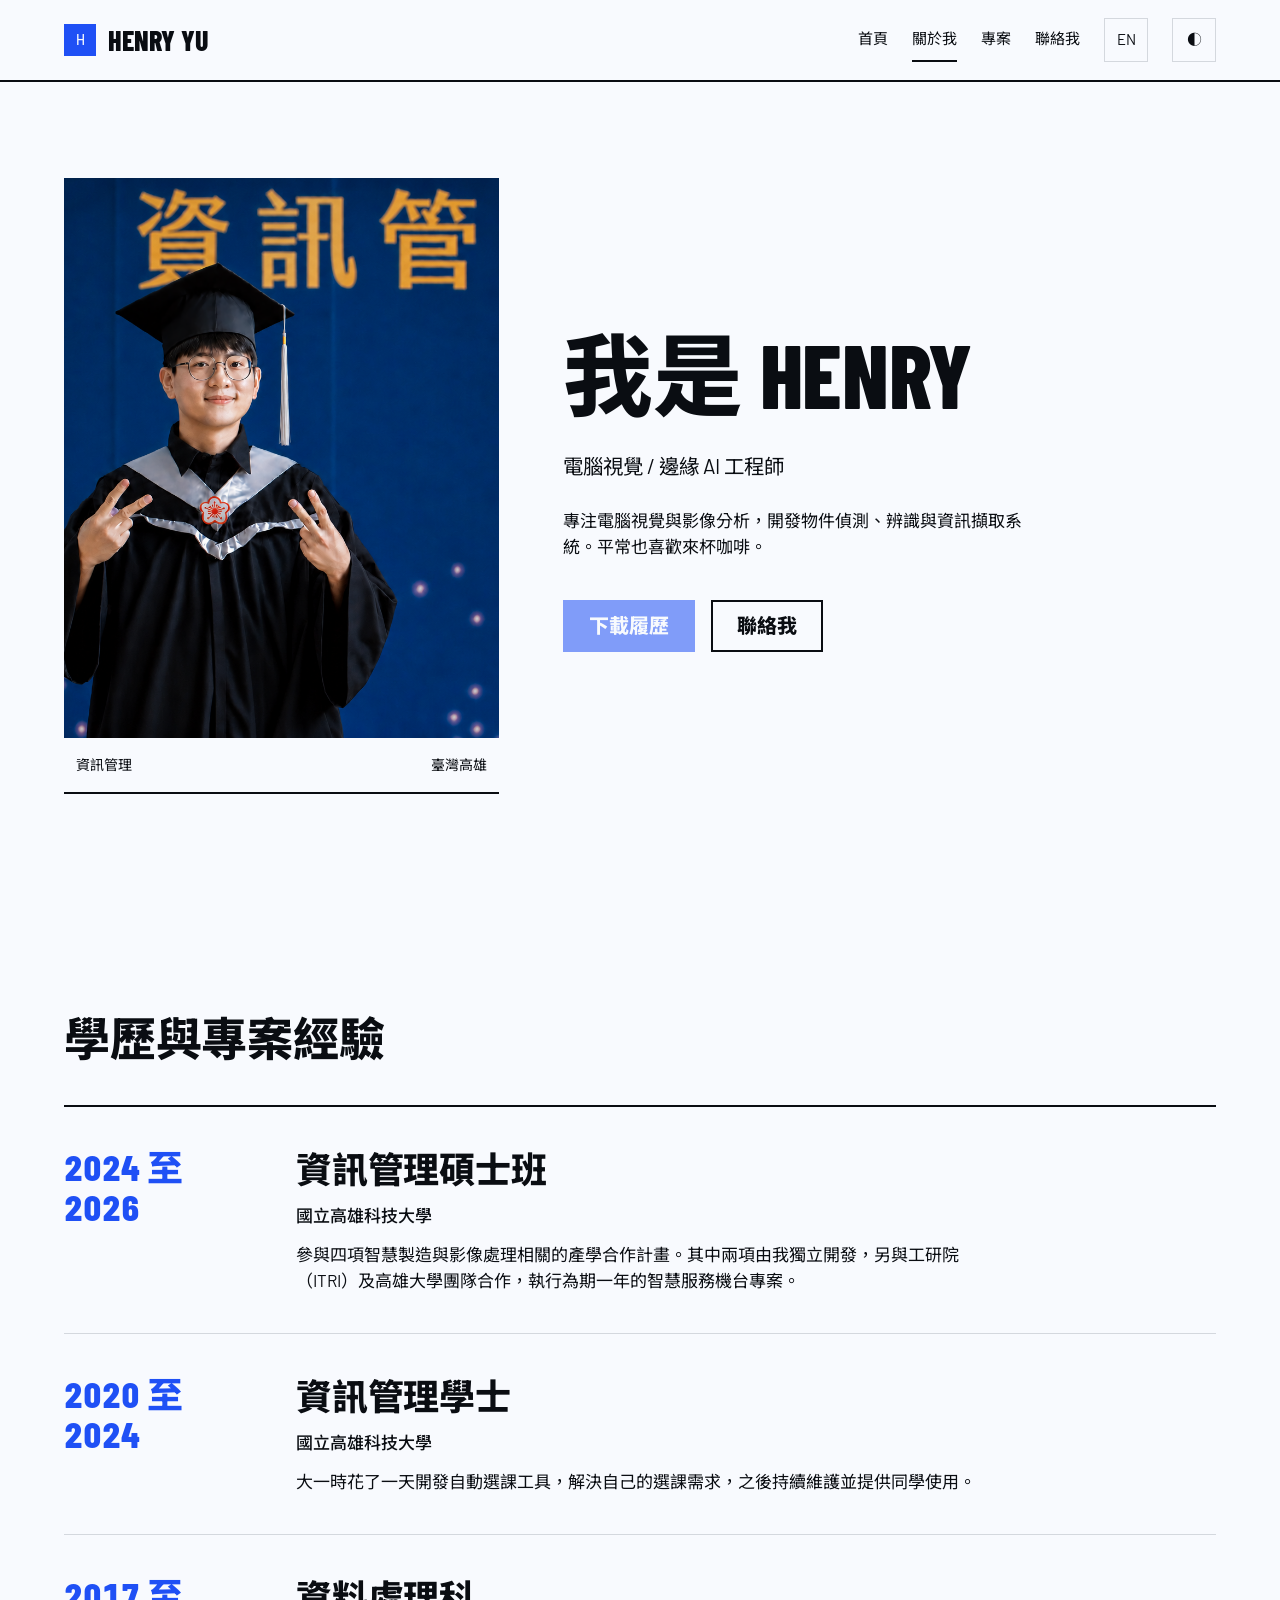
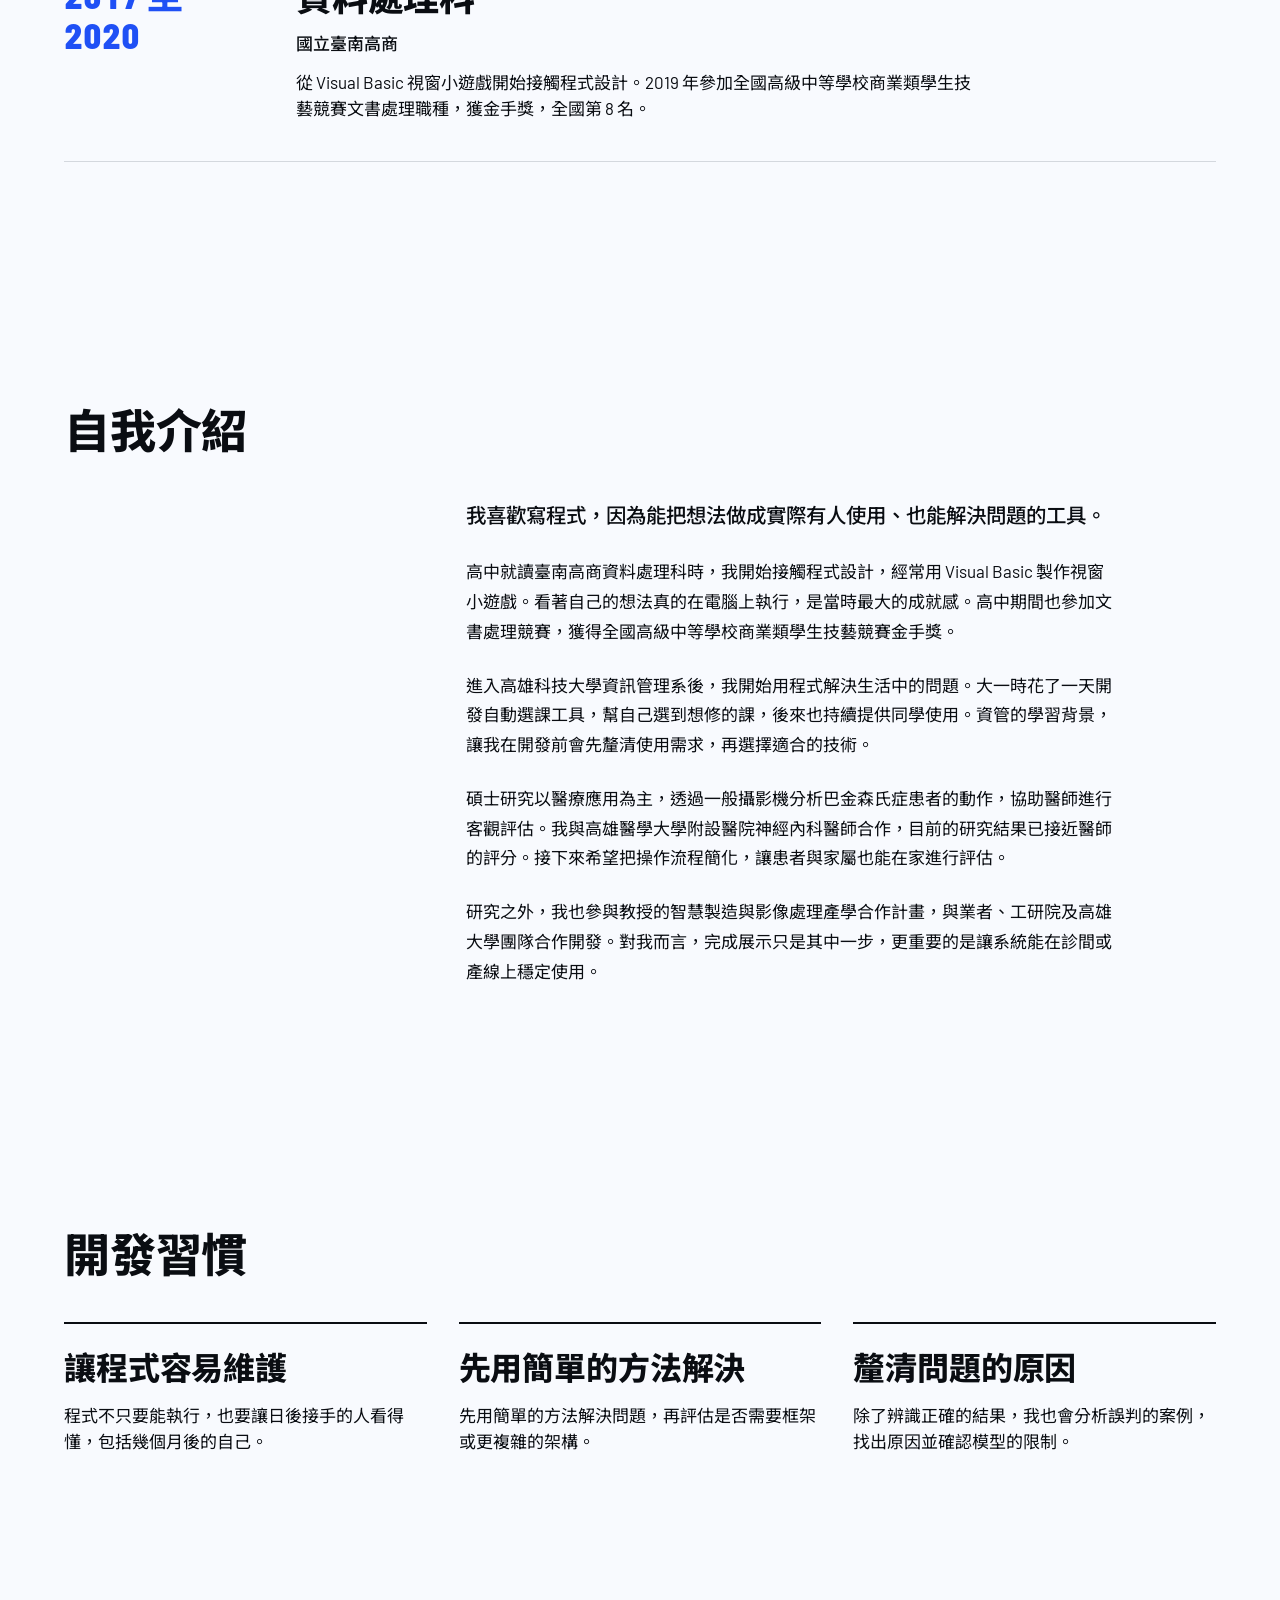
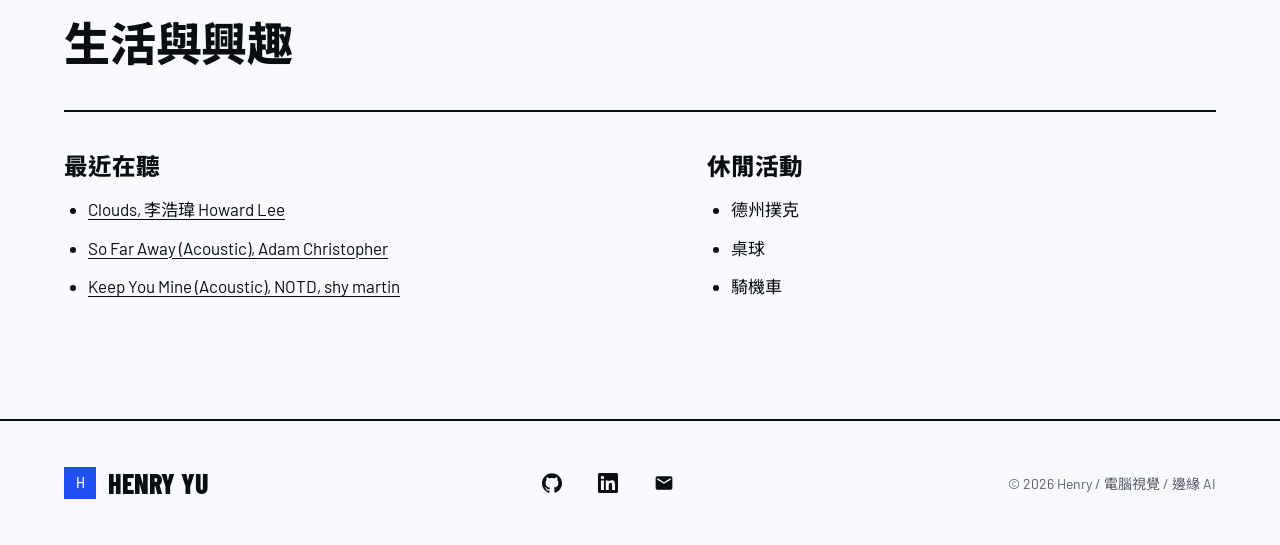
==== commit ca4b97d8: "Rewrite portfolio Chinese copy for Taiwanese readers Use natural resume headings, rewrite the introd" ====
--- a/about.html
+++ b/about.html
@@ -1,17 +1,23 @@
-<!DOCTYPE html><html lang="zh-Hant" data-theme="light"><head>
+<!DOCTYPE html>
+<html lang="zh-Hant" data-theme="light"><head>
 <meta charset="UTF-8">
 <script>
 (function () {
   var root = document.documentElement;
-  var theme = root.getAttribute("data-theme") || "light";
+  var theme = window.matchMedia && window.matchMedia("(prefers-color-scheme: dark)").matches ? "dark" : "light";
+  var themeSource = "system";
   var language = "zh";
   try {
     var saved = localStorage.getItem("pf-theme");
-    if (saved === "dark" || saved === "light") theme = saved;
+    if (saved === "dark" || saved === "light") {
+      theme = saved;
+      themeSource = "user";
+    }
     var savedLanguage = localStorage.getItem("pf-lang");
     if (savedLanguage === "en" || savedLanguage === "zh") language = savedLanguage;
   } catch (_) {}
   root.setAttribute("data-theme", theme);
+  root.setAttribute("data-theme-source", themeSource);
   root.style.colorScheme = theme;
   var markupLanguage = root.lang === "en" ? "en" : "zh";
   if (markupLanguage !== language) root.setAttribute("data-language-pending", "");
@@ -40,7 +46,7 @@
 <div class="bg-fx"></div>
 <div class="progress" id="progress" style="width: 0%;"></div>
 
-<div id="site-nav"><nav class="nav"><div class="nav-in"><a href="index.html" class="logo" aria-label="Henry Yu home"><span class="mk">H</span>Henry Yu</a><div class="nav-right"><div class="nav-links" id="nav-links"><a href="index.html" data-en="Home" data-zh="首頁">首頁</a><a href="about.html" class="active" aria-current="page" data-en="About" data-zh="關於">關於</a><a href="projects.html" data-en="Projects" data-zh="專案">專案</a><a href="index.html#contact" data-en="Contact" data-zh="聯絡">聯絡</a></div><button type="button" class="icon-btn" id="lang" aria-label="切換語言 / language" title="Switch to English">EN</button><button type="button" class="icon-btn" id="theme" aria-label="切換主題 / theme" title="亮/暗" aria-pressed="false">◐</button><button type="button" class="icon-btn burger" id="burger" aria-controls="nav-links" aria-label="選單 / menu" aria-expanded="false"><svg width="20" height="20" viewBox="0 0 24 24" fill="none" stroke="currentColor" stroke-width="1.7" aria-hidden="true"><path d="M4 6h16M4 12h16M4 18h16"></path></svg></button></div></div></nav></div>
+<div id="site-nav"><nav class="nav"><div class="nav-in"><a href="index.html" class="logo" aria-label="Henry Yu home"><span class="mk">H</span>Henry Yu</a><div class="nav-right"><div class="nav-links" id="nav-links"><a href="index.html" data-en="Home" data-zh="首頁">首頁</a><a href="about.html" class="active" aria-current="page" data-en="About" data-zh="關於我">關於我</a><a href="projects.html" data-en="Projects" data-zh="專案">專案</a><a href="index.html#contact" data-en="Contact" data-zh="聯絡我">聯絡我</a></div><button type="button" class="icon-btn" id="lang" aria-label="切換語言 / language" title="Switch to English">EN</button><button type="button" class="icon-btn" id="theme" aria-label="切換主題 / theme" title="亮/暗" aria-pressed="false">◐</button><button type="button" class="icon-btn burger" id="burger" aria-controls="nav-links" aria-label="選單 / menu" aria-expanded="false"><svg width="20" height="20" viewBox="0 0 24 24" fill="none" stroke="currentColor" stroke-width="1.7" aria-hidden="true"><path d="M4 6h16M4 12h16M4 18h16"></path></svg></button></div></div></nav></div>
 <main id="main-content">
 
 <!-- ===== 頁首 + 照片 ===== -->
@@ -54,14 +60,14 @@
     <span class="photo-tag">Subject, H.Yu</span>
     <span class="photo-cap">
       <span data-en="Information Management" data-zh="資訊管理">資訊管理</span>
-      <span class="photo-loc" data-bind="location">高雄 / 臺灣</span>
+      <span class="photo-loc" data-bind="location">臺灣高雄</span>
     </span>
   </div>
   <div data-reveal="" class="in">
 
     <h1><span data-en="I’m" data-zh="我是">我是</span> <span data-bind="name">Henry</span></h1>
     <p class="role" data-bind="role">電腦視覺 / 邊緣 AI 工程師</p>
-    <p class="tag" data-bind="tagline">打造看得懂畫面的視覺系統, 偵測、辨識，把影像裡的內容讀成可用的資訊。喜歡電腦視覺、影像分析，以及一杯深夜的咖啡。</p>
+    <p class="tag" data-bind="tagline">專注電腦視覺與影像分析，開發物件偵測、辨識與資訊擷取系統。平常也喜歡來杯咖啡。</p>
     <div class="hero-btns">
       <a class="btn btn-primary" data-href="resume" target="_blank" rel="noopener" data-en="Download CV" data-zh="下載履歷" href="#" aria-disabled="true" title="履歷 PDF 尚未提供，請先聯絡我">下載履歷</a>
       <a class="btn btn-ghost" href="index.html#contact" data-en="Contact me" data-zh="聯絡我">聯絡我</a>
@@ -72,34 +78,34 @@
 <!-- ===== 經歷時間軸 ===== -->
 <section class="wrap section-space">
   <div class="sec-numbered" data-reveal="">
-    <div class="top"><h2 data-en="Experience" data-zh="經歷">經歷</h2></div>
+    <div class="top"><h2 data-en="Experience" data-zh="學歷與專案經驗">學歷與專案經驗</h2></div>
   </div>
   <div class="timeline" data-reveal="">
     <div class="tl-item">
       <div class="when" data-en="2024 to 2026" data-zh="2024 至 2026">2024 至 2026</div>
-      <h3 data-en="M.S. in Information Management" data-zh="資訊管理學系 碩士班">資訊管理學系 碩士班</h3>
+      <h3 data-en="M.S. in Information Management" data-zh="資訊管理碩士班">資訊管理碩士班</h3>
       <div class="where" data-en="National Kaohsiung University of Science and Technology" data-zh="國立高雄科技大學">國立高雄科技大學</div>
-      <p data-en="Alongside my thesis research, I took on four industry-academia projects for my advisor, all centered on smart manufacturing and image processing, solo-owning two of them in partnership with a smart-manufacturing company, and co-running a year-long project with ITRI and a team from National University of Kaohsiung." data-zh="除了論文研究，還接下教授四項產學合作計畫，主題皆聚焦智慧製造與影像處理；其中獨自負責與智慧製造公司合作的兩項計畫，並與工研院（ITRI）及高雄大學的師生共同執行一項為期一年的專案。">除了論文研究，還接下教授四項產學合作計畫，主題皆聚焦智慧製造與影像處理；其中獨自負責與智慧製造公司合作的兩項計畫，並與工研院（ITRI）及高雄大學的師生共同執行一項為期一年的專案。</p>
+      <p data-en="Alongside my thesis research, I took on four industry-academia projects for my advisor, all centered on smart manufacturing and image processing, solo-owning two of them in partnership with a smart-manufacturing company, and co-running a year-long project with ITRI and a team from National University of Kaohsiung." data-zh="參與四項智慧製造與影像處理相關的產學合作計畫。其中兩項由我獨立開發，另與工研院（ITRI）及高雄大學團隊合作，執行為期一年的智慧服務機台專案。">參與四項智慧製造與影像處理相關的產學合作計畫。其中兩項由我獨立開發，另與工研院（ITRI）及高雄大學團隊合作，執行為期一年的智慧服務機台專案。</p>
     </div>
     <div class="tl-item">
       <div class="when" data-en="2020 to 2024" data-zh="2020 至 2024">2020 至 2024</div>
-      <h3 data-en="B.S. in Information Management" data-zh="資訊管理學系 學士">資訊管理學系 學士</h3>
+      <h3 data-en="B.S. in Information Management" data-zh="資訊管理學士">資訊管理學士</h3>
       <div class="where" data-en="National Kaohsiung University of Science and Technology" data-zh="國立高雄科技大學">國立高雄科技大學</div>
-      <p data-en="In my first year, I spent a single day building a course-registration bot on my own, and packed my entire class schedule with it." data-zh="大一時，我花了一天獨自寫出選課搶課程式，把自己的課表排得滿滿的。">大一時，我花了一天獨自寫出選課搶課程式，把自己的課表排得滿滿的。</p>
+      <p data-en="In my first year, I spent a single day building a course-registration bot on my own, and packed my entire class schedule with it." data-zh="大一時花了一天開發自動選課工具，解決自己的選課需求，之後持續維護並提供同學使用。">大一時花了一天開發自動選課工具，解決自己的選課需求，之後持續維護並提供同學使用。</p>
     </div>
     <div class="tl-item">
       <div class="when" data-en="2017 to 2020" data-zh="2017 至 2020">2017 至 2020</div>
       <h3 data-en="Data Processing Track" data-zh="資料處理科">資料處理科</h3>
       <div class="where" data-en="Tainan Commercial Senior High School" data-zh="國立臺南高商">國立臺南高商</div>
-      <p data-en="After my first encounter with computers, I spent much of my time building little Windows games in Visual Basic. In 2019 I competed in the National High School Commercial Skills Competition (Word Processing) and won the Gold Hand Award, placing 8th nationwide." data-zh="第一次接觸電腦後，我便經常用 Visual Basic 開發視窗小遊戲；2019 年參加全國高級中等學校商業類學生技藝競賽文書處理職種，獲金手獎全國第 8 名。">第一次接觸電腦後，我便經常用 Visual Basic 開發視窗小遊戲；2019 年參加全國高級中等學校商業類學生技藝競賽文書處理職種，獲金手獎全國第 8 名。</p>
+      <p data-en="After my first encounter with computers, I spent much of my time building little Windows games in Visual Basic. In 2019 I competed in the National High School Commercial Skills Competition (Word Processing) and won the Gold Hand Award, placing 8th nationwide." data-zh="從 Visual Basic 視窗小遊戲開始接觸程式設計。2019 年參加全國高級中等學校商業類學生技藝競賽文書處理職種，獲金手獎，全國第 8 名。">從 Visual Basic 視窗小遊戲開始接觸程式設計。2019 年參加全國高級中等學校商業類學生技藝競賽文書處理職種，獲金手獎，全國第 8 名。</p>
     </div>
   </div>
 </section>
 
-<!-- ===== 我的故事 ===== -->
+<!-- ===== 自我介紹 ===== -->
 <section class="wrap section-space">
   <div class="sec-quiet" data-reveal="">
-    <h2 data-en="My story" data-zh="我的故事">我的故事</h2>
+    <h2 data-en="My story" data-zh="自我介紹">自我介紹</h2>
   </div>
   <div data-reveal="">
     <div class="prose" data-block="en" hidden="">
@@ -110,11 +116,11 @@
       <p>Beyond the thesis, I’ve also taken on several industry-academia projects for my advisor in smart manufacturing and image processing, working with companies and with teams from ITRI and National University of Kaohsiung to get models and algorithms running on real production lines. More than a polished demo, I care whether something holds up reliably in the real world, whether that’s a clinic or a factory floor. That’s the direction I want to keep building in.</p>
     </div>
     <div class="prose" data-block="zh">
-      <p class="lead-line">對我來說，寫程式最有趣的地方，是把一個模糊的想法，一步步變成真的能跑、能用、能解決問題的東西。</p>
-      <p>我和電腦的緣分，從臺南高商資料處理科開始。那時第一次接觸程式，就著迷於用 Visual Basic 做出一個個視窗小遊戲，看著腦中的點子變成螢幕上會動的東西，是最初讓我停不下來的理由。也在那段時間，靠著文書處理拿下全國高級中等學校商業類學生技藝競賽的金手獎。</p>
-      <p>上了高雄科技大學資訊管理系後，我開始把這份興趣往「解決真實問題」推進。印象最深的是大一，花了一天寫出選課搶課程式，把自己的課表排得滿滿，那是我第一次體會到，程式可以直接改變自己的生活。資管的訓練也讓我習慣同時看技術與需求兩邊，而不只是埋頭寫程式。</p>
-      <p>現在念碩士，我把重心轉向了醫療。我的研究讓一支普通的攝影機就能客觀評估巴金森氏症患者的動作，這件事過去多半得靠醫師當場用肉眼判斷。我真正想做到的，是讓評估不只客觀，還簡單到病患與家屬在家就能自己完成。為此，我和高雄醫學大學附設醫院神經內科的醫師密切合作，目前的結果也已經相當接近醫師的評分。</p>
-      <p>論文之外，我也接下教授的多項產學合作計畫，主題聚焦智慧製造與影像處理，和業界以及工研院、高雄大學的團隊一起，把模型與演算法落地到真正的產線情境。比起漂亮的 demo，我更在意一件事能不能穩定地在現實中運作，無論是在診間，還是在產線上。這也是我想一直做下去的方向。</p>
+      <p class="lead-line">我喜歡寫程式，因為能把想法做成實際有人使用、也能解決問題的工具。</p>
+      <p>高中就讀臺南高商資料處理科時，我開始接觸程式設計，經常用 Visual Basic 製作視窗小遊戲。看著自己的想法真的在電腦上執行，是當時最大的成就感。高中期間也參加文書處理競賽，獲得全國高級中等學校商業類學生技藝競賽金手獎。</p>
+      <p>進入高雄科技大學資訊管理系後，我開始用程式解決生活中的問題。大一時花了一天開發自動選課工具，幫自己選到想修的課，後來也持續提供同學使用。資管的學習背景，讓我在開發前會先釐清使用需求，再選擇適合的技術。</p>
+      <p>碩士研究以醫療應用為主，透過一般攝影機分析巴金森氏症患者的動作，協助醫師進行客觀評估。我與高雄醫學大學附設醫院神經內科醫師合作，目前的研究結果已接近醫師的評分。接下來希望把操作流程簡化，讓患者與家屬也能在家進行評估。</p>
+      <p>研究之外，我也參與教授的智慧製造與影像處理產學合作計畫，與業者、工研院及高雄大學團隊合作開發。對我而言，完成展示只是其中一步，更重要的是讓系統能在診間或產線上穩定使用。</p>
     </div>
   </div>
 </section>
@@ -124,36 +130,36 @@
   <div class="sec-split" data-reveal="">
 
     <div>
-      <h2 data-en="What I believe" data-zh="我相信的事">我相信的事</h2>
+      <h2 data-en="What I believe" data-zh="開發習慣">開發習慣</h2>
     </div>
   </div>
   <div class="values">
     <article class="vcard" data-reveal="">
 
-      <h3 data-en="Write for the next person" data-zh="為下一個人而寫">為下一個人而寫</h3>
-      <p data-en="Nine out of ten readers of your code are future maintainers, including you in three months. Readability first." data-zh="程式碼的讀者，九成是未來的維護者，包括三個月後的自己。可讀性優先。">程式碼的讀者，九成是未來的維護者，包括三個月後的自己。可讀性優先。</p>
+      <h3 data-en="Write for the next person" data-zh="讓程式容易維護">讓程式容易維護</h3>
+      <p data-en="Nine out of ten readers of your code are future maintainers, including you in three months. Readability first." data-zh="程式不只要能執行，也要讓日後接手的人看得懂，包括幾個月後的自己。">程式不只要能執行，也要讓日後接手的人看得懂，包括幾個月後的自己。</p>
     </article>
     <article class="vcard" data-reveal="">
 
-      <h3 data-en="Simple before clever" data-zh="先簡單，再聰明">先簡單，再聰明</h3>
-      <p data-en="If one function solves it, don’t reach for a framework first. Spend complexity where it counts." data-zh="能用一個函式解決的，就不要先上框架。複雜度要花在刀口上。">能用一個函式解決的，就不要先上框架。複雜度要花在刀口上。</p>
+      <h3 data-en="Simple before clever" data-zh="先用簡單的方法解決">先用簡單的方法解決</h3>
+      <p data-en="If one function solves it, don’t reach for a framework first. Spend complexity where it counts." data-zh="先用簡單的方法解決問題，再評估是否需要框架或更複雜的架構。">先用簡單的方法解決問題，再評估是否需要框架或更複雜的架構。</p>
     </article>
     <article class="vcard" data-reveal="">
 
-      <h3 data-en="Know why it fails" data-zh="搞懂它為什麼錯">搞懂它為什麼錯</h3>
-      <p data-en="A model that’s right by luck will fail by surprise. I care about the cases it gets wrong as much as the ones it gets right." data-zh="靠運氣對的模型，遲早會莫名其妙地錯。它錯在哪，我和它對在哪一樣在意。">靠運氣對的模型，遲早會莫名其妙地錯。它錯在哪，我和它對在哪一樣在意。</p>
+      <h3 data-en="Know why it fails" data-zh="釐清問題的原因">釐清問題的原因</h3>
+      <p data-en="A model that’s right by luck will fail by surprise. I care about the cases it gets wrong as much as the ones it gets right." data-zh="除了辨識正確的結果，我也會分析誤判的案例，找出原因並確認模型的限制。">除了辨識正確的結果，我也會分析誤判的案例，找出原因並確認模型的限制。</p>
     </article>
   </div>
 </section>
 
-<!-- ===== 螢幕之外 ===== -->
+<!-- ===== 生活與興趣 ===== -->
 <aside class="wrap section-space offscreen">
   <div class="sec-quiet" data-reveal="">
-    <h2 data-en="Off screen" data-zh="螢幕之外">螢幕之外</h2>
+    <h2 data-en="Off screen" data-zh="生活與興趣">生活與興趣</h2>
   </div>
   <div class="mini-cols" data-reveal="">
     <article class="cell c-side">
-      <span class="en" data-en="Listening" data-zh="在聽">在聽</span>
+      <span class="en" data-en="Listening" data-zh="音樂">音樂</span>
       <h3 data-en="On repeat" data-zh="最近在聽">最近在聽</h3>
       <ul>
         <li><a href="https://open.spotify.com/track/4tib3tkIn1FN3WQw2RMdAi" target="_blank" rel="noopener">Clouds, 李浩瑋 Howard Lee</a></li>
@@ -163,7 +169,7 @@
     </article>
     <article class="cell c-side">
       <span class="en" data-en="Hobbies" data-zh="興趣">興趣</span>
-      <h3 data-en="When I’m not coding" data-zh="不寫程式的時候">不寫程式的時候</h3>
+      <h3 data-en="When I’m not coding" data-zh="休閒活動">休閒活動</h3>
       <ul>
         <li><span data-en="Texas hold'em" data-zh="德州撲克">德州撲克</span></li>
         <li><span data-en="Table tennis" data-zh="桌球">桌球</span></li>
@@ -180,4 +186,5 @@
 <script src="assets/js/app.js"></script>
 
 
+
 </body></html>
--- a/assets/css/style.css
+++ b/assets/css/style.css
@@ -73,6 +73,7 @@
 .profile-facts .c-stat{display:grid;grid-template-columns:100px minmax(0,1fr);align-items:center;gap:var(--gap-columns);padding-block:var(--space-lg);border-bottom:1px solid var(--color-rule)}
 .c-stat .num{font:800 64px/1 var(--font-display);color:var(--color-signal);font-variant-numeric:tabular-nums}
 .c-stat .k{font-size:16px}
+.c-stat .num.rank{font-size:40px;white-space:nowrap}
 .current-note{margin-top:var(--space-xl);display:grid;grid-template-columns:minmax(0,1fr) minmax(0,1.15fr);gap:var(--gap-columns);padding-top:var(--space-lg);border-top:1px solid var(--color-rule)}
 .current-note h3{font-size:32px}
 .current-note ul{list-style:none;padding:0}
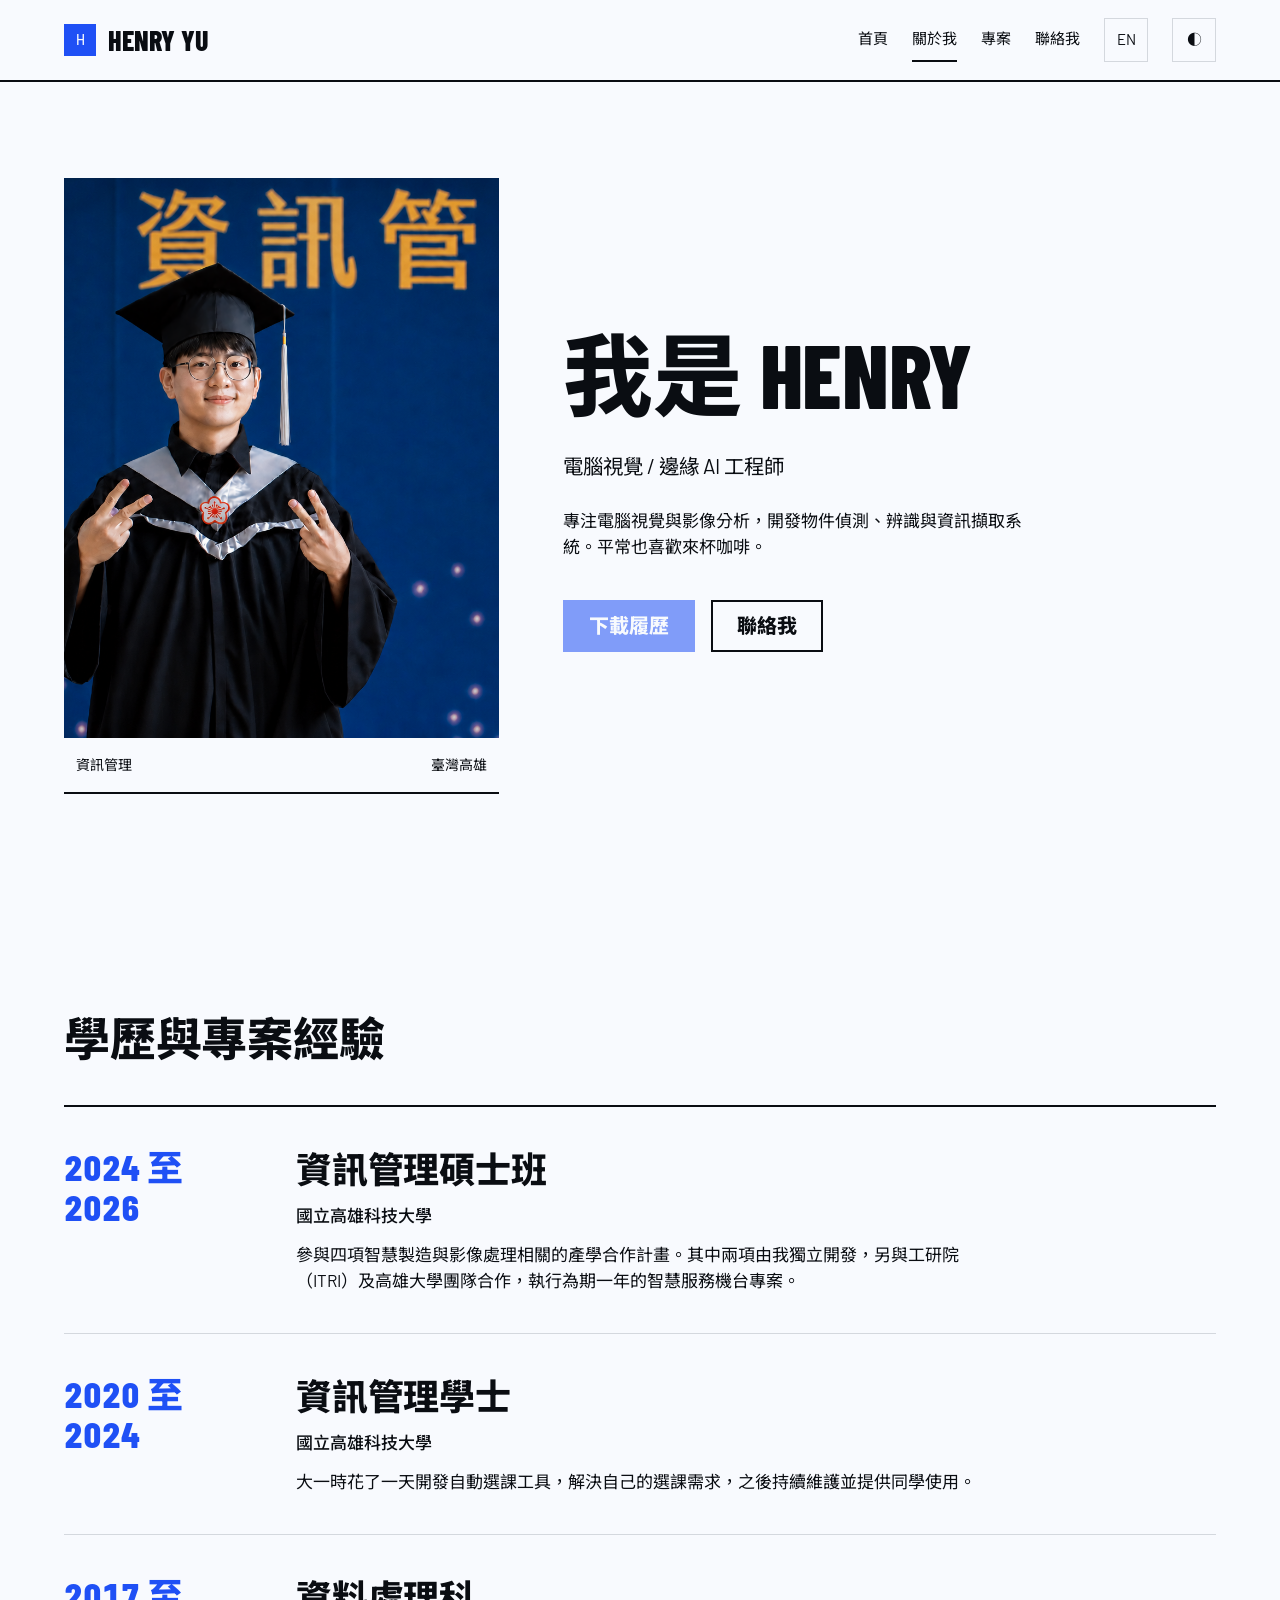
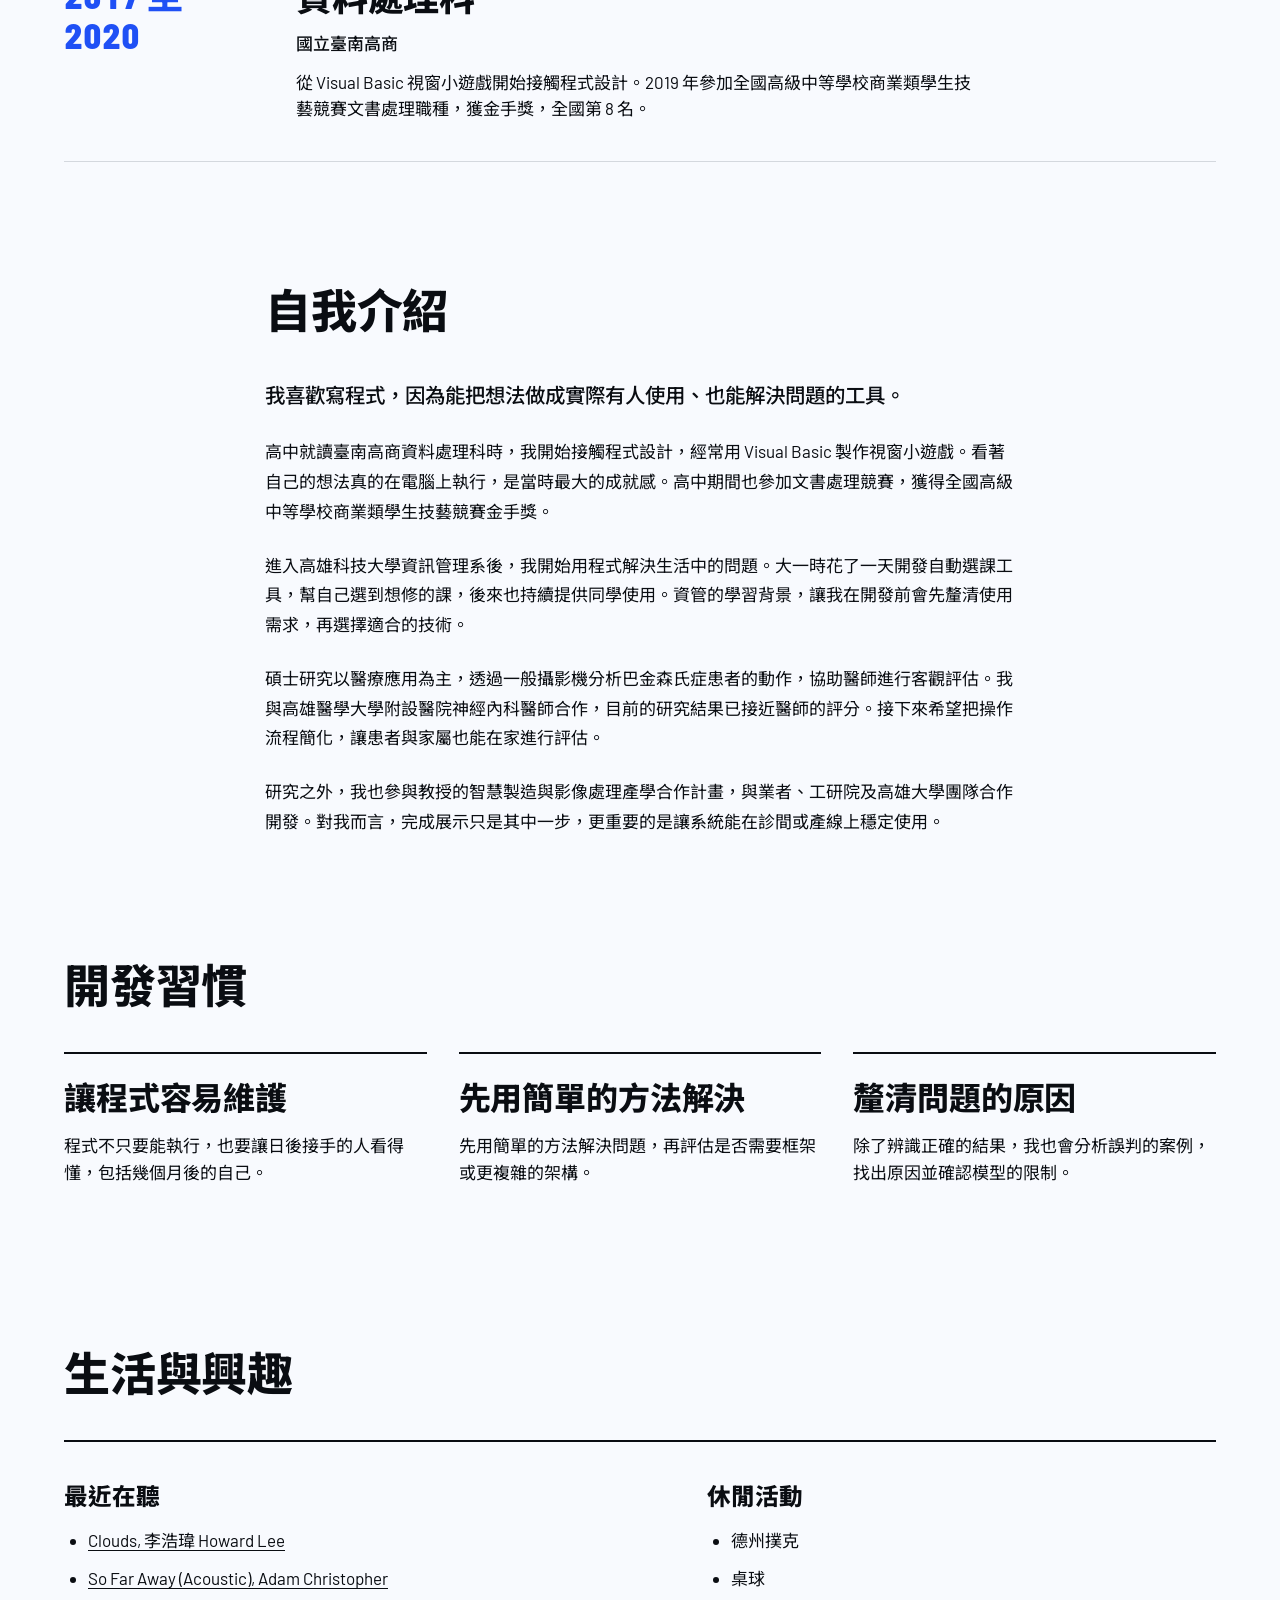
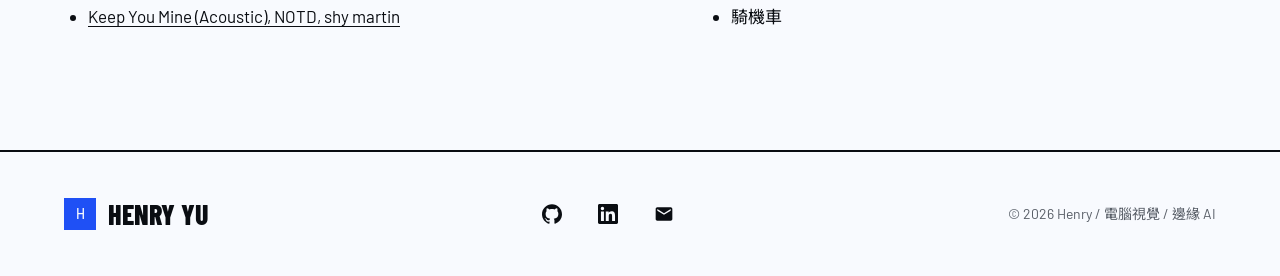
==== commit e3710b9c: "Align About introduction heading and prose in one reading column Center the shared reading measure, " ====
--- a/about.html
+++ b/about.html
@@ -103,7 +103,7 @@
 </section>
 
 <!-- ===== 自我介紹 ===== -->
-<section class="wrap section-space">
+<section class="wrap section-space about-story">
   <div class="sec-quiet" data-reveal="">
     <h2 data-en="My story" data-zh="自我介紹">自我介紹</h2>
   </div>
--- a/assets/css/style.css
+++ b/assets/css/style.css
@@ -132,7 +132,10 @@
 .about-hero h1{font-size:clamp(64px,7vw,100px)!important;font-weight:800!important;margin:0 0 var(--space-lg)!important}
 .about-hero .role{font-size:var(--text-lead)!important}
 .about-hero .tag{margin-top:var(--space-lg);max-width:48ch}
-.prose{max-width:75ch;margin-left:auto;line-height:1.75}
+.prose{max-width:75ch;margin-inline:auto;line-height:1.75}
+.about-story{padding-block:0}
+.about-story .sec-quiet{max-width:75ch;margin-inline:auto}
+.about-story .prose p{max-width:none}
 .prose p+p{margin-top:var(--space-lg)}
 .prose .lead-line{font-size:var(--text-lead);font-weight:500}
 .timeline{border-top:2px solid var(--color-ink)}
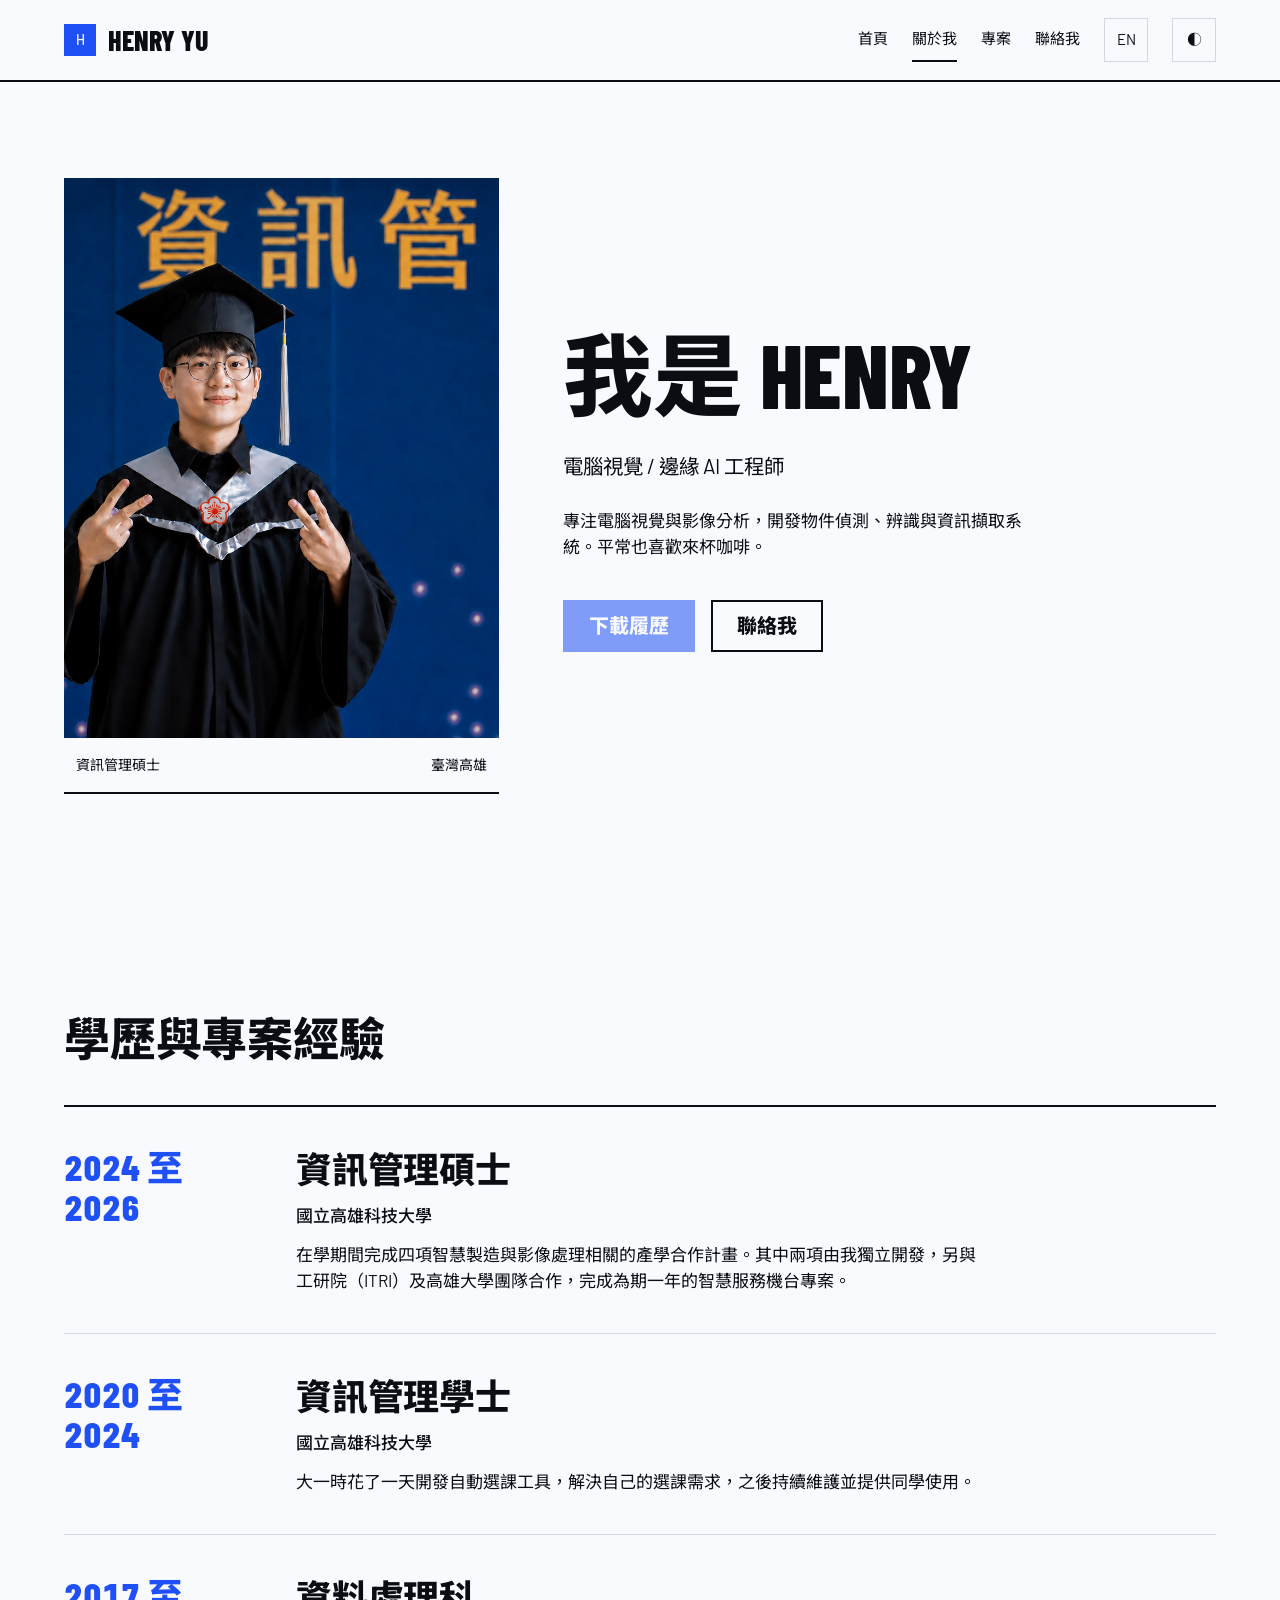
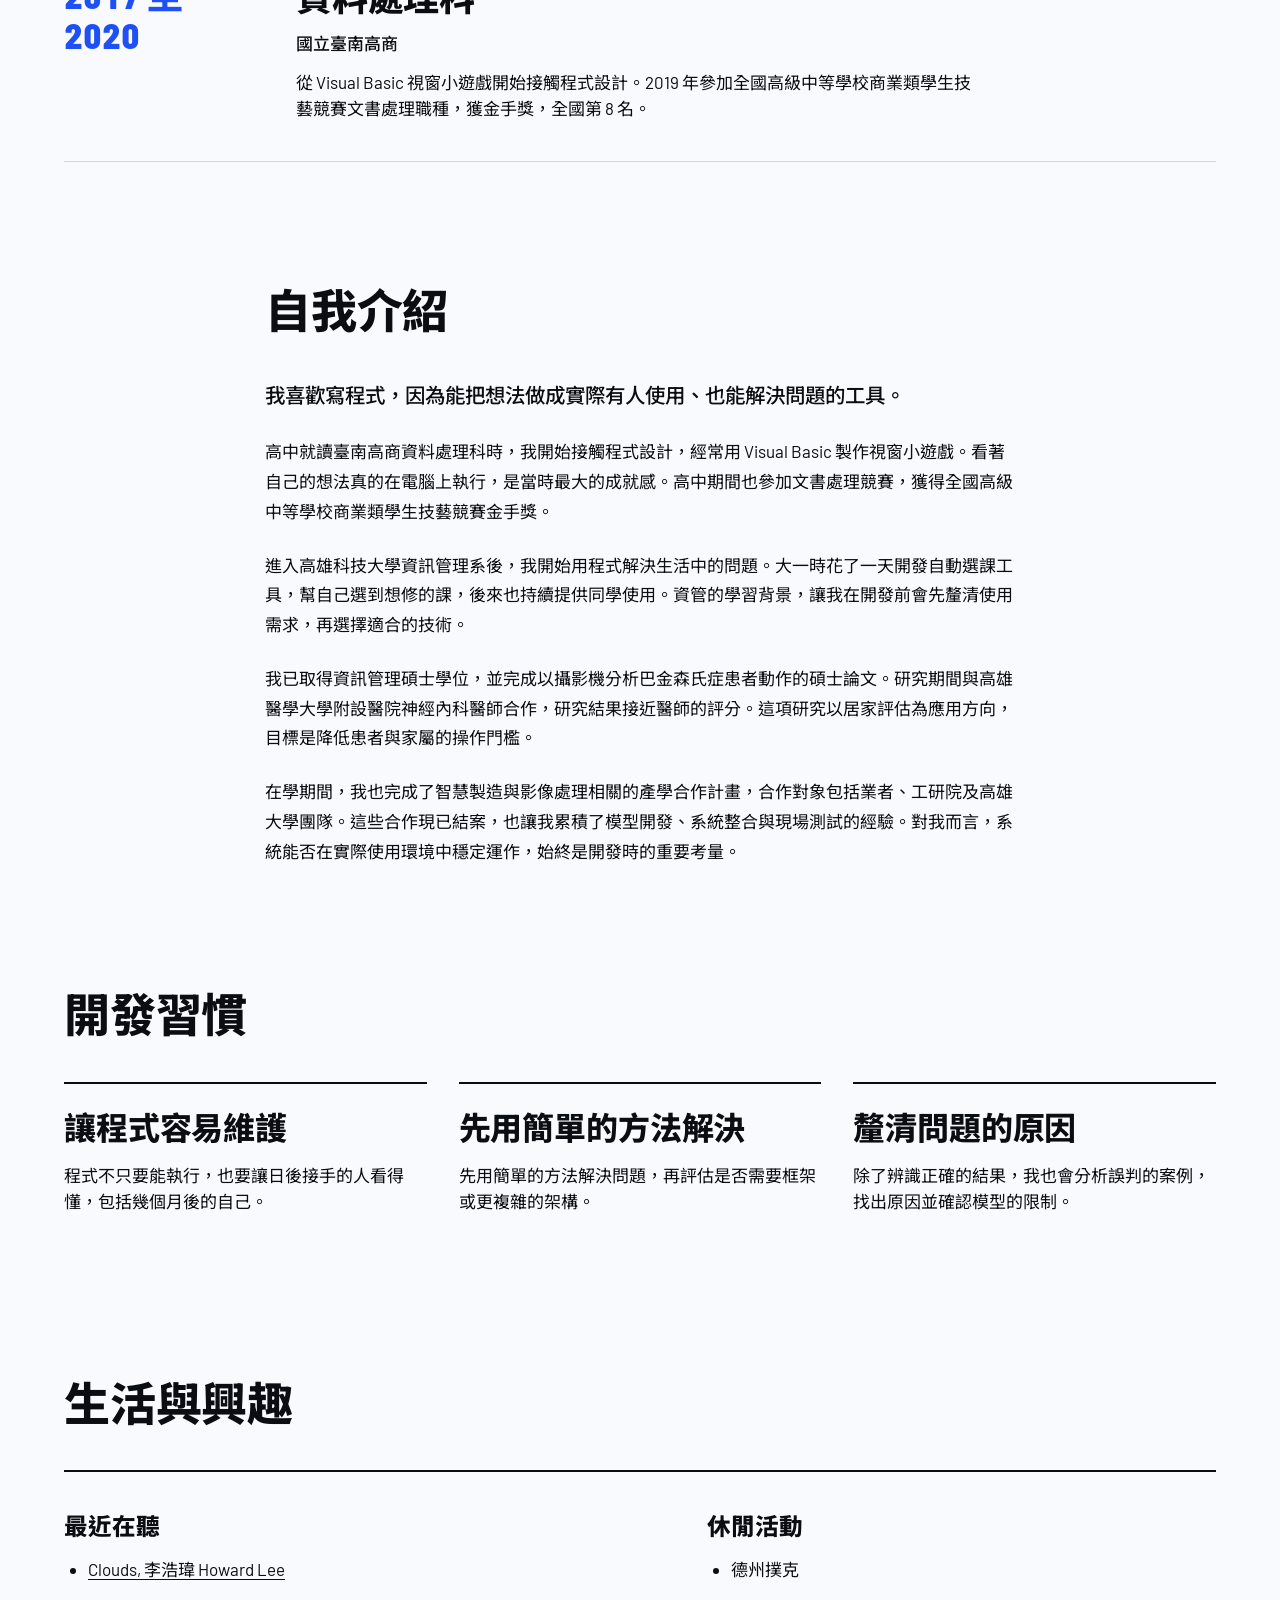
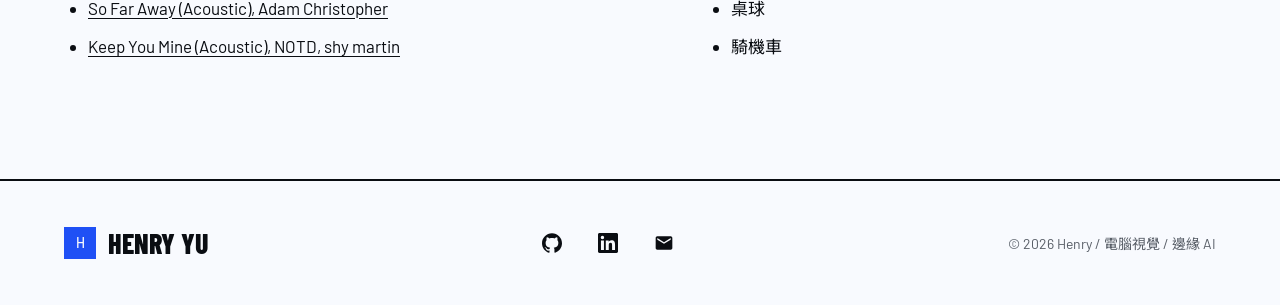
==== commit 51f22da3: "Update portfolio to reflect graduation and completed research Present the Information Management deg" ====
--- a/about.html
+++ b/about.html
@@ -59,7 +59,7 @@
     <span class="photo-scrim" aria-hidden="true"></span>
     <span class="photo-tag">Subject, H.Yu</span>
     <span class="photo-cap">
-      <span data-en="Information Management" data-zh="資訊管理">資訊管理</span>
+      <span data-en="M.S., Information Management" data-zh="資訊管理碩士">資訊管理碩士</span>
       <span class="photo-loc" data-bind="location">臺灣高雄</span>
     </span>
   </div>
@@ -83,9 +83,9 @@
   <div class="timeline" data-reveal="">
     <div class="tl-item">
       <div class="when" data-en="2024 to 2026" data-zh="2024 至 2026">2024 至 2026</div>
-      <h3 data-en="M.S. in Information Management" data-zh="資訊管理碩士班">資訊管理碩士班</h3>
+      <h3 data-en="M.S. in Information Management" data-zh="資訊管理碩士">資訊管理碩士</h3>
       <div class="where" data-en="National Kaohsiung University of Science and Technology" data-zh="國立高雄科技大學">國立高雄科技大學</div>
-      <p data-en="Alongside my thesis research, I took on four industry-academia projects for my advisor, all centered on smart manufacturing and image processing, solo-owning two of them in partnership with a smart-manufacturing company, and co-running a year-long project with ITRI and a team from National University of Kaohsiung." data-zh="參與四項智慧製造與影像處理相關的產學合作計畫。其中兩項由我獨立開發，另與工研院（ITRI）及高雄大學團隊合作，執行為期一年的智慧服務機台專案。">參與四項智慧製造與影像處理相關的產學合作計畫。其中兩項由我獨立開發，另與工研院（ITRI）及高雄大學團隊合作，執行為期一年的智慧服務機台專案。</p>
+      <p data-en="During my master’s studies, I completed four industry-academia projects in smart manufacturing and image processing. I independently developed two projects for a manufacturing partner and worked on a year-long kiosk project with ITRI and National University of Kaohsiung." data-zh="在學期間完成四項智慧製造與影像處理相關的產學合作計畫。其中兩項由我獨立開發，另與工研院（ITRI）及高雄大學團隊合作，完成為期一年的智慧服務機台專案。">在學期間完成四項智慧製造與影像處理相關的產學合作計畫。其中兩項由我獨立開發，另與工研院（ITRI）及高雄大學團隊合作，完成為期一年的智慧服務機台專案。</p>
     </div>
     <div class="tl-item">
       <div class="when" data-en="2020 to 2024" data-zh="2020 至 2024">2020 至 2024</div>
@@ -112,15 +112,15 @@
       <p class="lead-line">For me, the best part of programming is taking a vague idea and turning it, step by step, into something that actually runs, gets used, and solves a real problem.</p>
       <p>My relationship with computers started in the Data Processing track at Tainan Commercial Senior High. Writing my first programs there, little Windows games in Visual Basic, hooked me: watching an idea in my head become something moving on screen was the reason I couldn’t stop. Around the same time, word processing earned me a Gold Hand Award at the National High School Commercial Skills Competition.</p>
       <p>Studying Information Management at National Kaohsiung University of Science and Technology, I started pushing that curiosity toward real problems. The moment I remember most was my first year: I spent a single day writing a course-registration bot and packed my whole schedule with it, the first time I felt that code could directly change my own life. An IM background also trained me to keep one eye on the technology and one on the actual need, instead of just heads-down coding.</p>
-      <p>Now, as a master’s student, I’ve shifted my focus to healthcare. My research lets an ordinary camera objectively assess the movements of people with Parkinson’s disease, something doctors have mostly had to judge by eye, on the spot. What I really want is for that assessment to be not just objective, but simple enough for patients and their families to do at home. It’s brought me into close work with neurologists at Kaohsiung Medical University Hospital, and the results already come close to the doctors’ own scoring.</p>
-      <p>Beyond the thesis, I’ve also taken on several industry-academia projects for my advisor in smart manufacturing and image processing, working with companies and with teams from ITRI and National University of Kaohsiung to get models and algorithms running on real production lines. More than a polished demo, I care whether something holds up reliably in the real world, whether that’s a clinic or a factory floor. That’s the direction I want to keep building in.</p>
+      <p>I have since completed my master’s degree and thesis on camera-based movement assessment for Parkinson’s disease. During the research, I worked with neurologists at Kaohsiung Medical University Hospital, and the results came close to their scoring. The work explored how an ordinary camera could support objective assessment, with home use as a research goal.</p>
+      <p>During my studies, I also completed industry-academia projects in smart manufacturing and image processing with companies, ITRI and National University of Kaohsiung. These collaborations have concluded and gave me experience in model development, system integration and on-site testing. I continue to value systems that work reliably in practice, beyond a polished demonstration.</p>
     </div>
     <div class="prose" data-block="zh">
       <p class="lead-line">我喜歡寫程式，因為能把想法做成實際有人使用、也能解決問題的工具。</p>
       <p>高中就讀臺南高商資料處理科時，我開始接觸程式設計，經常用 Visual Basic 製作視窗小遊戲。看著自己的想法真的在電腦上執行，是當時最大的成就感。高中期間也參加文書處理競賽，獲得全國高級中等學校商業類學生技藝競賽金手獎。</p>
       <p>進入高雄科技大學資訊管理系後，我開始用程式解決生活中的問題。大一時花了一天開發自動選課工具，幫自己選到想修的課，後來也持續提供同學使用。資管的學習背景，讓我在開發前會先釐清使用需求，再選擇適合的技術。</p>
-      <p>碩士研究以醫療應用為主，透過一般攝影機分析巴金森氏症患者的動作，協助醫師進行客觀評估。我與高雄醫學大學附設醫院神經內科醫師合作，目前的研究結果已接近醫師的評分。接下來希望把操作流程簡化，讓患者與家屬也能在家進行評估。</p>
-      <p>研究之外，我也參與教授的智慧製造與影像處理產學合作計畫，與業者、工研院及高雄大學團隊合作開發。對我而言，完成展示只是其中一步，更重要的是讓系統能在診間或產線上穩定使用。</p>
+      <p>我已取得資訊管理碩士學位，並完成以攝影機分析巴金森氏症患者動作的碩士論文。研究期間與高雄醫學大學附設醫院神經內科醫師合作，研究結果接近醫師的評分。這項研究以居家評估為應用方向，目標是降低患者與家屬的操作門檻。</p>
+      <p>在學期間，我也完成了智慧製造與影像處理相關的產學合作計畫，合作對象包括業者、工研院及高雄大學團隊。這些合作現已結案，也讓我累積了模型開發、系統整合與現場測試的經驗。對我而言，系統能否在實際使用環境中穩定運作，始終是開發時的重要考量。</p>
     </div>
   </div>
 </section>
@@ -187,4 +187,5 @@
 
 
 
+
 </body></html>
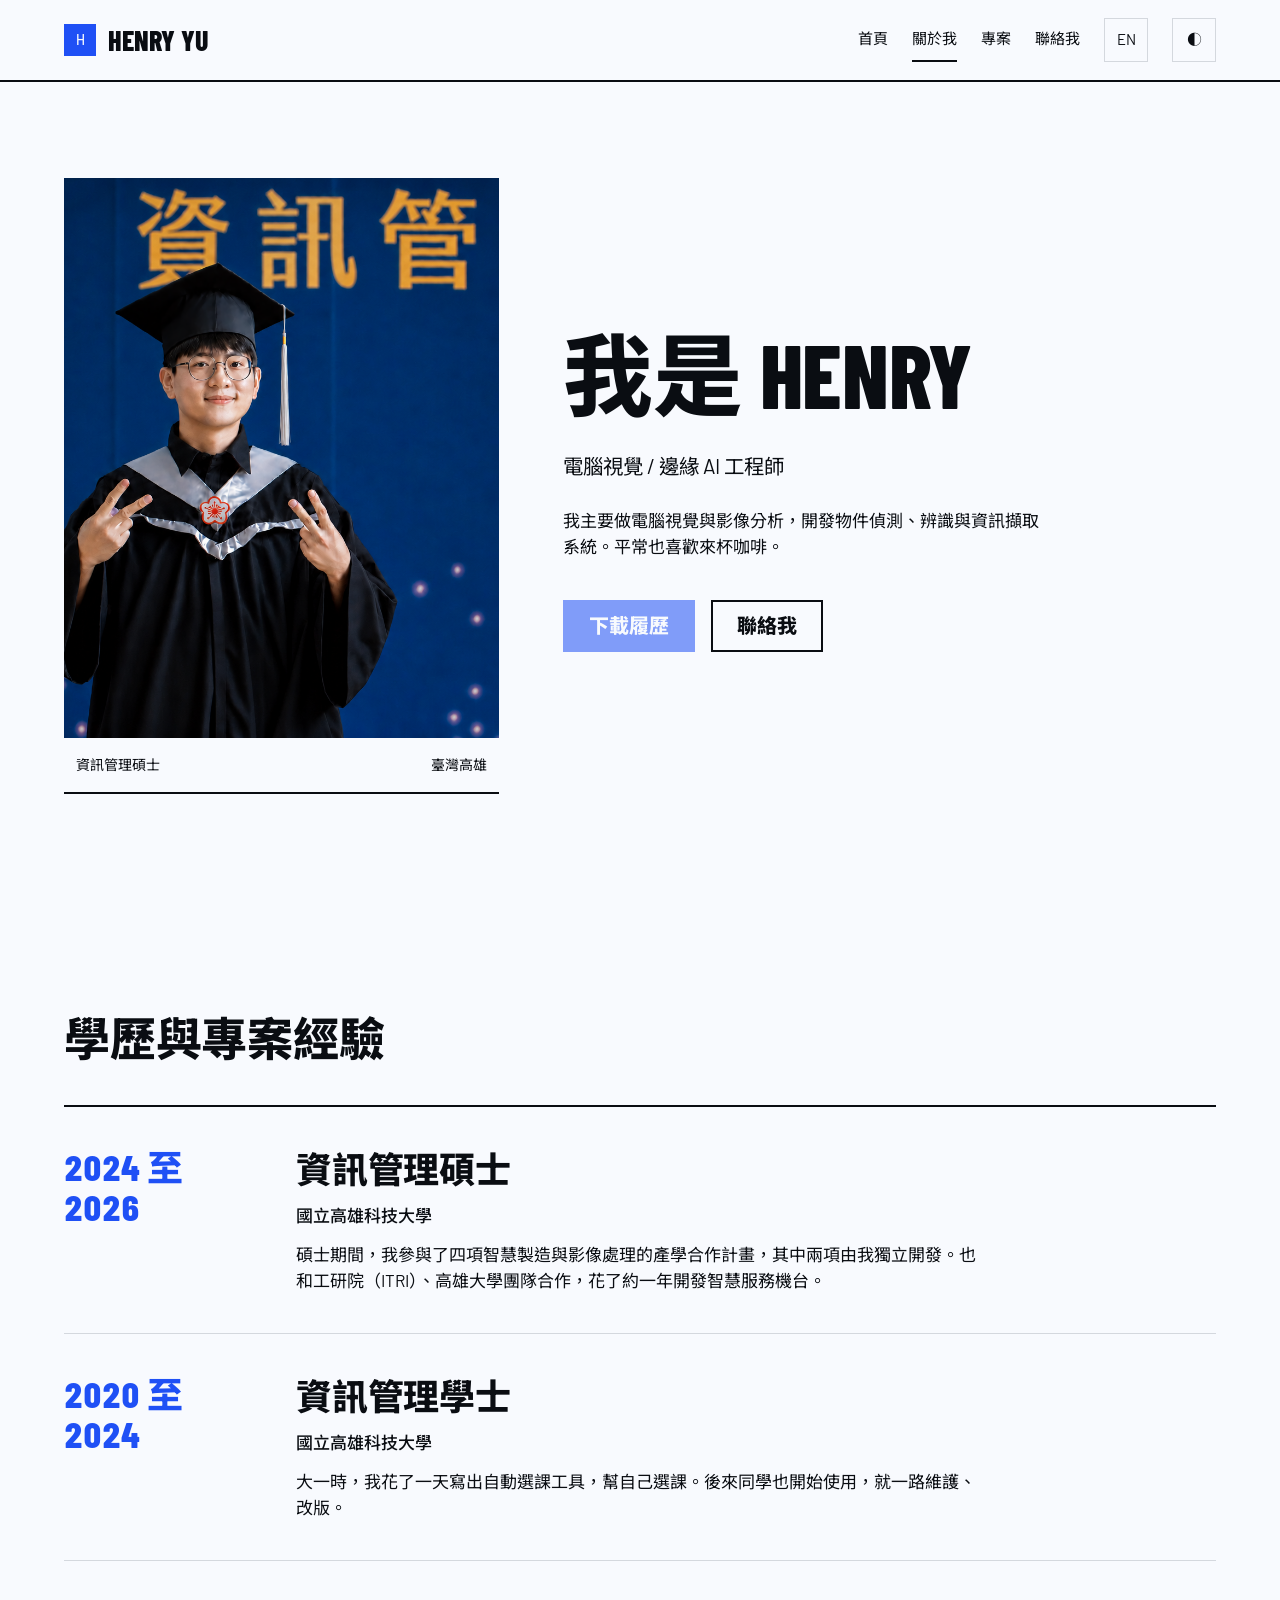
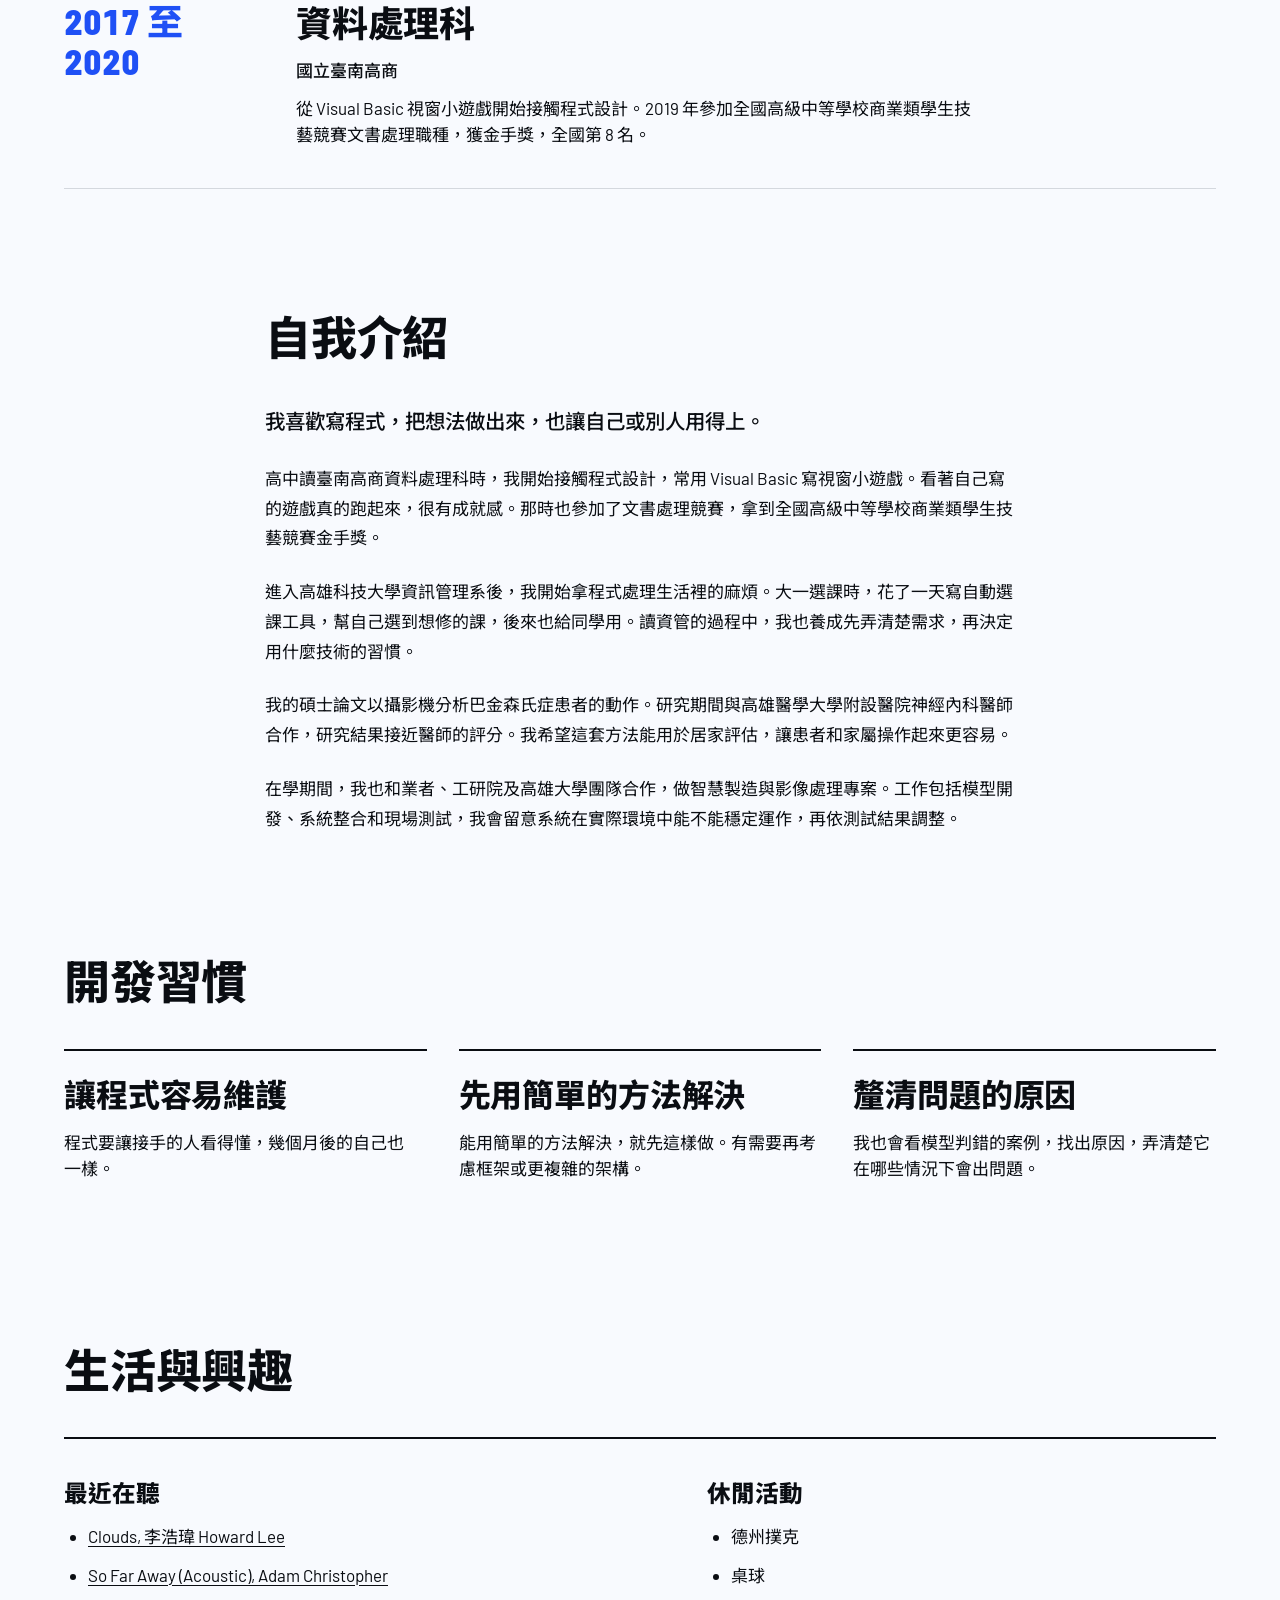
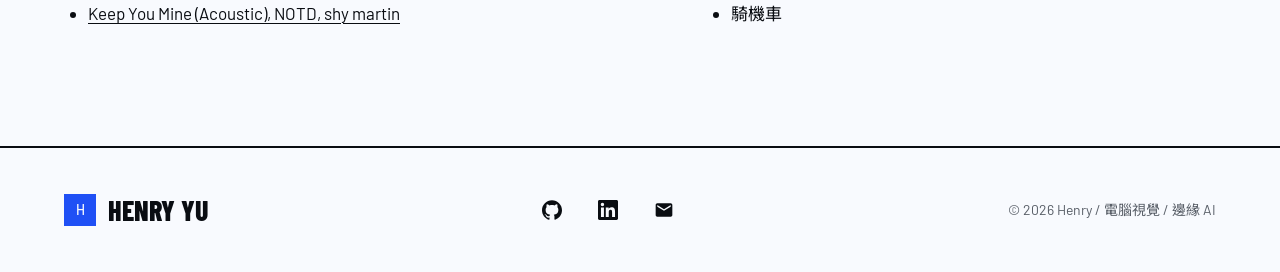
==== commit 70f34aaa: "Refresh portfolio copy, project details, and SOP artwork" ====
--- a/about.html
+++ b/about.html
@@ -67,7 +67,7 @@
 
     <h1><span data-en="I’m" data-zh="我是">我是</span> <span data-bind="name">Henry</span></h1>
     <p class="role" data-bind="role">電腦視覺 / 邊緣 AI 工程師</p>
-    <p class="tag" data-bind="tagline">專注電腦視覺與影像分析，開發物件偵測、辨識與資訊擷取系統。平常也喜歡來杯咖啡。</p>
+    <p class="tag" data-bind="tagline">我主要做電腦視覺與影像分析，開發物件偵測、辨識與資訊擷取系統。平常也喜歡來杯咖啡。</p>
     <div class="hero-btns">
       <a class="btn btn-primary" data-href="resume" target="_blank" rel="noopener" data-en="Download CV" data-zh="下載履歷" href="#" aria-disabled="true" title="履歷 PDF 尚未提供，請先聯絡我">下載履歷</a>
       <a class="btn btn-ghost" href="index.html#contact" data-en="Contact me" data-zh="聯絡我">聯絡我</a>
@@ -85,13 +85,13 @@
       <div class="when" data-en="2024 to 2026" data-zh="2024 至 2026">2024 至 2026</div>
       <h3 data-en="M.S. in Information Management" data-zh="資訊管理碩士">資訊管理碩士</h3>
       <div class="where" data-en="National Kaohsiung University of Science and Technology" data-zh="國立高雄科技大學">國立高雄科技大學</div>
-      <p data-en="During my master’s studies, I completed four industry-academia projects in smart manufacturing and image processing. I independently developed two projects for a manufacturing partner and worked on a year-long kiosk project with ITRI and National University of Kaohsiung." data-zh="在學期間完成四項智慧製造與影像處理相關的產學合作計畫。其中兩項由我獨立開發，另與工研院（ITRI）及高雄大學團隊合作，完成為期一年的智慧服務機台專案。">在學期間完成四項智慧製造與影像處理相關的產學合作計畫。其中兩項由我獨立開發，另與工研院（ITRI）及高雄大學團隊合作，完成為期一年的智慧服務機台專案。</p>
+      <p data-en="During my master’s studies, I worked on four industry-academia projects in smart manufacturing and image processing. I independently developed two projects for a manufacturing partner and worked on a year-long kiosk project with ITRI and National University of Kaohsiung." data-zh="碩士期間，我參與了四項智慧製造與影像處理的產學合作計畫，其中兩項由我獨立開發。也和工研院（ITRI）、高雄大學團隊合作，花了約一年開發智慧服務機台。">碩士期間，我參與了四項智慧製造與影像處理的產學合作計畫，其中兩項由我獨立開發。也和工研院（ITRI）、高雄大學團隊合作，花了約一年開發智慧服務機台。</p>
     </div>
     <div class="tl-item">
       <div class="when" data-en="2020 to 2024" data-zh="2020 至 2024">2020 至 2024</div>
       <h3 data-en="B.S. in Information Management" data-zh="資訊管理學士">資訊管理學士</h3>
       <div class="where" data-en="National Kaohsiung University of Science and Technology" data-zh="國立高雄科技大學">國立高雄科技大學</div>
-      <p data-en="In my first year, I spent a single day building a course-registration bot on my own, and packed my entire class schedule with it." data-zh="大一時花了一天開發自動選課工具，解決自己的選課需求，之後持續維護並提供同學使用。">大一時花了一天開發自動選課工具，解決自己的選課需求，之後持續維護並提供同學使用。</p>
+      <p data-en="In my first year, I spent a single day building a course-registration bot on my own, and packed my entire class schedule with it." data-zh="大一時，我花了一天寫出自動選課工具，幫自己選課。後來同學也開始使用，就一路維護、改版。">大一時，我花了一天寫出自動選課工具，幫自己選課。後來同學也開始使用，就一路維護、改版。</p>
     </div>
     <div class="tl-item">
       <div class="when" data-en="2017 to 2020" data-zh="2017 至 2020">2017 至 2020</div>
@@ -112,15 +112,15 @@
       <p class="lead-line">For me, the best part of programming is taking a vague idea and turning it, step by step, into something that actually runs, gets used, and solves a real problem.</p>
       <p>My relationship with computers started in the Data Processing track at Tainan Commercial Senior High. Writing my first programs there, little Windows games in Visual Basic, hooked me: watching an idea in my head become something moving on screen was the reason I couldn’t stop. Around the same time, word processing earned me a Gold Hand Award at the National High School Commercial Skills Competition.</p>
       <p>Studying Information Management at National Kaohsiung University of Science and Technology, I started pushing that curiosity toward real problems. The moment I remember most was my first year: I spent a single day writing a course-registration bot and packed my whole schedule with it, the first time I felt that code could directly change my own life. An IM background also trained me to keep one eye on the technology and one on the actual need, instead of just heads-down coding.</p>
-      <p>I have since completed my master’s degree and thesis on camera-based movement assessment for Parkinson’s disease. During the research, I worked with neurologists at Kaohsiung Medical University Hospital, and the results came close to their scoring. The work explored how an ordinary camera could support objective assessment, with home use as a research goal.</p>
-      <p>During my studies, I also completed industry-academia projects in smart manufacturing and image processing with companies, ITRI and National University of Kaohsiung. These collaborations have concluded and gave me experience in model development, system integration and on-site testing. I continue to value systems that work reliably in practice, beyond a polished demonstration.</p>
+      <p>My master’s thesis focused on camera-based movement assessment for Parkinson’s disease. During the research, I worked with neurologists at Kaohsiung Medical University Hospital, and the results came close to their scoring. The work explored how an ordinary camera could support objective assessment, with home use as a research goal.</p>
+      <p>During my studies, I worked on industry-academia projects in smart manufacturing and image processing with companies, ITRI and National University of Kaohsiung. These collaborations gave me experience in model development, system integration and on-site testing. I continue to value systems that work reliably in practice, beyond a polished demonstration.</p>
     </div>
     <div class="prose" data-block="zh">
-      <p class="lead-line">我喜歡寫程式，因為能把想法做成實際有人使用、也能解決問題的工具。</p>
-      <p>高中就讀臺南高商資料處理科時，我開始接觸程式設計，經常用 Visual Basic 製作視窗小遊戲。看著自己的想法真的在電腦上執行，是當時最大的成就感。高中期間也參加文書處理競賽，獲得全國高級中等學校商業類學生技藝競賽金手獎。</p>
-      <p>進入高雄科技大學資訊管理系後，我開始用程式解決生活中的問題。大一時花了一天開發自動選課工具，幫自己選到想修的課，後來也持續提供同學使用。資管的學習背景，讓我在開發前會先釐清使用需求，再選擇適合的技術。</p>
-      <p>我已取得資訊管理碩士學位，並完成以攝影機分析巴金森氏症患者動作的碩士論文。研究期間與高雄醫學大學附設醫院神經內科醫師合作，研究結果接近醫師的評分。這項研究以居家評估為應用方向，目標是降低患者與家屬的操作門檻。</p>
-      <p>在學期間，我也完成了智慧製造與影像處理相關的產學合作計畫，合作對象包括業者、工研院及高雄大學團隊。這些合作現已結案，也讓我累積了模型開發、系統整合與現場測試的經驗。對我而言，系統能否在實際使用環境中穩定運作，始終是開發時的重要考量。</p>
+      <p class="lead-line">我喜歡寫程式，把想法做出來，也讓自己或別人用得上。</p>
+      <p>高中讀臺南高商資料處理科時，我開始接觸程式設計，常用 Visual Basic 寫視窗小遊戲。看著自己寫的遊戲真的跑起來，很有成就感。那時也參加了文書處理競賽，拿到全國高級中等學校商業類學生技藝競賽金手獎。</p>
+      <p>進入高雄科技大學資訊管理系後，我開始拿程式處理生活裡的麻煩。大一選課時，花了一天寫自動選課工具，幫自己選到想修的課，後來也給同學用。讀資管的過程中，我也養成先弄清楚需求，再決定用什麼技術的習慣。</p>
+      <p>我的碩士論文以攝影機分析巴金森氏症患者的動作。研究期間與高雄醫學大學附設醫院神經內科醫師合作，研究結果接近醫師的評分。我希望這套方法能用於居家評估，讓患者和家屬操作起來更容易。</p>
+      <p>在學期間，我也和業者、工研院及高雄大學團隊合作，做智慧製造與影像處理專案。工作包括模型開發、系統整合和現場測試，我會留意系統在實際環境中能不能穩定運作，再依測試結果調整。</p>
     </div>
   </div>
 </section>
@@ -137,17 +137,17 @@
     <article class="vcard" data-reveal="">
 
       <h3 data-en="Write for the next person" data-zh="讓程式容易維護">讓程式容易維護</h3>
-      <p data-en="Nine out of ten readers of your code are future maintainers, including you in three months. Readability first." data-zh="程式不只要能執行，也要讓日後接手的人看得懂，包括幾個月後的自己。">程式不只要能執行，也要讓日後接手的人看得懂，包括幾個月後的自己。</p>
+      <p data-en="Nine out of ten readers of your code are future maintainers, including you in three months. Readability first." data-zh="程式要讓接手的人看得懂，幾個月後的自己也一樣。">程式要讓接手的人看得懂，幾個月後的自己也一樣。</p>
     </article>
     <article class="vcard" data-reveal="">
 
       <h3 data-en="Simple before clever" data-zh="先用簡單的方法解決">先用簡單的方法解決</h3>
-      <p data-en="If one function solves it, don’t reach for a framework first. Spend complexity where it counts." data-zh="先用簡單的方法解決問題，再評估是否需要框架或更複雜的架構。">先用簡單的方法解決問題，再評估是否需要框架或更複雜的架構。</p>
+      <p data-en="If one function solves it, don’t reach for a framework first. Spend complexity where it counts." data-zh="能用簡單的方法解決，就先這樣做。有需要再考慮框架或更複雜的架構。">能用簡單的方法解決，就先這樣做。有需要再考慮框架或更複雜的架構。</p>
     </article>
     <article class="vcard" data-reveal="">
 
       <h3 data-en="Know why it fails" data-zh="釐清問題的原因">釐清問題的原因</h3>
-      <p data-en="A model that’s right by luck will fail by surprise. I care about the cases it gets wrong as much as the ones it gets right." data-zh="除了辨識正確的結果，我也會分析誤判的案例，找出原因並確認模型的限制。">除了辨識正確的結果，我也會分析誤判的案例，找出原因並確認模型的限制。</p>
+      <p data-en="A model that’s right by luck will fail by surprise. I care about the cases it gets wrong as much as the ones it gets right." data-zh="我也會看模型判錯的案例，找出原因，弄清楚它在哪些情況下會出問題。">我也會看模型判錯的案例，找出原因，弄清楚它在哪些情況下會出問題。</p>
     </article>
   </div>
 </section>
